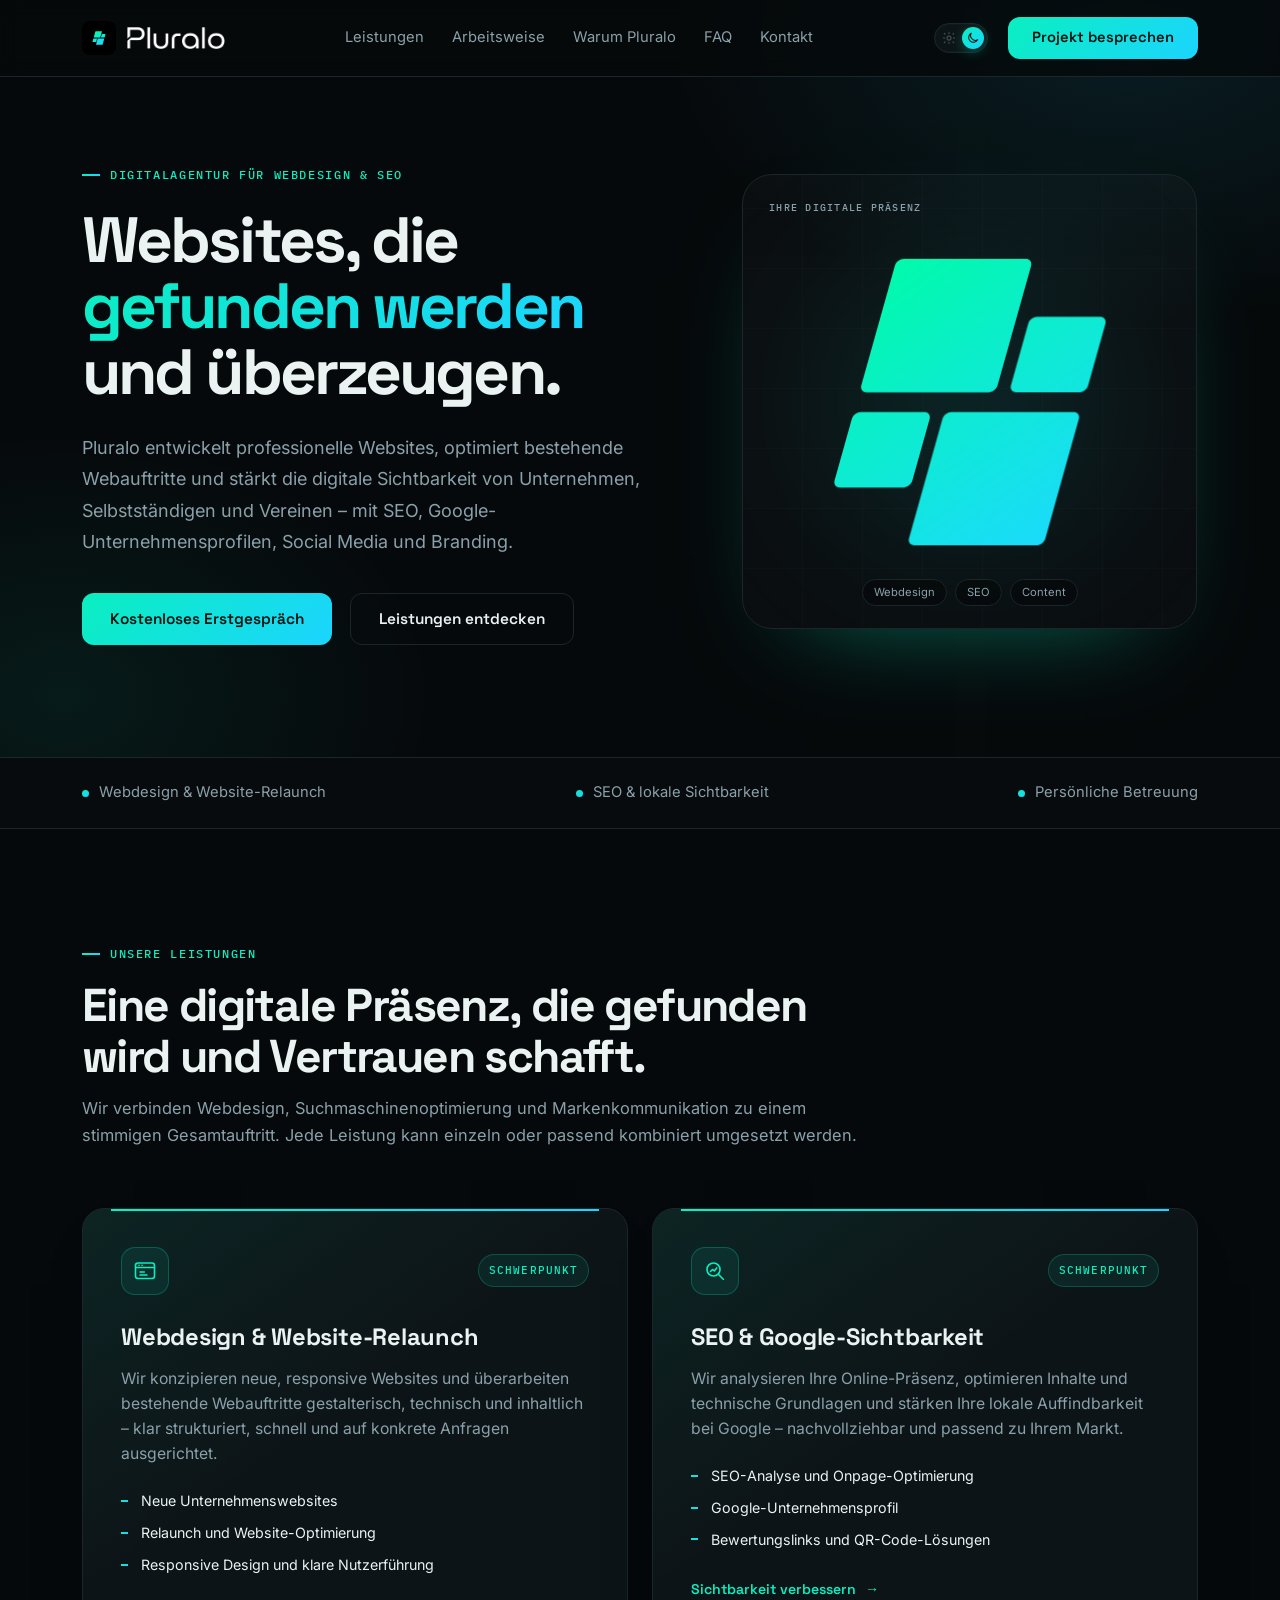
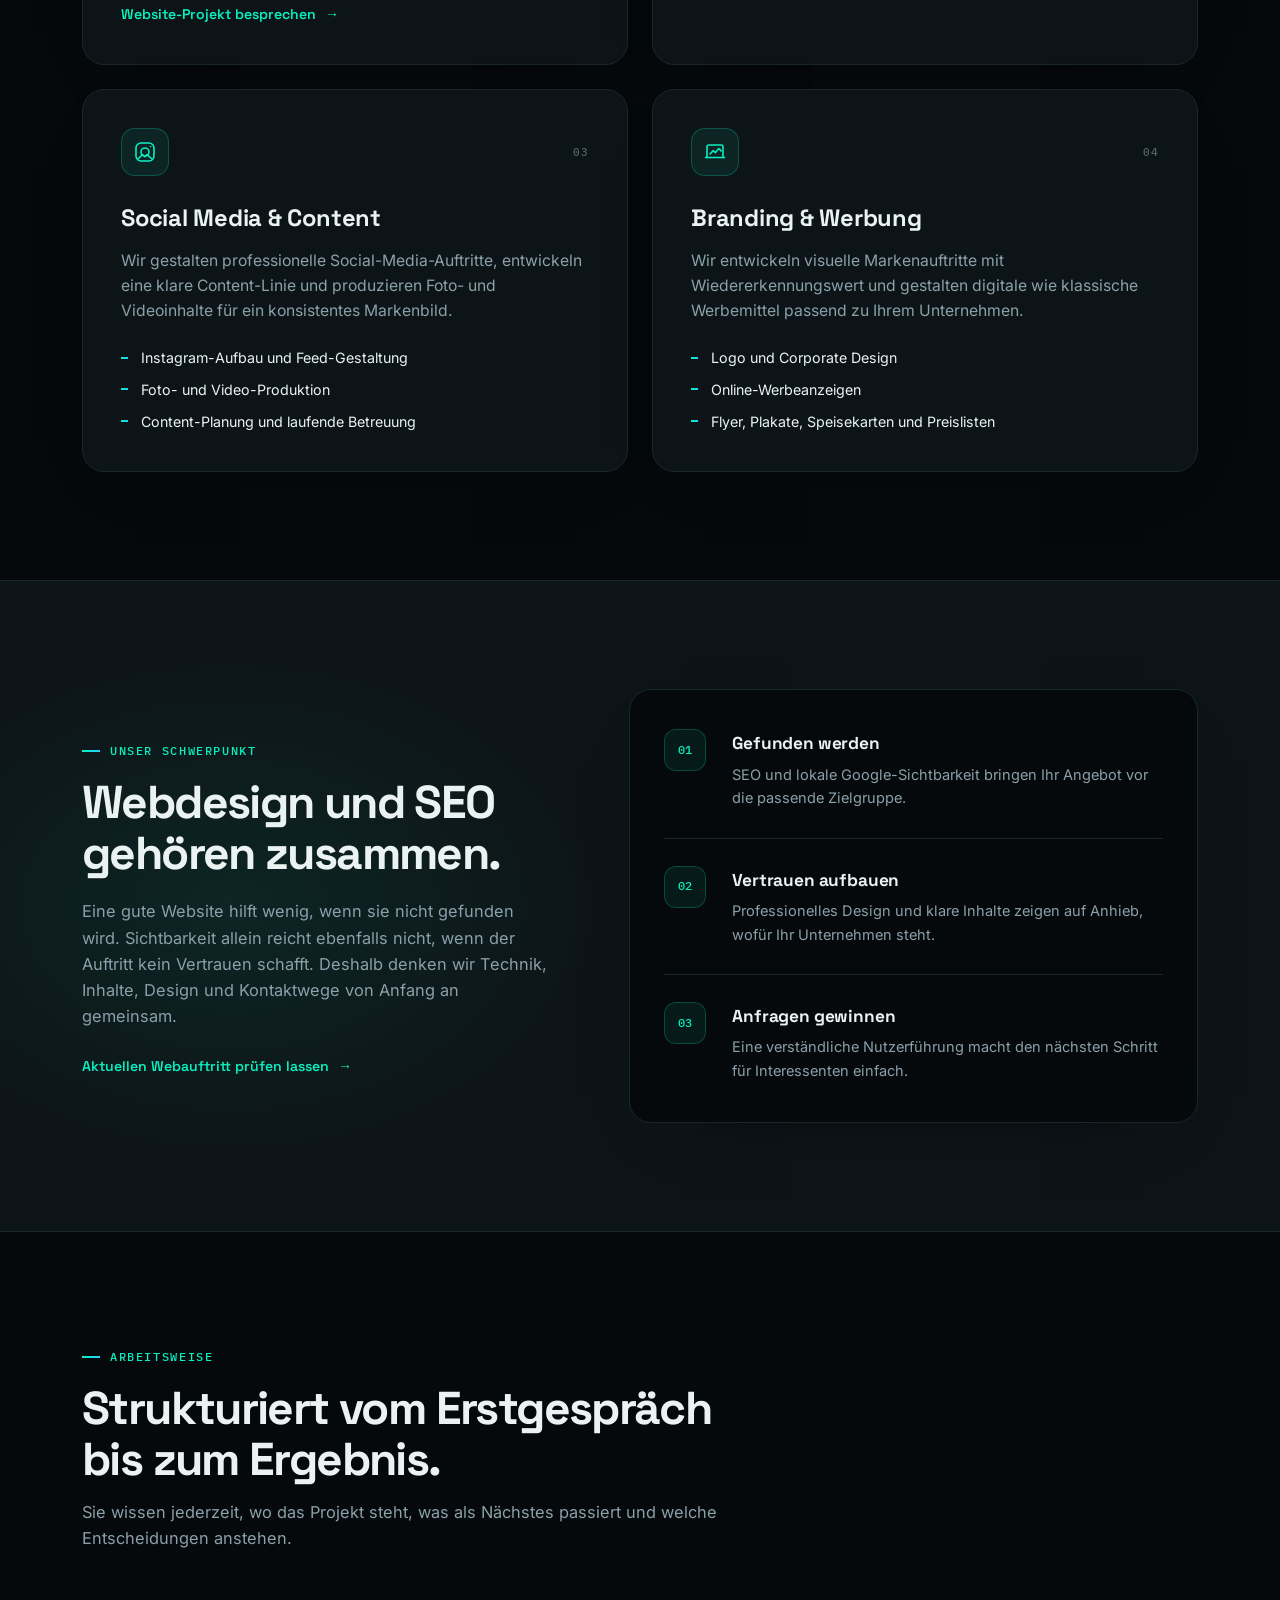
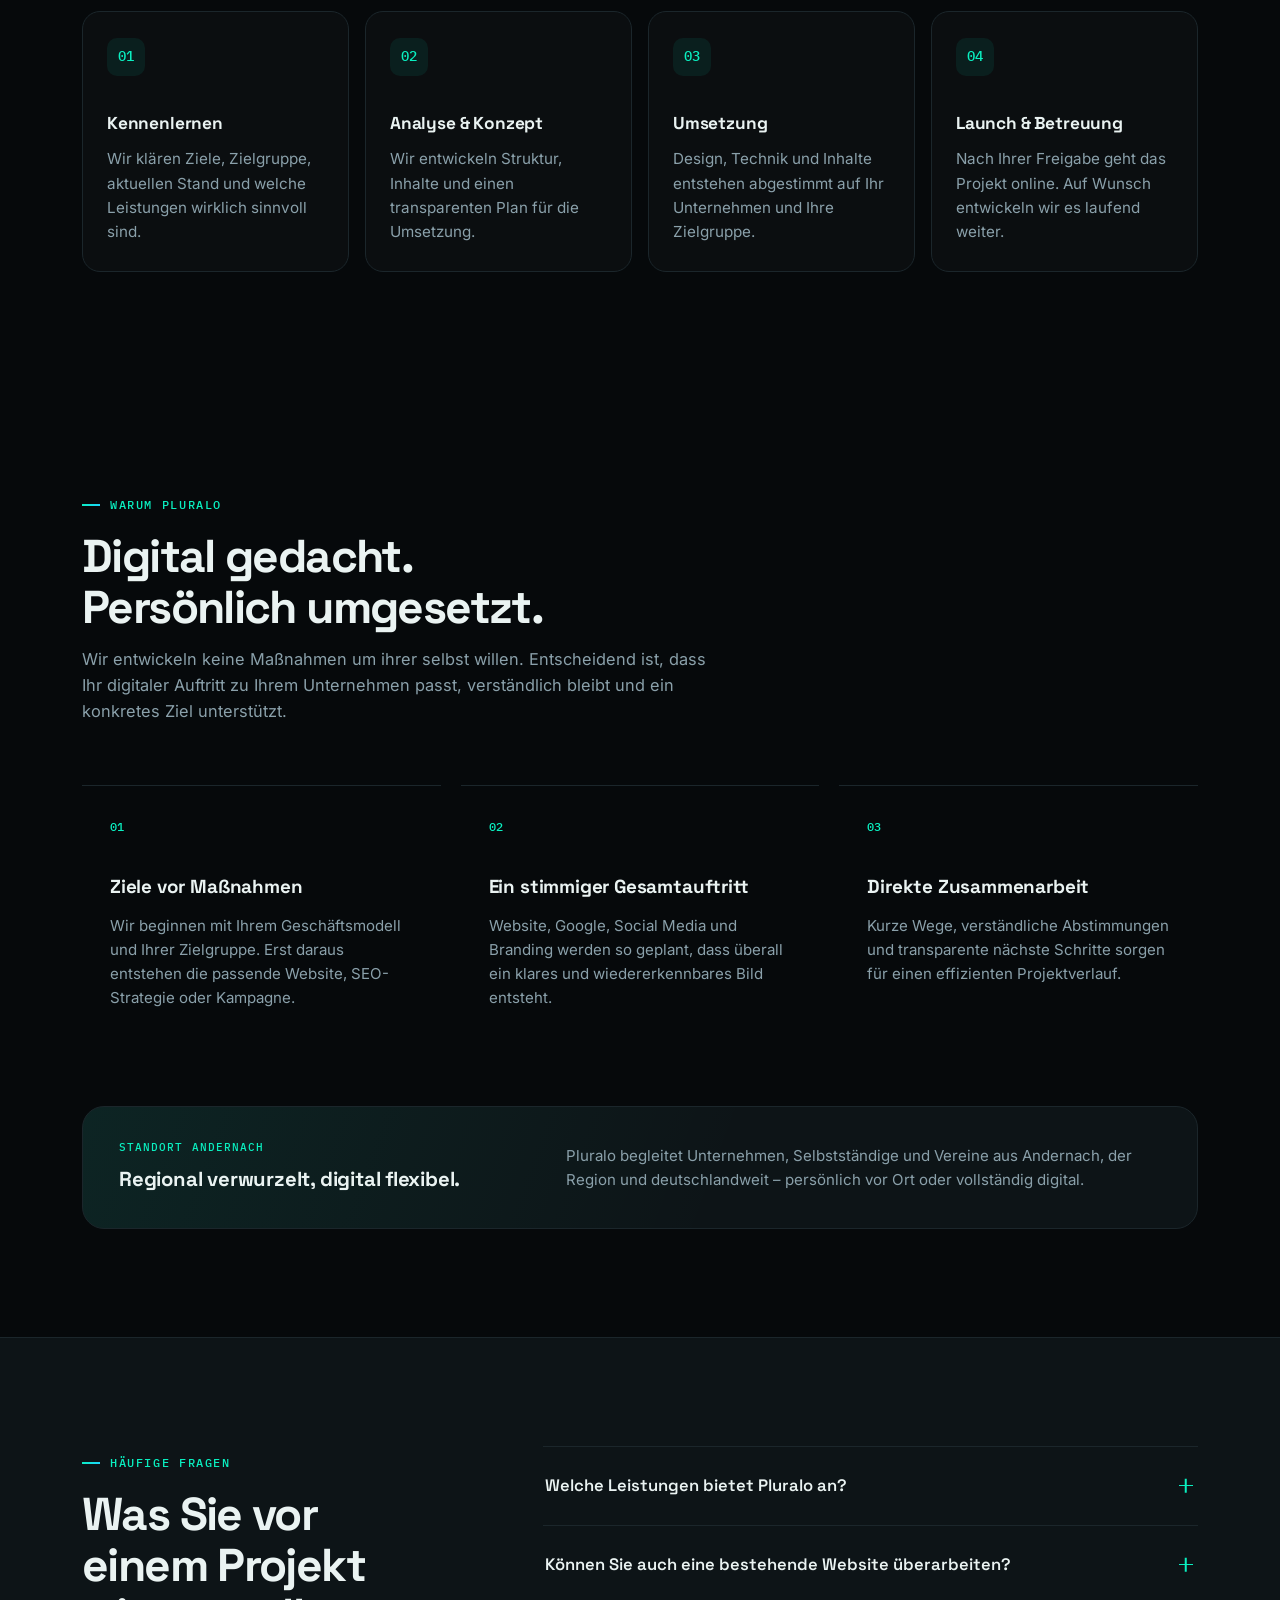
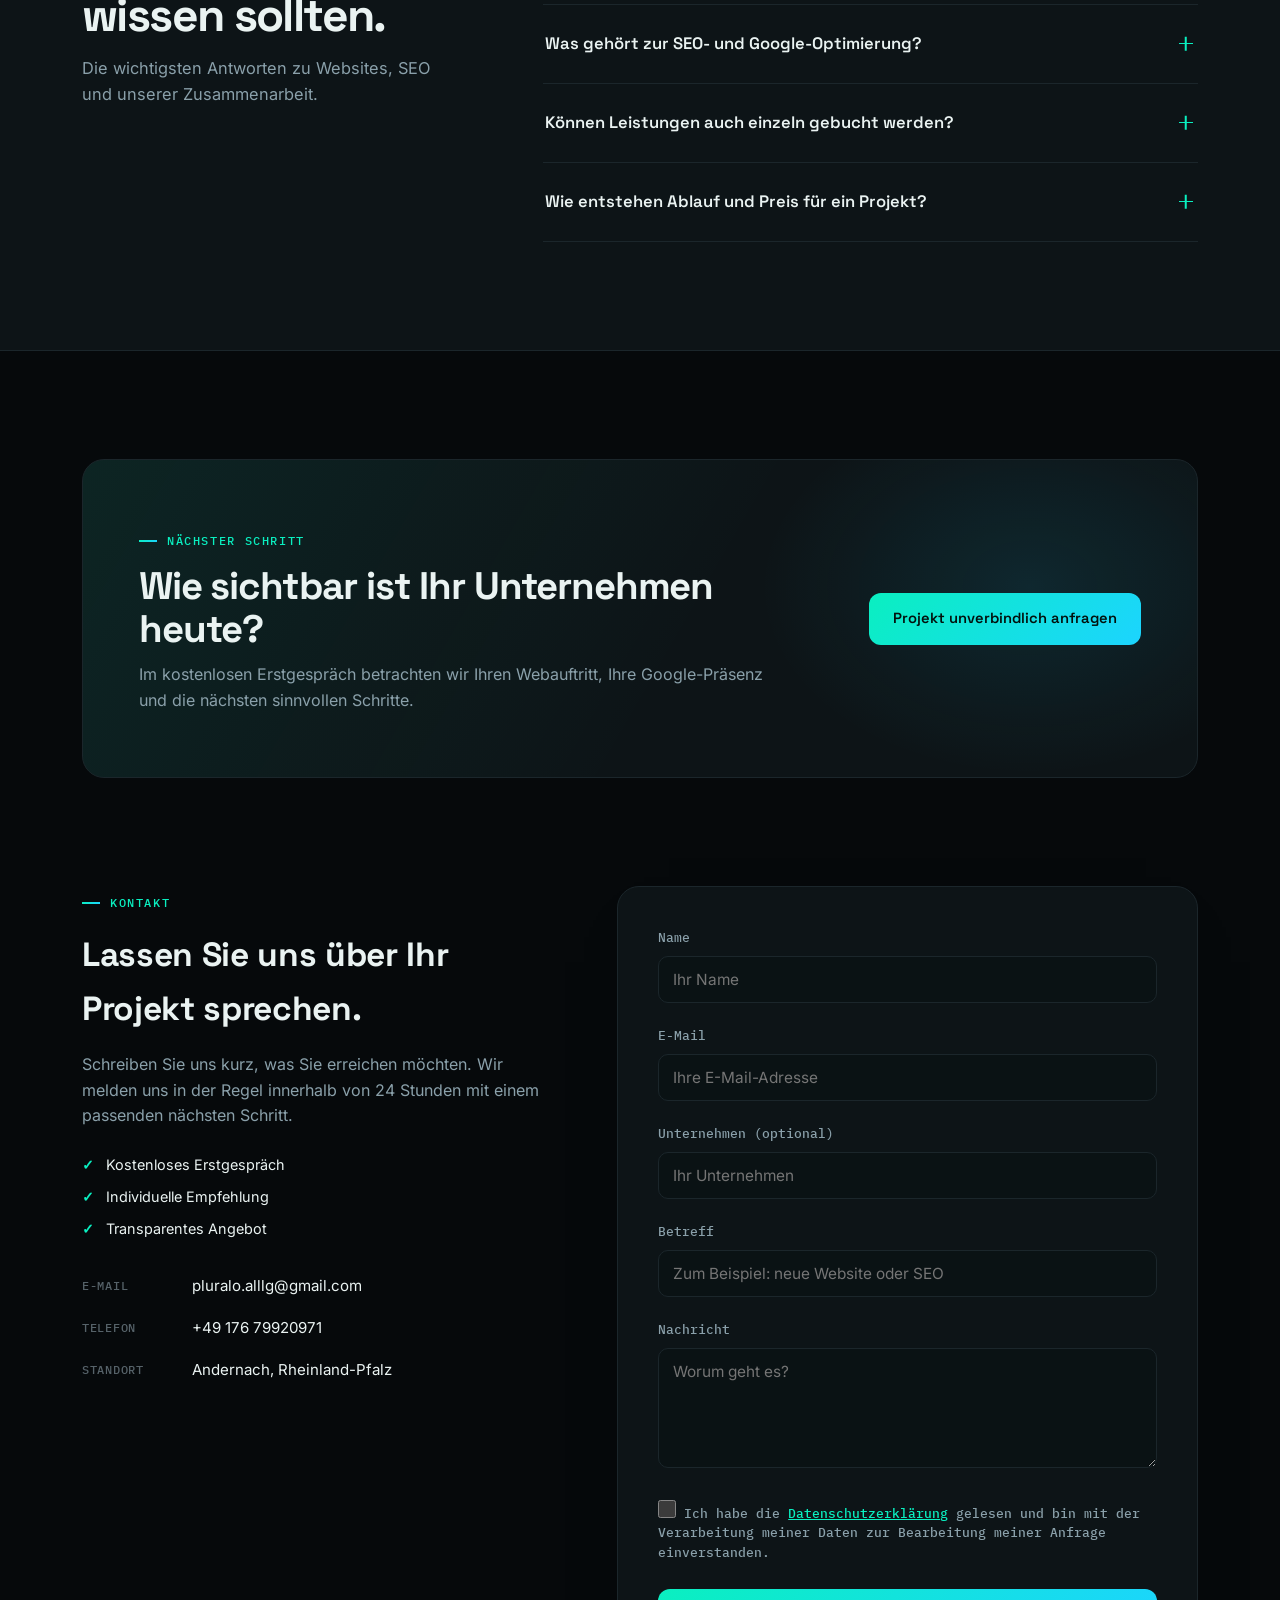
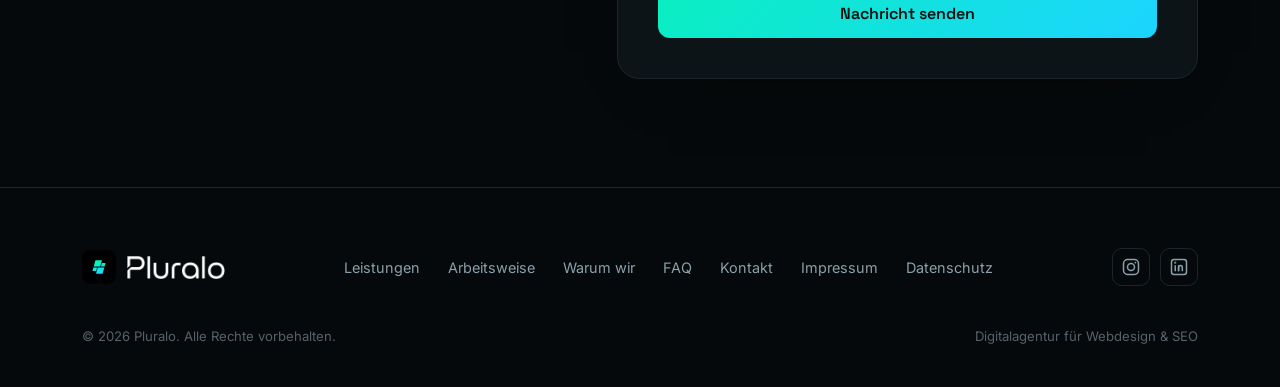
==== index.html @ b6f26ed7 "Zusätzliche Hero-Punkte entfernen" ====
<!DOCTYPE html>
<html lang="de" data-theme="dark">
<head>
  <meta charset="UTF-8">
  <meta name="viewport" content="width=device-width, initial-scale=1.0">
  <title>Pluralo</title>
  <meta name="description" content="Pluralo ist die Digitalagentur aus Andernach für professionelle Websites, Website-Relaunch, SEO, Google-Sichtbarkeit, Social Media und Branding.">
  <meta name="robots" content="index, follow">
  <meta name="theme-color" id="themeColor" content="#06090b">
  <link rel="canonical" href="https://www.pluralo.de/">

  <meta property="og:type" content="website">
  <meta property="og:locale" content="de_DE">
  <meta property="og:site_name" content="Pluralo">
  <meta property="og:title" content="Pluralo – Webdesign, SEO &amp; digitale Sichtbarkeit">
  <meta property="og:description" content="Professionelle Websites, SEO, Google-Sichtbarkeit, Social Media und Branding für Unternehmen, Selbstständige und Vereine.">
  <meta property="og:url" content="https://www.pluralo.de/">
  <meta property="og:image" content="https://www.pluralo.de/Bilder/pluralobanner.png">
  <meta property="og:image:type" content="image/png">
  <meta property="og:image:width" content="1774">
  <meta property="og:image:height" content="887">
  <meta property="og:image:alt" content="Pluralo – Digitalagentur für Webdesign und SEO">

  <meta name="twitter:card" content="summary_large_image">
  <meta name="twitter:title" content="Pluralo – Webdesign, SEO &amp; digitale Sichtbarkeit">
  <meta name="twitter:description" content="Professionelle Websites, SEO, Google-Sichtbarkeit, Social Media und Branding.">
  <meta name="twitter:image" content="https://www.pluralo.de/Bilder/pluralobanner.png">
  <meta name="twitter:image:alt" content="Pluralo – Digitalagentur für Webdesign und SEO">

  <script type="application/ld+json">
    {
      "@context": "https://schema.org",
      "@graph": [
        {
          "@type": "WebSite",
          "@id": "https://www.pluralo.de/#website",
          "url": "https://www.pluralo.de/",
          "name": "Pluralo",
          "alternateName": "Pluralo Digitalagentur",
          "inLanguage": "de-DE",
          "publisher": {
            "@id": "https://www.pluralo.de/#organization"
          }
        },
        {
          "@type": "Organization",
          "@id": "https://www.pluralo.de/#organization",
          "name": "Pluralo",
          "url": "https://www.pluralo.de/",
          "description": "Digitalagentur aus Andernach für professionelle Websites, Website-Relaunch, SEO, Google-Sichtbarkeit, Social Media, Content-Produktion und Branding.",
          "logo": {
            "@type": "ImageObject",
            "url": "https://www.pluralo.de/Bilder/logo.PNG",
            "contentUrl": "https://www.pluralo.de/Bilder/logo.PNG",
            "width": 500,
            "height": 500
          },
          "image": "https://www.pluralo.de/Bilder/pluralobanner.png",
          "email": "pluralo.alllg@gmail.com",
          "telephone": "+49 176 79920971",
          "address": {
            "@type": "PostalAddress",
            "streetAddress": "Mohrsmühlenweg 75",
            "postalCode": "56626",
            "addressLocality": "Andernach",
            "addressRegion": "Rheinland-Pfalz",
            "addressCountry": "DE"
          },
          "areaServed": {
            "@type": "Country",
            "name": "Deutschland"
          },
          "founder": {
            "@type": "Person",
            "name": "Runi Ahmad"
          },
          "hasOfferCatalog": {
            "@type": "OfferCatalog",
            "name": "Digitale Leistungen von Pluralo",
            "itemListElement": [
              {
                "@type": "Offer",
                "itemOffered": {
                  "@type": "Service",
                  "name": "Webdesign und Website-Relaunch",
                  "description": "Konzeption und Entwicklung neuer Websites sowie technische, gestalterische und inhaltliche Optimierung bestehender Websites."
                }
              },
              {
                "@type": "Offer",
                "itemOffered": {
                  "@type": "Service",
                  "name": "SEO und Google-Sichtbarkeit",
                  "description": "SEO-Analyse, Onpage-Optimierung, Google-Unternehmensprofile und Lösungen zur Gewinnung authentischer Google-Bewertungen."
                }
              },
              {
                "@type": "Offer",
                "itemOffered": {
                  "@type": "Service",
                  "name": "Social Media und Content-Produktion",
                  "description": "Professionelle Social-Media-Auftritte, Content-Planung sowie Foto- und Video-Produktion."
                }
              },
              {
                "@type": "Offer",
                "itemOffered": {
                  "@type": "Service",
                  "name": "Branding und Werbung",
                  "description": "Logo- und Corporate-Design, digitale Werbeanzeigen sowie Flyer, Plakate, Speisekarten und Preislisten."
                }
              }
            ]
          },
          "sameAs": [
            "https://www.instagram.com/pluralo.de/",
            "https://www.linkedin.com/company/pluralo-de/"
          ]
        },
        {
          "@type": "WebPage",
          "@id": "https://www.pluralo.de/#webpage",
          "url": "https://www.pluralo.de/",
          "name": "Pluralo – Digitalagentur für Webdesign und SEO",
          "description": "Pluralo entwickelt professionelle Websites, optimiert bestehende Webauftritte und stärkt die digitale Sichtbarkeit mit SEO, Google-Unternehmensprofilen, Social Media und Branding.",
          "inLanguage": "de-DE",
          "isPartOf": {
            "@id": "https://www.pluralo.de/#website"
          },
          "about": {
            "@id": "https://www.pluralo.de/#organization"
          },
          "mainEntity": {
            "@id": "https://www.pluralo.de/#organization"
          }
        },
        {
          "@type": "FAQPage",
          "@id": "https://www.pluralo.de/#faq",
          "inLanguage": "de-DE",
          "mainEntity": [
            {
              "@type": "Question",
              "name": "Welche Leistungen bietet Pluralo an?",
              "acceptedAnswer": {
                "@type": "Answer",
                "text": "Pluralo entwickelt neue Websites, optimiert bestehende Webauftritte und unterstützt bei SEO, Google-Unternehmensprofilen, Social Media, Foto- und Video-Content, Branding sowie digitalen und klassischen Werbemitteln."
              }
            },
            {
              "@type": "Question",
              "name": "Können Sie auch eine bestehende Website überarbeiten?",
              "acceptedAnswer": {
                "@type": "Answer",
                "text": "Ja. Je nach Ausgangslage verbessern wir Gestaltung, Struktur, Inhalte, mobile Darstellung, technische Qualität und Suchmaschinenoptimierung oder entwickeln einen vollständigen Website-Relaunch."
              }
            },
            {
              "@type": "Question",
              "name": "Was gehört zur SEO- und Google-Optimierung?",
              "acceptedAnswer": {
                "@type": "Answer",
                "text": "Der genaue Umfang richtet sich nach Ihrem Bedarf. Dazu können eine SEO-Analyse, technische und inhaltliche Onpage-Optimierung, lokale Suchmaschinenoptimierung, ein Google-Unternehmensprofil sowie Bewertungslinks und QR-Code-Lösungen gehören."
              }
            },
            {
              "@type": "Question",
              "name": "Können Leistungen auch einzeln gebucht werden?",
              "acceptedAnswer": {
                "@type": "Answer",
                "text": "Ja. Sie können mit einer einzelnen Leistung starten oder mehrere Bausteine sinnvoll verbinden. Im Erstgespräch klären wir, welche Lösung für Ihr aktuelles Ziel angemessen ist."
              }
            },
            {
              "@type": "Question",
              "name": "Wie entstehen Ablauf und Preis für ein Projekt?",
              "acceptedAnswer": {
                "@type": "Answer",
                "text": "Nach einem kostenlosen Erstgespräch erhalten Sie ein individuelles Angebot mit klar beschriebenem Leistungsumfang. Der Preis richtet sich nach Ausgangslage, Umfang und gewünschter Betreuung."
              }
            }
          ]
        }
      ]
    }
  </script>

  <link rel="icon" href="/favicon-96x96.png" type="image/png" sizes="96x96">
  <link rel="icon" href="/favicon.svg" type="image/svg+xml" sizes="any">
  <link rel="shortcut icon" href="/favicon.ico">
  <link rel="apple-touch-icon" href="/apple-touch-icon.png" sizes="180x180">
  <meta name="apple-mobile-web-app-title" content="Pluralo">
  <link rel="manifest" href="/site.webmanifest">
  <link rel="preload" href="webfonts/inter-latin-400-normal.woff2" as="font" type="font/woff2" crossorigin>
  <link rel="preload" href="webfonts/space-grotesk-latin-700-normal.woff2" as="font" type="font/woff2" crossorigin>
  <script>
    (() => {
      try {
        const savedTheme = localStorage.getItem('pluralo-theme');
        if (savedTheme === 'light' || savedTheme === 'dark') {
          document.documentElement.dataset.theme = savedTheme;
        }
      } catch (_) {
        // Die Seite bleibt auch ohne lokalen Speicher im Dunkelmodus nutzbar.
      }
    })();
  </script>
  <link rel="stylesheet" href="style.css?v=20260729c">
  <script src="vendor/emailjs.min.js" defer></script>
  <script src="script.js?v=20260729" defer></script>
</head>


<body>

<a class="skip-link" href="#main-content">Zum Inhalt springen</a>

<header>
  <nav aria-label="Hauptnavigation">
    <a class="brand" href="#start" aria-label="Pluralo – zur Startseite">
      <img class="brand-icon" src="assets/pluralo-icon.svg" alt="" width="34" height="34">
      <img class="brand-wordmark" src="assets/pluralo-wordmark.svg?v=20260729" alt="" width="102" height="24">
    </a>
    <div class="nav-links" id="mainNav">
      <a href="#leistungen">Leistungen</a>
      <a href="#arbeit">Arbeitsweise</a>
      <a href="#warum-pluralo">Warum Pluralo</a>
      <a href="#faq">FAQ</a>
      <a href="#kontakt">Kontakt</a>
    </div>
    <div class="nav-actions">
      <button class="theme-toggle" id="themeToggle" type="button" role="switch" aria-checked="false" aria-label="Hellmodus aktivieren">
        <span class="theme-toggle-track" aria-hidden="true">
          <svg class="theme-icon theme-icon-sun" viewBox="0 0 24 24">
            <circle cx="12" cy="12" r="3.5"></circle>
            <path d="M12 2.5v2M12 19.5v2M4.5 12h-2M21.5 12h-2M5.3 5.3 3.9 3.9M20.1 20.1l-1.4-1.4M18.7 5.3l1.4-1.4M3.9 20.1l1.4-1.4"></path>
          </svg>
          <svg class="theme-icon theme-icon-moon" viewBox="0 0 24 24">
            <path d="M20 15.1A8.2 8.2 0 0 1 8.9 4a8.2 8.2 0 1 0 11.1 11.1Z"></path>
          </svg>
          <span class="theme-toggle-thumb"></span>
        </span>
      </button>
      <a class="btn btn-primary" href="#kontakt">Projekt besprechen</a>
      <button class="burger" id="burgerBtn" type="button" aria-label="Menü öffnen" aria-controls="mainNav" aria-expanded="false">☰</button>
    </div>
  </nav>
</header>

<main id="main-content">

<section class="hero" id="start">
  <div class="wrap hero-grid">
    <div class="hero-copy">
      <span class="eyebrow">Digitalagentur für Webdesign &amp; SEO</span>
      <h1>Websites, die <em>gefunden werden</em> und überzeugen.</h1>
      <p class="lead">Pluralo entwickelt professionelle Websites, optimiert bestehende Webauftritte und stärkt die digitale Sichtbarkeit von Unternehmen, Selbstständigen und Vereinen – mit SEO, Google-Unternehmensprofilen, Social Media und Branding.</p>
      <div class="hero-ctas">
        <a class="btn btn-primary" href="#kontakt">Kostenloses Erstgespräch</a>
        <a class="btn btn-ghost" href="#leistungen">Leistungen entdecken</a>
      </div>
    </div>
    <div class="hero-visual" aria-hidden="true">
      <div class="hero-logo-frame">
        <span class="visual-kicker">Ihre digitale Präsenz</span>
        <svg class="hero-logo" viewBox="275 270 450 460" focusable="false">
          <defs>
            <linearGradient id="heroPluraloGradient" x1="360" y1="300" x2="640" y2="700" gradientUnits="userSpaceOnUse">
              <stop offset="0" stop-color="#00FCA8"></stop>
              <stop offset="1" stop-color="#1CDAFF"></stop>
            </linearGradient>
          </defs>
          <g fill="url(#heroPluraloGradient)">
            <path class="hero-logo-piece piece-a" d="M406.5 298.05H578.66c5.523 0 8.746 4.477 7.2 10l-47.078 168.14c-1.547 5.523-7.277 10-12.8 10h-172.16c-5.523 0-8.747-4.477-7.2-10L393.7 308.05c1.546-5.523 7.277-10 12.8-10Z"></path>
            <path class="hero-logo-piece piece-b" d="M594.68 379.784h88.88c5.523 0 8.746 4.477 7.2 10l-24.192 86.4c-1.546 5.523-7.277 10-12.8 10h-88.88c-5.522 0-8.746-4.477-7.2-10l24.192-86.4c1.546-5.523 7.277-10 12.8-10Z"></path>
            <path class="hero-logo-piece piece-c" d="M345.9 513.932h89.7c5.523 0 8.746 4.477 7.2 10l-24.203 86.44c-1.546 5.523-7.277 10-12.8 10h-89.7c-5.523 0-8.746-4.477-7.2-10l24.203-86.44c1.546-5.523 7.277-10 12.8-10Z"></path>
            <path class="hero-logo-piece piece-d" d="M473.74 513.932H646.1c5.523 0 8.746 4.477 7.2 10l-47.056 168.06c-1.546 5.523-7.277 10-12.8 10h-172.36c-5.523 0-8.746-4.477-7.2-10l47.056-168.06c1.546-5.523 7.277-10 12.8-10Z"></path>
          </g>
        </svg>
        <div class="visual-tags">
          <span>Webdesign</span>
          <span>SEO</span>
          <span>Content</span>
        </div>
      </div>
    </div>
  </div>
</section>

<div class="chipbar">
  <div class="wrap">
    <div class="chip"><span class="dot"></span>Webdesign &amp; Website-Relaunch</div>
    <div class="chip"><span class="dot"></span>SEO &amp; lokale Sichtbarkeit</div>
    <div class="chip"><span class="dot"></span>Persönliche Betreuung</div>
  </div>
</div>

<section class="sec" id="leistungen">
  <div class="wrap">
    <div class="sec-head sec-head-wide reveal">
      <span class="eyebrow">Unsere Leistungen</span>
      <h2>Eine digitale Präsenz, die gefunden wird und Vertrauen schafft.</h2>
      <p>Wir verbinden Webdesign, Suchmaschinenoptimierung und Markenkommunikation zu einem stimmigen Gesamtauftritt. Jede Leistung kann einzeln oder passend kombiniert umgesetzt werden.</p>
    </div>
    <div class="service-grid">
      <article class="service-card service-card-focus reveal">
        <div class="service-topline">
          <span class="service-icon" aria-hidden="true">
            <svg viewBox="0 0 24 24"><rect x="2.5" y="4" width="19" height="15.5" rx="2.5"></rect><path d="M2.5 8.5h19M6 6.3h.1M9 6.3h.1M7 13h4.3M7 16h7"></path></svg>
          </span>
          <span class="service-badge">Schwerpunkt</span>
        </div>
        <h3>Webdesign &amp; Website-Relaunch</h3>
        <p>Wir konzipieren neue, responsive Websites und überarbeiten bestehende Webauftritte gestalterisch, technisch und inhaltlich – klar strukturiert, schnell und auf konkrete Anfragen ausgerichtet.</p>
        <ul class="service-list">
          <li>Neue Unternehmenswebsites</li>
          <li>Relaunch und Website-Optimierung</li>
          <li>Responsive Design und klare Nutzerführung</li>
        </ul>
        <a class="text-link" href="#kontakt">Website-Projekt besprechen <span aria-hidden="true">→</span></a>
      </article>

      <article class="service-card service-card-focus reveal">
        <div class="service-topline">
          <span class="service-icon" aria-hidden="true">
            <svg viewBox="0 0 24 24"><circle cx="10.5" cy="10.5" r="6.5"></circle><path d="m15.3 15.3 5 5M7.5 12.5l2-2 1.8 1.4 2.4-3"></path></svg>
          </span>
          <span class="service-badge">Schwerpunkt</span>
        </div>
        <h3>SEO &amp; Google-Sichtbarkeit</h3>
        <p>Wir analysieren Ihre Online-Präsenz, optimieren Inhalte und technische Grundlagen und stärken Ihre lokale Auffindbarkeit bei Google – nachvollziehbar und passend zu Ihrem Markt.</p>
        <ul class="service-list">
          <li>SEO-Analyse und Onpage-Optimierung</li>
          <li>Google-Unternehmensprofil</li>
          <li>Bewertungslinks und QR-Code-Lösungen</li>
        </ul>
        <a class="text-link" href="#kontakt">Sichtbarkeit verbessern <span aria-hidden="true">→</span></a>
      </article>

      <article class="service-card reveal">
        <div class="service-topline">
          <span class="service-icon" aria-hidden="true">
            <svg viewBox="0 0 24 24"><rect x="3" y="3" width="18" height="18" rx="5"></rect><circle cx="12" cy="12" r="4"></circle><path d="M17.5 6.5h.1M5.5 18.5l4-4 2.3 2.3 2.2-2.2 4.5 3.9"></path></svg>
          </span>
          <span class="service-number">03</span>
        </div>
        <h3>Social Media &amp; Content</h3>
        <p>Wir gestalten professionelle Social-Media-Auftritte, entwickeln eine klare Content-Linie und produzieren Foto- und Videoinhalte für ein konsistentes Markenbild.</p>
        <ul class="service-list">
          <li>Instagram-Aufbau und Feed-Gestaltung</li>
          <li>Foto- und Video-Produktion</li>
          <li>Content-Planung und laufende Betreuung</li>
        </ul>
      </article>

      <article class="service-card reveal">
        <div class="service-topline">
          <span class="service-icon" aria-hidden="true">
            <svg viewBox="0 0 24 24"><path d="M4 17.5V6.8c0-1 .8-1.8 1.8-1.8h12.4c1 0 1.8.8 1.8 1.8v10.7"></path><path d="M2.5 17.5h19M7 14l3.2-3.4 2.2 2 3.5-4.1 2.1 2.4"></path></svg>
          </span>
          <span class="service-number">04</span>
        </div>
        <h3>Branding &amp; Werbung</h3>
        <p>Wir entwickeln visuelle Markenauftritte mit Wiedererkennungswert und gestalten digitale wie klassische Werbemittel passend zu Ihrem Unternehmen.</p>
        <ul class="service-list">
          <li>Logo und Corporate Design</li>
          <li>Online-Werbeanzeigen</li>
          <li>Flyer, Plakate, Speisekarten und Preislisten</li>
        </ul>
      </article>
    </div>
  </div>
</section>

<section class="sec sec-raised focus-section">
  <div class="wrap focus-grid">
    <div class="focus-copy reveal">
      <span class="eyebrow">Unser Schwerpunkt</span>
      <h2>Webdesign und SEO gehören zusammen.</h2>
      <p>Eine gute Website hilft wenig, wenn sie nicht gefunden wird. Sichtbarkeit allein reicht ebenfalls nicht, wenn der Auftritt kein Vertrauen schafft. Deshalb denken wir Technik, Inhalte, Design und Kontaktwege von Anfang an gemeinsam.</p>
      <a class="text-link" href="#kontakt">Aktuellen Webauftritt prüfen lassen <span aria-hidden="true">→</span></a>
    </div>
    <div class="focus-flow reveal">
      <div class="flow-item">
        <span class="flow-num">01</span>
        <div>
          <h3>Gefunden werden</h3>
          <p>SEO und lokale Google-Sichtbarkeit bringen Ihr Angebot vor die passende Zielgruppe.</p>
        </div>
      </div>
      <div class="flow-item">
        <span class="flow-num">02</span>
        <div>
          <h3>Vertrauen aufbauen</h3>
          <p>Professionelles Design und klare Inhalte zeigen auf Anhieb, wofür Ihr Unternehmen steht.</p>
        </div>
      </div>
      <div class="flow-item">
        <span class="flow-num">03</span>
        <div>
          <h3>Anfragen gewinnen</h3>
          <p>Eine verständliche Nutzerführung macht den nächsten Schritt für Interessenten einfach.</p>
        </div>
      </div>
    </div>
  </div>
</section>

<section class="sec" id="arbeit">
  <div class="wrap">
    <div class="sec-head reveal">
      <span class="eyebrow">Arbeitsweise</span>
      <h2>Strukturiert vom Erstgespräch bis zum Ergebnis.</h2>
      <p>Sie wissen jederzeit, wo das Projekt steht, was als Nächstes passiert und welche Entscheidungen anstehen.</p>
    </div>
    <div class="process process-four">
      <div class="step reveal">
        <span class="num">01</span>
        <h3>Kennenlernen</h3>
        <p>Wir klären Ziele, Zielgruppe, aktuellen Stand und welche Leistungen wirklich sinnvoll sind.</p>
      </div>
      <div class="step reveal">
        <span class="num">02</span>
        <h3>Analyse &amp; Konzept</h3>
        <p>Wir entwickeln Struktur, Inhalte und einen transparenten Plan für die Umsetzung.</p>
      </div>
      <div class="step reveal">
        <span class="num">03</span>
        <h3>Umsetzung</h3>
        <p>Design, Technik und Inhalte entstehen abgestimmt auf Ihr Unternehmen und Ihre Zielgruppe.</p>
      </div>
      <div class="step reveal">
        <span class="num">04</span>
        <h3>Launch &amp; Betreuung</h3>
        <p>Nach Ihrer Freigabe geht das Projekt online. Auf Wunsch entwickeln wir es laufend weiter.</p>
      </div>
    </div>
  </div>
</section>

<section class="sec" id="warum-pluralo">
  <div class="wrap">
    <div class="sec-head reveal">
      <span class="eyebrow">Warum Pluralo</span>
      <h2>Digital gedacht. Persönlich umgesetzt.</h2>
      <p>Wir entwickeln keine Maßnahmen um ihrer selbst willen. Entscheidend ist, dass Ihr digitaler Auftritt zu Ihrem Unternehmen passt, verständlich bleibt und ein konkretes Ziel unterstützt.</p>
    </div>
    <div class="value-grid">
      <article class="value-card reveal">
        <span class="value-index">01</span>
        <h3>Ziele vor Maßnahmen</h3>
        <p>Wir beginnen mit Ihrem Geschäftsmodell und Ihrer Zielgruppe. Erst daraus entstehen die passende Website, SEO-Strategie oder Kampagne.</p>
      </article>
      <article class="value-card reveal">
        <span class="value-index">02</span>
        <h3>Ein stimmiger Gesamtauftritt</h3>
        <p>Website, Google, Social Media und Branding werden so geplant, dass überall ein klares und wiedererkennbares Bild entsteht.</p>
      </article>
      <article class="value-card reveal">
        <span class="value-index">03</span>
        <h3>Direkte Zusammenarbeit</h3>
        <p>Kurze Wege, verständliche Abstimmungen und transparente nächste Schritte sorgen für einen effizienten Projektverlauf.</p>
      </article>
    </div>
    <div class="location-panel reveal">
      <div>
        <span class="location-label">Standort Andernach</span>
        <h3>Regional verwurzelt, digital flexibel.</h3>
      </div>
      <p>Pluralo begleitet Unternehmen, Selbstständige und Vereine aus Andernach, der Region und deutschlandweit – persönlich vor Ort oder vollständig digital.</p>
    </div>
  </div>
</section>

<section class="sec sec-raised" id="faq">
  <div class="wrap faq-grid">
    <div class="sec-head reveal">
      <span class="eyebrow">Häufige Fragen</span>
      <h2>Was Sie vor einem Projekt wissen sollten.</h2>
      <p>Die wichtigsten Antworten zu Websites, SEO und unserer Zusammenarbeit.</p>
    </div>
    <div class="faq-list reveal">
      <details>
        <summary>Welche Leistungen bietet Pluralo an?<span aria-hidden="true"></span></summary>
        <p>Pluralo entwickelt neue Websites, optimiert bestehende Webauftritte und unterstützt bei SEO, Google-Unternehmensprofilen, Social Media, Foto- und Video-Content, Branding sowie digitalen und klassischen Werbemitteln.</p>
      </details>
      <details>
        <summary>Können Sie auch eine bestehende Website überarbeiten?<span aria-hidden="true"></span></summary>
        <p>Ja. Je nach Ausgangslage verbessern wir Gestaltung, Struktur, Inhalte, mobile Darstellung, technische Qualität und Suchmaschinenoptimierung oder entwickeln einen vollständigen Website-Relaunch.</p>
      </details>
      <details>
        <summary>Was gehört zur SEO- und Google-Optimierung?<span aria-hidden="true"></span></summary>
        <p>Der genaue Umfang richtet sich nach Ihrem Bedarf. Dazu können eine SEO-Analyse, technische und inhaltliche Onpage-Optimierung, lokale Suchmaschinenoptimierung, ein Google-Unternehmensprofil sowie Bewertungslinks und QR-Code-Lösungen gehören.</p>
      </details>
      <details>
        <summary>Können Leistungen auch einzeln gebucht werden?<span aria-hidden="true"></span></summary>
        <p>Ja. Sie können mit einer einzelnen Leistung starten oder mehrere Bausteine sinnvoll verbinden. Im Erstgespräch klären wir, welche Lösung für Ihr aktuelles Ziel angemessen ist.</p>
      </details>
      <details>
        <summary>Wie entstehen Ablauf und Preis für ein Projekt?<span aria-hidden="true"></span></summary>
        <p>Nach einem kostenlosen Erstgespräch erhalten Sie ein individuelles Angebot mit klar beschriebenem Leistungsumfang. Der Preis richtet sich nach Ausgangslage, Umfang und gewünschter Betreuung.</p>
      </details>
    </div>
  </div>
</section>

<section class="sec sec-compact-bottom">
  <div class="wrap">
    <div class="cta-banner reveal">
      <div>
        <span class="eyebrow">Nächster Schritt</span>
        <h2>Wie sichtbar ist Ihr Unternehmen heute?</h2>
        <p>Im kostenlosen Erstgespräch betrachten wir Ihren Webauftritt, Ihre Google-Präsenz und die nächsten sinnvollen Schritte.</p>
      </div>
      <a class="btn btn-primary" href="#kontakt">Projekt unverbindlich anfragen</a>
    </div>
  </div>
</section>

<section class="sec" id="kontakt">
  <div class="wrap contact-grid">
    <div class="contact-info reveal">
      <span class="eyebrow">Kontakt</span>
      <h2>Lassen Sie uns über Ihr Projekt sprechen.</h2>
      <p>Schreiben Sie uns kurz, was Sie erreichen möchten. Wir melden uns in der Regel innerhalb von 24 Stunden mit einem passenden nächsten Schritt.</p>
      <ul class="contact-benefits">
        <li>Kostenloses Erstgespräch</li>
        <li>Individuelle Empfehlung</li>
        <li>Transparentes Angebot</li>
      </ul>
      <div class="info-row"><span class="lbl">E-Mail</span><a href="mailto:pluralo.alllg@gmail.com">pluralo.alllg@gmail.com</a></div>
      <div class="info-row"><span class="lbl">Telefon</span><a href="tel:+4917679920971">+49&nbsp;176&nbsp;79920971</a></div>
      <div class="info-row"><span class="lbl">Standort</span><span>Andernach, Rheinland-Pfalz</span></div>
    </div>

    <form id="contactForm" novalidate aria-label="Kontaktformular">
      <div class="field" data-field="name">
        <label for="name">Name</label>
        <input type="text" id="name" name="name" placeholder="Ihr Name" autocomplete="name" maxlength="100" required aria-describedby="nameError">
        <span class="err" id="nameError">Bitte geben Sie Ihren Namen ein.</span>
      </div>
      <div class="field" data-field="email">
        <label for="email">E-Mail</label>
        <input type="email" id="email" name="email" placeholder="Ihre E-Mail-Adresse" autocomplete="email" inputmode="email" maxlength="254" required aria-describedby="emailError">
        <span class="err" id="emailError">Bitte geben Sie eine gültige E-Mail-Adresse ein.</span>
      </div>
      <div class="field" data-field="company">
        <label for="company">Unternehmen (optional)</label>
        <input type="text" id="company" name="company" placeholder="Ihr Unternehmen" autocomplete="organization" maxlength="120">
      </div>
      <div class="field" data-field="subject">
        <label for="subject">Betreff</label>
        <input type="text" id="subject" name="subject" placeholder="Zum Beispiel: neue Website oder SEO" maxlength="150" required aria-describedby="subjectError">
        <span class="err" id="subjectError">Bitte geben Sie einen Betreff ein.</span>
      </div>
      <div class="field" data-field="message">
        <label for="message">Nachricht</label>
        <textarea id="message" name="message" placeholder="Worum geht es?" maxlength="2000" required aria-describedby="messageError"></textarea>
        <span class="err" id="messageError">Bitte schreiben Sie uns eine kurze Nachricht.</span>
      </div>
      <div class="field field-consent" data-field="consent">
        <label class="consent-label">
          <input type="checkbox" id="consent" name="consent" required aria-describedby="consentError">
          <span>Ich habe die <a href="#datenschutzBox" id="datenschutzLinkInline">Datenschutzerklärung</a> gelesen und bin mit der Verarbeitung meiner Daten zur Bearbeitung meiner Anfrage einverstanden.</span>
        </label>
        <span class="err" id="consentError">Bitte stimmen Sie der Datenschutzerklärung zu.</span>
      </div>
      <div class="hp-field" aria-hidden="true">
        <label for="website">Website</label>
        <input type="text" id="website" name="website" tabindex="-1" autocomplete="off">
      </div>
      <button type="submit" class="btn btn-primary form-submit">Nachricht senden</button>
      <p class="form-error" id="formError" role="alert" aria-live="assertive" hidden></p>
      <p class="form-success" id="formSuccess" role="status" aria-live="polite">Danke! Ihre Nachricht ist angekommen, wir melden uns in Kürze.</p>
    </form>
  </div>
</section>

</main>

<footer>
  <div class="wrap">
    <div class="foot-top">
      <a class="brand" href="#start" aria-label="Pluralo – zur Startseite"><img class="brand-icon" src="assets/pluralo-icon.svg" alt="" width="34" height="34"><img class="brand-wordmark" src="assets/pluralo-wordmark.svg?v=20260729" alt="" width="102" height="24"></a>
      <div class="foot-links">
        <a href="#leistungen">Leistungen</a>
        <a href="#arbeit">Arbeitsweise</a>
        <a href="#warum-pluralo">Warum wir</a>
        <a href="#faq">FAQ</a>
        <a href="#kontakt">Kontakt</a>
        <a href="#impressumBox" id="impressumLink">Impressum</a>
        <a href="#datenschutzBox" id="datenschutzLink">Datenschutz</a>
      </div>
      <div class="foot-social">
        <a href="https://www.instagram.com/pluralo.de/" target="_blank" rel="noopener noreferrer" aria-label="Pluralo auf Instagram">
          <svg viewBox="0 0 24 24" width="20" height="20" fill="none" stroke="currentColor" stroke-width="1.8">
            <rect x="3" y="3" width="18" height="18" rx="5"/>
            <circle cx="12" cy="12" r="4.2"/>
            <circle cx="17.3" cy="6.7" r="1.1" fill="currentColor" stroke="none"/>
          </svg>
        </a>
        <a href="https://www.linkedin.com/company/pluralo-de/" target="_blank" rel="noopener noreferrer" aria-label="Pluralo auf LinkedIn">
          <svg viewBox="0 0 24 24" width="20" height="20" fill="none" stroke="currentColor" stroke-width="1.8">
            <rect x="3" y="3" width="18" height="18" rx="3"/>
            <line x1="7.5" y1="10" x2="7.5" y2="17"/>
            <circle cx="7.5" cy="6.8" r="0.4" fill="currentColor"/>
            <path d="M11.5 17v-4.2c0-1.7 1-2.6 2.3-2.6 1.3 0 2.2 0.9 2.2 2.6V17"/>
            <line x1="11.5" y1="10" x2="11.5" y2="17"/>
          </svg>
        </a>
      </div>
    </div>
    <div class="foot-bottom">
      <span>© 2026 Pluralo. Alle Rechte vorbehalten.</span>
      <span>Digitalagentur für Webdesign &amp; SEO</span>
    </div>

    <div class="impressum-box" id="impressumBox">
      <h2>Impressum</h2>
      <h3>Angaben gemäß § 5 DDG</h3>
      <p>Pluralo<br>Mohrsmühlenweg 75<br>56626 Andernach</p>
      <h3>Vertreten durch</h3>
      <p>Runi Ahmad</p>
      <h3>Kontakt</h3>
      <p><a class="legal-link" href="mailto:pluralo.alllg@gmail.com">pluralo.alllg@gmail.com</a><br>+49 176 79920971</p>
      <h3>Verantwortlich für den Inhalt nach § 18 Abs. 2 MStV</h3>
      <p>Runi Ahmad<br>Mohrsmühlenweg 75<br>56626 Andernach</p>
    </div>

    <div class="impressum-box" id="datenschutzBox">
      <h2>Datenschutzerklärung</h2>

      <h3>1. Verantwortlicher</h3>
      <p>Runi Ahmad (Pluralo)<br>Mohrsmühlenweg 75<br>56626 Andernach<br>E-Mail: <a class="legal-link" href="mailto:pluralo.alllg@gmail.com">pluralo.alllg@gmail.com</a></p>

      <h3>2. Server-Log-Files</h3>
      <p>Diese Website wird über GitHub Pages bereitgestellt. Kontaktadressen des Anbieters sind GitHub B.V., Prins Bernhardplein 200, 1097 JB Amsterdam, Niederlande, und GitHub, Inc., 88 Colin P. Kelly Jr. Street, San Francisco, CA 94107, USA.</p>
      <p>Beim Aufruf der Website werden insbesondere die IP-Adresse sowie weitere technische Verbindungsdaten verarbeitet. GitHub gibt an, die IP-Adresse von Besuchern einer GitHub-Pages-Website zu Sicherheitszwecken zu protokollieren und zu speichern. Die Verarbeitung erfolgt auf Grundlage von Art. 6 Abs. 1 lit. f DSGVO in unserem berechtigten Interesse an einer sicheren und zuverlässigen Bereitstellung der Website. Eine Verarbeitung in den USA und anderen Drittländern kann nicht ausgeschlossen werden. GitHub stützt solche Übermittlungen nach eigenen Angaben unter anderem auf das EU-US Data Privacy Framework und die Standardvertragsklauseln der Europäischen Kommission. Weitere Informationen finden Sie in der <a class="legal-link" href="https://docs.github.com/de/site-policy/privacy-policies/github-general-privacy-statement" target="_blank" rel="noopener noreferrer">Datenschutzerklärung von GitHub</a>.</p>

      <h3>3. Kontaktformular</h3>
      <p>Wenn Sie uns über das Kontaktformular schreiben, verarbeiten wir die von Ihnen angegebenen Daten (Name, E-Mail-Adresse, optional Unternehmen, Betreff, Nachricht) ausschließlich zur Bearbeitung Ihrer Anfrage und für den Fall von Anschlussfragen. Rechtsgrundlage ist Art. 6 Abs. 1 lit. b DSGVO (vorvertragliche Anfrage) bzw. Art. 6 Abs. 1 lit. a DSGVO (Ihre Einwilligung).</p>
      <p>Zur technischen Zustellung der Formularinhalte per E-Mail nutzen wir den Dienst EmailJS der EmailJS Pte. Ltd. Dabei werden die eingegebenen Formulardaten und technische Metadaten an EmailJS übermittelt. EmailJS gibt an, die hierfür genutzten Server in den USA zu betreiben und Übermittlungen personenbezogener Daten aus der EU auf Standardvertragsklauseln der Europäischen Kommission zu stützen. Weitere Informationen finden Sie in der <a class="legal-link" href="https://www.emailjs.com/legal/privacy-policy/" target="_blank" rel="noopener noreferrer">Datenschutzerklärung</a> und der <a class="legal-link" href="https://www.emailjs.com/legal/data-protection-agreement/" target="_blank" rel="noopener noreferrer">Datenverarbeitungsvereinbarung von EmailJS</a>.</p>

      <h3>4. Cookies &amp; Schriftarten</h3>
      <p>Diese Website setzt aktuell keine Cookies zu Analyse- oder Marketingzwecken ein. Die gewählte Hell- oder Dunkelansicht wird ausschließlich lokal in Ihrem Browser gespeichert. Alle verwendeten Schriftarten werden direkt von dieser Website geladen; es findet keine Verbindung zu externen Font-Anbietern statt.</p>

      <h3>5. Ihre Rechte</h3>
      <p>Sie haben jederzeit das Recht auf Auskunft, Berichtigung, Löschung oder Einschränkung der Verarbeitung Ihrer personenbezogenen Daten sowie ein Recht auf Datenübertragbarkeit und Widerspruch. Zudem steht Ihnen ein Beschwerderecht bei der zuständigen Datenschutzaufsichtsbehörde zu. Wenden Sie sich hierzu gerne an die oben genannte Kontaktadresse.</p>

      <h3>6. Speicherdauer</h3>
      <p>Ihre über das Kontaktformular übermittelten Daten werden gelöscht, sobald sie für die Bearbeitung Ihrer Anfrage nicht mehr erforderlich sind, sofern keine gesetzlichen Aufbewahrungspflichten entgegenstehen.</p>

      <h3>7. Änderung dieser Datenschutzerklärung</h3>
      <p>Wir passen diese Datenschutzerklärung an, sobald sich die zugrunde liegende Datenverarbeitung ändert. Es gilt jeweils die aktuelle, auf dieser Seite veröffentlichte Fassung.</p>
    </div>
  </div>
</footer>

</body>
</html>
---- style.css ----
/* space-grotesk-latin-500-normal */
@font-face {
  font-family: 'Space Grotesk';
  font-style: normal;
  font-display: swap;
  font-weight: 500;
  src: url(webfonts/space-grotesk-latin-500-normal.woff2) format('woff2');
  unicode-range: U+0000-00FF,U+0131,U+0152-0153,U+02BB-02BC,U+02C6,U+02DA,U+02DC,U+0304,U+0308,U+0329,U+2000-206F,U+20AC,U+2122,U+2191,U+2193,U+2212,U+2215,U+FEFF,U+FFFD;
}

/* space-grotesk-latin-600-normal */
@font-face {
  font-family: 'Space Grotesk';
  font-style: normal;
  font-display: swap;
  font-weight: 600;
  src: url(webfonts/space-grotesk-latin-600-normal.woff2) format('woff2');
  unicode-range: U+0000-00FF,U+0131,U+0152-0153,U+02BB-02BC,U+02C6,U+02DA,U+02DC,U+0304,U+0308,U+0329,U+2000-206F,U+20AC,U+2122,U+2191,U+2193,U+2212,U+2215,U+FEFF,U+FFFD;
}

/* space-grotesk-latin-700-normal */
@font-face {
  font-family: 'Space Grotesk';
  font-style: normal;
  font-display: swap;
  font-weight: 700;
  src: url(webfonts/space-grotesk-latin-700-normal.woff2) format('woff2');
  unicode-range: U+0000-00FF,U+0131,U+0152-0153,U+02BB-02BC,U+02C6,U+02DA,U+02DC,U+0304,U+0308,U+0329,U+2000-206F,U+20AC,U+2122,U+2191,U+2193,U+2212,U+2215,U+FEFF,U+FFFD;
}

/* inter-latin-400-normal */
@font-face {
  font-family: 'Inter';
  font-style: normal;
  font-display: swap;
  font-weight: 400;
  src: url(webfonts/inter-latin-400-normal.woff2) format('woff2');
  unicode-range: U+0000-00FF,U+0131,U+0152-0153,U+02BB-02BC,U+02C6,U+02DA,U+02DC,U+0304,U+0308,U+0329,U+2000-206F,U+20AC,U+2122,U+2191,U+2193,U+2212,U+2215,U+FEFF,U+FFFD;
}

/* inter-latin-500-normal */
@font-face {
  font-family: 'Inter';
  font-style: normal;
  font-display: swap;
  font-weight: 500;
  src: url(webfonts/inter-latin-500-normal.woff2) format('woff2');
  unicode-range: U+0000-00FF,U+0131,U+0152-0153,U+02BB-02BC,U+02C6,U+02DA,U+02DC,U+0304,U+0308,U+0329,U+2000-206F,U+20AC,U+2122,U+2191,U+2193,U+2212,U+2215,U+FEFF,U+FFFD;
}

/* inter-latin-600-normal */
@font-face {
  font-family: 'Inter';
  font-style: normal;
  font-display: swap;
  font-weight: 600;
  src: url(webfonts/inter-latin-600-normal.woff2) format('woff2');
  unicode-range: U+0000-00FF,U+0131,U+0152-0153,U+02BB-02BC,U+02C6,U+02DA,U+02DC,U+0304,U+0308,U+0329,U+2000-206F,U+20AC,U+2122,U+2191,U+2193,U+2212,U+2215,U+FEFF,U+FFFD;
}

/* ibm-plex-mono-latin-500-normal */
@font-face {
  font-family: 'IBM Plex Mono';
  font-style: normal;
  font-display: swap;
  font-weight: 500;
  src: url(webfonts/ibm-plex-mono-latin-500-normal.woff2) format('woff2');
  unicode-range: U+0000-00FF,U+0131,U+0152-0153,U+02BB-02BC,U+02C6,U+02DA,U+02DC,U+0304,U+0308,U+0329,U+2000-206F,U+20AC,U+2122,U+2191,U+2193,U+2212,U+2215,U+FEFF,U+FFFD;
}

  :root{
    color-scheme:dark;
    --ink: #06090b;
    --ink-raised: #0d1417;
    --ink-line: #1b262b;
    --teal: #0aefc0;
    --azure: #1cd4ff;
    --grad: linear-gradient(135deg, var(--teal), var(--azure));
    --foam: #eaf3f2;
    --slate: #8aa0aa;
    --slate-dim: #566269;
    --skew: polygon(14px 0, 100% 0, 100% calc(100% - 14px), calc(100% - 14px) 100%, 0 100%, 0 14px);
    --skew-sm: polygon(8px 0, 100% 0, 100% calc(100% - 8px), calc(100% - 8px) 100%, 0 100%, 0 8px);
    --maxw: 1180px;
    --header-bg: rgba(6,9,11,0.78);
    --menu-bg: #06090b;
    --field-bg: #0a1214;
    --hero-azure: rgba(28,212,255,0.10);
    --hero-teal: rgba(10,239,192,0.08);
    --brand-wordmark-filter: none;
    --surface-shadow: 0 24px 70px -52px rgba(0,0,0,0.85);
    --panel-soft: rgba(255,255,255,0.018);
    --accent-soft: rgba(10,239,192,0.075);
    --radius: 22px;
    --radius-sm: 12px;
  }

  html[data-theme="light"]{
    color-scheme:light;
    --ink: #f4f8f7;
    --ink-raised: #ffffff;
    --ink-line: #d7e2df;
    --foam: #0b1916;
    --slate: #50635e;
    --slate-dim: #71817d;
    --header-bg: rgba(244,248,247,0.86);
    --menu-bg: #f4f8f7;
    --field-bg: #f7faf9;
    --hero-azure: rgba(28,212,255,0.17);
    --hero-teal: rgba(10,239,192,0.14);
    --brand-wordmark-filter: invert(1);
    --surface-shadow: 0 18px 48px -38px rgba(11,25,22,0.45);
    --panel-soft: rgba(255,255,255,0.72);
    --accent-soft: rgba(10,200,160,0.10);
  }

  *{ box-sizing:border-box; margin:0; padding:0; }
  html{
    width:100%;
    scroll-behavior:smooth;
    scroll-padding-top:90px;
    -webkit-text-size-adjust:100%;
    text-size-adjust:100%;
    overflow-x:hidden;
    overflow-x:clip;
  }
  body{
    width:100%;
    min-width:0;
    background:var(--ink);
    color:var(--foam);
    font-family:'Inter', sans-serif;
    line-height:1.6;
    -webkit-font-smoothing:antialiased;
    overflow-x:hidden;
    overflow-x:clip;
    transition:background-color .25s ease, color .25s ease;
  }
  h1,h2,h3,.display{ font-family:'Space Grotesk', sans-serif; letter-spacing:-0.01em; }
  .eyebrow{
    font-family:'IBM Plex Mono', monospace;
    font-size:0.72rem;
    letter-spacing:0.14em;
    text-transform:uppercase;
    color:var(--teal);
    display:inline-flex;
    align-items:center;
    gap:10px;
  }
  .eyebrow::before{
    content:"";
    width:18px; height:2px;
    background:var(--grad);
    display:inline-block;
    flex:none;
  }
  a{ color:inherit; text-decoration:none; }
  img{ display:block; max-width:100%; height:auto; }
  section{ position:relative; }
  .wrap{ width:100%; max-width:var(--maxw); margin:0 auto; padding:0 32px; }
  ::selection{ background:var(--teal); color:#03110d; }
  :focus-visible{ outline:2px solid var(--azure); outline-offset:3px; }
  .skip-link{
    position:fixed; top:12px; left:12px; z-index:1000;
    background:var(--foam); color:var(--ink); padding:10px 16px;
    transform:translateY(-160%); transition:transform .2s ease;
  }
  .skip-link:focus{ transform:translateY(0); }

  /* ---------- NAV ---------- */
  header{
    position:fixed; top:0; left:0; right:0; z-index:100;
    background:var(--header-bg);
    backdrop-filter:blur(10px);
    -webkit-backdrop-filter:blur(10px);
    border-bottom:1px solid var(--ink-line);
    transition:background-color .25s ease, border-color .25s ease;
  }
  nav{
    max-width:var(--maxw); margin:0 auto; padding:16px 32px;
    display:flex; align-items:center; justify-content:space-between;
    gap:20px;
  }
  .brand{ display:flex; align-items:center; gap:11px; flex:none; }
  .brand-icon{ width:34px; height:34px; border-radius:8px; flex:none; }
  .brand-wordmark{
    width:98px;
    height:auto;
    filter:var(--brand-wordmark-filter);
    flex:none;
    transition:filter .25s ease;
  }
  .nav-links{ display:flex; gap:28px; font-size:0.92rem; color:var(--slate); }
  .nav-links a{ transition:color .2s; }
  .nav-links a:hover{ color:var(--foam); }
  .nav-actions{ display:flex; align-items:center; gap:18px; flex:none; }
  .theme-toggle{
    width:58px;
    height:44px;
    padding:0;
    border:0;
    background:transparent;
    display:inline-flex;
    align-items:center;
    justify-content:center;
    cursor:pointer;
    flex:none;
    touch-action:manipulation;
  }
  .theme-toggle-track{
    width:54px;
    height:30px;
    position:relative;
    display:block;
    border:1px solid var(--ink-line);
    border-radius:999px;
    background:var(--ink-raised);
    box-shadow:inset 0 0 0 1px rgba(10,239,192,0.03);
    transition:background-color .25s ease, border-color .25s ease;
  }
  .theme-toggle-thumb{
    position:absolute;
    z-index:1;
    top:3px;
    left:3px;
    width:22px;
    height:22px;
    border-radius:50%;
    background:var(--grad);
    box-shadow:0 3px 12px rgba(10,239,192,0.28);
    transform:translateX(24px);
    transition:transform .25s cubic-bezier(.2,.8,.2,1);
  }
  html[data-theme="light"] .theme-toggle-thumb{ transform:translateX(0); }
  .theme-icon{
    position:absolute;
    z-index:2;
    top:7px;
    width:14px;
    height:14px;
    fill:none;
    stroke:var(--slate);
    stroke-width:1.8;
    stroke-linecap:round;
    stroke-linejoin:round;
    transition:stroke .25s ease, opacity .25s ease;
  }
  .theme-icon-sun{ left:7px; opacity:.45; }
  .theme-icon-moon{ right:7px; opacity:1; stroke:#03110d; }
  html[data-theme="light"] .theme-icon-sun{ opacity:1; stroke:#03110d; }
  html[data-theme="light"] .theme-icon-moon{ opacity:.45; stroke:var(--slate); }
  .theme-toggle:hover .theme-toggle-track{ border-color:var(--teal); }
  .btn{
    font-family:'Space Grotesk',sans-serif;
    font-weight:600;
    font-size:0.92rem;
    padding:12px 24px;
    border:none;
    cursor:pointer;
    border-radius:var(--radius-sm);
    transition:transform .18s ease, box-shadow .18s ease;
    display:inline-flex; align-items:center; justify-content:center; gap:8px;
    line-height:1.2;
  }
  .btn-primary{ background:var(--grad); color:#03110d; }
  .btn-primary:hover{ transform:translateY(-2px); box-shadow:0 10px 30px -8px rgba(10,239,192,0.45); }
  .btn-ghost{ background:transparent; color:var(--foam); border:1px solid var(--ink-line); }
  .btn-ghost:hover{ border-color:var(--teal); color:var(--teal); }
  .burger{
    display:none;
    width:44px;
    height:44px;
    align-items:center;
    justify-content:center;
    background:transparent;
    border:1px solid var(--ink-line);
    border-radius:8px;
    color:var(--foam);
    font-size:1.55rem;
    line-height:1;
    cursor:pointer;
    touch-action:manipulation;
  }
  body.menu-open{ overflow:hidden; }

  /* ---------- HERO ---------- */
  .hero{
    padding:158px 0 112px;
    background:
      radial-gradient(720px 460px at 88% 4%, var(--hero-azure), transparent 64%),
      radial-gradient(560px 400px at 5% 92%, var(--hero-teal), transparent 66%);
  }
  .hero-grid{
    display:grid;
    grid-template-columns:minmax(0,1.12fr) minmax(360px,.88fr);
    gap:78px;
    align-items:center;
  }
  .hero-grid > *{ min-width:0; }
  .hero h1{
    max-width:720px;
    font-size:clamp(3.25rem,5vw,4.35rem);
    font-weight:700;
    line-height:1.03;
    letter-spacing:-.045em;
    margin:24px 0 26px;
    text-wrap:balance;
  }
  .hero h1 em{ font-style:normal; background:var(--grad); -webkit-background-clip:text; background-clip:text; color:transparent; }
  .hero p.lead{
    font-size:1.12rem;
    color:var(--slate);
    max-width:660px;
    margin-bottom:36px;
    line-height:1.75;
  }
  .hero-ctas{ display:flex; gap:18px; flex-wrap:wrap; }
  .hero-ctas .btn{ min-height:52px; padding:15px 28px; font-size:0.96rem; }
  .hero-assurances{
    list-style:none;
    display:flex;
    align-items:center;
    flex-wrap:wrap;
    gap:10px 22px;
    margin-top:28px;
    color:var(--slate);
    font-size:.82rem;
  }
  .hero-assurances li{ display:flex; align-items:center; gap:8px; }
  .hero-assurances li::before{
    content:"";
    width:6px;
    height:6px;
    flex:none;
    border-radius:50%;
    background:var(--grad);
  }

  .hero-visual{
    position:relative;
    width:min(100%, 455px);
    aspect-ratio:1;
    justify-self:center;
  }
  .hero-logo-frame{
    position:relative;
    width:100%;
    height:100%;
    display:flex;
    align-items:center;
    justify-content:center;
    overflow:hidden;
    border:1px solid var(--ink-line);
    border-radius:30px;
    background:
      linear-gradient(var(--panel-soft),var(--panel-soft)),
      repeating-linear-gradient(90deg,transparent 0,transparent 59px,rgba(138,160,170,.055) 60px),
      repeating-linear-gradient(0deg,transparent 0,transparent 59px,rgba(138,160,170,.055) 60px);
    box-shadow:0 40px 100px -62px rgba(10,239,192,.55);
  }
  .hero-logo-frame::before{
    content:"";
    position:absolute;
    width:58%;
    aspect-ratio:1;
    border-radius:50%;
    background:var(--grad);
    filter:blur(92px);
    opacity:.14;
  }
  .visual-kicker{
    position:absolute;
    top:24px;
    left:26px;
    font-family:'IBM Plex Mono',monospace;
    font-size:.65rem;
    letter-spacing:.12em;
    text-transform:uppercase;
    color:var(--slate);
  }
  .hero-logo{
    position:relative;
    z-index:1;
    width:72%;
    height:72%;
    overflow:visible;
  }
  .visual-tags{
    position:absolute;
    left:24px;
    right:24px;
    bottom:22px;
    z-index:2;
    display:flex;
    justify-content:center;
    gap:8px;
  }
  .visual-tags span{
    padding:7px 11px;
    border:1px solid var(--ink-line);
    border-radius:999px;
    background:var(--header-bg);
    color:var(--slate);
    font-size:.7rem;
    line-height:1;
  }
  .hero-logo-piece{
    opacity:0;
    transform-box:fill-box;
    transform-origin:center;
    transform:translate(var(--tx),var(--ty)) rotate(var(--tr)) scale(0.7);
    animation:assemble 1.1s cubic-bezier(.2,.8,.2,1) forwards;
  }
  .piece-a{ --tx:-65%; --ty:-53%; --tr:-40deg; animation-delay:.15s; }
  .piece-b{ --tx:134%; --ty:-72%; --tr:55deg; animation-delay:.35s; }
  .piece-c{ --tx:-151%; --ty:105%; --tr:70deg; animation-delay:.5s; }
  .piece-d{ --tx:56%; --ty:84%; --tr:-30deg; animation-delay:.25s; }
  @keyframes assemble{ to{ opacity:1; transform:translate(0,0) rotate(0) scale(1); } }
  @media (prefers-reduced-motion: reduce){ .hero-logo-piece{ animation:none; opacity:1; transform:none; } }

  /* ---------- VALUE CHIPS ---------- */
  .chipbar{
    border-top:1px solid var(--ink-line);
    border-bottom:1px solid var(--ink-line);
    padding:23px 0;
    background:rgba(255,255,255,.008);
  }
  .chipbar .wrap{ display:flex; gap:44px; flex-wrap:wrap; justify-content:space-between; }
  .chip{ display:flex; align-items:center; gap:10px; color:var(--slate); font-size:0.92rem; }
  .chip .dot{ width:7px; height:7px; background:var(--grad); border-radius:50%; flex:none; }

  /* ---------- SECTION HEADS ---------- */
  .sec{ padding:108px 0; }
  .sec-raised{ background:var(--ink-raised); border-top:1px solid var(--ink-line); border-bottom:1px solid var(--ink-line); }
  .sec-compact-top{ padding-top:0; }
  .sec-compact-bottom{ padding-bottom:0; }
  .sec-head{ max-width:640px; margin-bottom:60px; }
  .sec-head-wide{ max-width:790px; }
  .sec-head h2{
    font-size:clamp(2.15rem,3.6vw,3rem);
    line-height:1.1;
    letter-spacing:-.035em;
    font-weight:700;
    margin-top:17px;
    text-wrap:balance;
  }
  .sec-head p{ color:var(--slate); margin-top:14px; font-size:1.02rem; }

  /* ---------- SERVICES ---------- */
  .service-grid{
    display:grid;
    grid-template-columns:repeat(2,minmax(0,1fr));
    gap:24px;
  }
  .service-card{
    position:relative;
    min-width:0;
    padding:38px;
    overflow:hidden;
    border:1px solid var(--ink-line);
    border-radius:var(--radius);
    background:var(--ink-raised);
    box-shadow:var(--surface-shadow);
    transition:border-color .2s ease,transform .2s ease,box-shadow .2s ease;
  }
  .service-card::after{
    content:"";
    position:absolute;
    inset:auto -70px -100px auto;
    width:210px;
    height:210px;
    border-radius:50%;
    background:var(--grad);
    filter:blur(65px);
    opacity:0;
    pointer-events:none;
    transition:opacity .25s ease;
  }
  .service-card:hover{
    border-color:rgba(10,239,192,.34);
    transform:translateY(-4px);
    box-shadow:0 30px 80px -58px rgba(10,239,192,.5);
  }
  .service-card:hover::after{ opacity:.08; }
  .service-card-focus{
    background:
      linear-gradient(145deg,var(--accent-soft),transparent 46%),
      var(--ink-raised);
  }
  .service-card-focus::before{
    content:"";
    position:absolute;
    top:0;
    left:28px;
    right:28px;
    height:2px;
    background:var(--grad);
  }
  .service-topline{
    display:flex;
    align-items:center;
    justify-content:space-between;
    gap:18px;
    margin-bottom:28px;
  }
  .service-icon{
    width:48px;
    height:48px;
    flex:none;
    display:grid;
    place-items:center;
    border:1px solid rgba(10,239,192,.24);
    border-radius:14px;
    background:var(--accent-soft);
    color:var(--teal);
  }
  .service-icon svg{
    width:24px;
    height:24px;
    fill:none;
    stroke:currentColor;
    stroke-width:1.6;
    stroke-linecap:round;
    stroke-linejoin:round;
  }
  .service-badge,.service-number{
    font-family:'IBM Plex Mono',monospace;
    font-size:.67rem;
    letter-spacing:.1em;
    text-transform:uppercase;
  }
  .service-badge{
    padding:7px 10px;
    border:1px solid rgba(10,239,192,.22);
    border-radius:999px;
    color:var(--teal);
    background:var(--accent-soft);
  }
  .service-number{ color:var(--slate-dim); }
  .service-card h3{
    max-width:520px;
    margin-bottom:15px;
    font-size:1.48rem;
    line-height:1.2;
  }
  .service-card > p{
    max-width:590px;
    color:var(--slate);
    font-size:.98rem;
  }
  .service-list{
    list-style:none;
    display:grid;
    gap:9px;
    margin-top:24px;
    color:var(--foam);
    font-size:.89rem;
  }
  .service-list li{
    position:relative;
    padding-left:20px;
  }
  .service-list li::before{
    content:"";
    position:absolute;
    top:.67em;
    left:0;
    width:7px;
    height:2px;
    background:var(--grad);
  }
  .text-link{
    display:inline-flex;
    align-items:center;
    gap:9px;
    margin-top:26px;
    color:var(--teal);
    font-family:'Space Grotesk',sans-serif;
    font-size:.88rem;
    font-weight:600;
  }
  .text-link span{ transition:transform .2s ease; }
  .text-link:hover span{ transform:translateX(4px); }

  /* ---------- FOCUS ---------- */
  .focus-section{
    background:
      radial-gradient(520px 360px at 18% 50%,var(--hero-teal),transparent 72%),
      var(--ink-raised);
  }
  .focus-grid{
    display:grid;
    grid-template-columns:minmax(0,.9fr) minmax(0,1.1fr);
    align-items:center;
    gap:82px;
  }
  .focus-copy h2{
    max-width:560px;
    margin:17px 0 20px;
    font-size:clamp(2.15rem,3.6vw,3rem);
    line-height:1.1;
    letter-spacing:-.035em;
  }
  .focus-copy > p{
    max-width:590px;
    color:var(--slate);
    font-size:1.02rem;
  }
  .focus-flow{
    position:relative;
    padding:12px 34px;
    border:1px solid var(--ink-line);
    border-radius:var(--radius);
    background:var(--ink);
    box-shadow:var(--surface-shadow);
  }
  .flow-item{
    position:relative;
    display:grid;
    grid-template-columns:50px 1fr;
    gap:18px;
    padding:27px 0;
  }
  .flow-item + .flow-item{ border-top:1px solid var(--ink-line); }
  .flow-num{
    width:42px;
    height:42px;
    display:grid;
    place-items:center;
    border:1px solid rgba(10,239,192,.22);
    border-radius:12px;
    background:var(--accent-soft);
    color:var(--teal);
    font-family:'IBM Plex Mono',monospace;
    font-size:.72rem;
  }
  .flow-item h3{ margin:1px 0 6px; font-size:1.08rem; }
  .flow-item p{ color:var(--slate); font-size:.91rem; }

  /* ---------- PROCESS ---------- */
  .process{ display:grid; grid-template-columns:repeat(3,1fr); gap:26px; }
  .step{ border-left:2px solid var(--ink-line); padding-left:26px; position:relative; }
  .step .num{ font-family:'IBM Plex Mono',monospace; font-size:0.85rem; color:var(--teal); display:block; margin-bottom:14px; }
  .step h3{ font-size:1.1rem; margin-bottom:10px; }
  .step p{ color:var(--slate); font-size:0.95rem; }
  .process-four{
    grid-template-columns:repeat(4,minmax(0,1fr));
    gap:16px;
  }
  .process-four .step{
    min-height:240px;
    padding:26px 24px;
    border:1px solid var(--ink-line);
    border-radius:18px;
    background:var(--panel-soft);
  }
  .process-four .step .num{
    width:38px;
    height:38px;
    display:grid;
    place-items:center;
    margin-bottom:34px;
    border-radius:10px;
    background:var(--accent-soft);
  }
  .process-four .step h3{ font-size:1.08rem; }

  /* ---------- VALUES / LOCATION ---------- */
  .value-grid{
    display:grid;
    grid-template-columns:repeat(3,minmax(0,1fr));
    gap:20px;
  }
  .value-card{
    min-width:0;
    padding:32px 28px;
    border-top:1px solid var(--ink-line);
  }
  .value-index{
    display:block;
    margin-bottom:36px;
    color:var(--teal);
    font-family:'IBM Plex Mono',monospace;
    font-size:.72rem;
  }
  .value-card h3{ margin-bottom:12px; font-size:1.18rem; }
  .value-card p{ color:var(--slate); font-size:.94rem; }
  .location-panel{
    display:grid;
    grid-template-columns:minmax(0,.8fr) minmax(0,1.2fr);
    align-items:center;
    gap:50px;
    margin-top:64px;
    padding:32px 36px;
    border:1px solid var(--ink-line);
    border-radius:var(--radius);
    background:
      linear-gradient(110deg,var(--accent-soft),transparent 58%),
      var(--ink-raised);
  }
  .location-label{
    display:block;
    margin-bottom:7px;
    color:var(--teal);
    font-family:'IBM Plex Mono',monospace;
    font-size:.66rem;
    letter-spacing:.1em;
    text-transform:uppercase;
  }
  .location-panel h3{ font-size:1.27rem; }
  .location-panel p{ color:var(--slate); font-size:.94rem; }

  /* ---------- FAQ ---------- */
  .faq-grid{
    display:grid;
    grid-template-columns:minmax(0,.72fr) minmax(0,1.28fr);
    align-items:start;
    gap:92px;
  }
  .faq-grid .sec-head{
    position:sticky;
    top:112px;
    margin-bottom:0;
  }
  .faq-list{
    border-top:1px solid var(--ink-line);
  }
  .faq-list details{
    border-bottom:1px solid var(--ink-line);
  }
  .faq-list summary{
    min-height:78px;
    display:flex;
    align-items:center;
    justify-content:space-between;
    gap:24px;
    padding:20px 2px;
    color:var(--foam);
    font-family:'Space Grotesk',sans-serif;
    font-size:1.04rem;
    font-weight:600;
    line-height:1.35;
    cursor:pointer;
    list-style:none;
  }
  .faq-list summary::-webkit-details-marker{ display:none; }
  .faq-list summary span{
    position:relative;
    width:20px;
    height:20px;
    flex:none;
  }
  .faq-list summary span::before,
  .faq-list summary span::after{
    content:"";
    position:absolute;
    top:9px;
    left:3px;
    width:14px;
    height:1.5px;
    background:var(--teal);
    transition:transform .2s ease;
  }
  .faq-list summary span::after{ transform:rotate(90deg); }
  .faq-list details[open] summary span::after{ transform:rotate(0); }
  .faq-list details[open] summary{ color:var(--teal); }
  .faq-list details p{
    max-width:680px;
    padding:0 42px 26px 2px;
    color:var(--slate);
    font-size:.94rem;
  }

  /* ---------- CTA BANNER ---------- */
  .cta-banner{
    position:relative;
    overflow:hidden;
    background:
      radial-gradient(360px 250px at 85% 40%,var(--hero-azure),transparent 75%),
      linear-gradient(120deg,var(--accent-soft),transparent 55%),
      var(--ink-raised);
    border:1px solid var(--ink-line);
    border-radius:var(--radius);
    padding:64px 56px;
    display:flex;
    align-items:center;
    justify-content:space-between;
    gap:46px;
    flex-wrap:wrap;
  }
  .cta-banner > div{ max-width:650px; }
  .cta-banner h2{
    max-width:590px;
    margin-top:14px;
    font-size:clamp(1.85rem,3vw,2.55rem);
    line-height:1.12;
    letter-spacing:-.03em;
  }
  .cta-banner p{ max-width:630px; color:var(--slate); margin-top:12px; }
  .cta-banner .btn{ min-height:52px; }

  /* ---------- CONTACT ---------- */
  .contact-grid{ display:grid; grid-template-columns:0.9fr 1.1fr; gap:60px; }
  .contact-grid > *{ min-width:0; }
  .contact-info h2{ font-size:2.1rem; margin-top:16px; }
  .contact-info p{ color:var(--slate); margin:16px 0 30px; }
  .contact-benefits{
    list-style:none;
    display:grid;
    gap:9px;
    margin:-6px 0 34px;
    color:var(--foam);
    font-size:.9rem;
  }
  .contact-benefits li{
    position:relative;
    padding-left:24px;
  }
  .contact-benefits li::before{
    content:"✓";
    position:absolute;
    left:0;
    color:var(--teal);
    font-weight:600;
  }
  .info-row{ display:flex; gap:14px; min-width:0; margin-bottom:18px; font-size:0.94rem; }
  .info-row .lbl{ font-family:'IBM Plex Mono',monospace; font-size:0.76rem; color:var(--slate-dim); width:96px; flex:none; padding-top:2px; text-transform:uppercase; letter-spacing:.06em; }
  .info-row > :last-child{ min-width:0; overflow-wrap:anywhere; }
  .info-row a{ transition:color .2s ease; }
  .info-row a:hover{ color:var(--teal); }

  form{
    background:var(--ink-raised);
    border:1px solid var(--ink-line);
    border-radius:var(--radius);
    padding:40px;
    box-shadow:var(--surface-shadow);
  }
  .field{ margin-bottom:22px; }
  .field label{ display:block; font-size:0.82rem; color:var(--slate); margin-bottom:8px; font-family:'IBM Plex Mono',monospace; }
  .field input, .field textarea{
    width:100%; background:var(--field-bg); border:1px solid var(--ink-line); color:var(--foam);
    padding:13px 14px; font-family:'Inter',sans-serif; font-size:0.96rem; border-radius:10px;
    transition:border-color .2s;
  }
  .field input:focus, .field textarea:focus{ border-color:var(--teal); outline:none; }
  .field textarea{ min-height:120px; resize:vertical; }
  .field .err{ color:#ff8a8a; font-size:0.78rem; margin-top:6px; display:none; }
  .field.invalid input, .field.invalid textarea{ border-color:#ff8a8a; }
  .field.invalid .err{ display:block; }
  .field-consent{ margin-bottom:26px; }
  .consent-label{ display:flex; align-items:flex-start; gap:12px; cursor:pointer; font-size:0.86rem; color:var(--slate); line-height:1.5; }
  .consent-label input[type="checkbox"]{ width:18px; height:18px; flex:none; margin-top:2px; accent-color:var(--teal); cursor:pointer; }
  .consent-label a{ color:var(--teal); text-decoration:underline; }
  .field-consent.invalid .consent-label{ color:#ff8a8a; }
  .form-submit{ width:100%; justify-content:center; padding:15px; font-size:1rem; }
  .form-submit:disabled{ cursor:wait; opacity:.72; transform:none; box-shadow:none; }
  .form-error{ margin-top:16px; color:#ff9c9c; font-size:0.86rem; text-align:center; }
  .form-success{ display:none; text-align:center; padding:20px 0 4px; color:var(--teal); font-family:'Space Grotesk',sans-serif; font-weight:600; }
  .form-success.show{ display:block; }
  form.sent .field, form.sent .form-submit{ display:none; }
  .hp-field{
    position:absolute !important; width:1px; height:1px; padding:0; margin:-1px;
    overflow:hidden; clip:rect(0,0,0,0); white-space:nowrap; border:0;
  }

  /* ---------- FOOTER / IMPRESSUM ---------- */
  footer{ border-top:1px solid var(--ink-line); padding:60px 0 40px; }
  .foot-top{ display:flex; justify-content:space-between; align-items:center; flex-wrap:wrap; gap:20px; margin-bottom:40px; }
  .foot-links{ display:flex; flex-wrap:wrap; gap:14px 28px; color:var(--slate); font-size:0.9rem; }
  .foot-links a:hover{ color:var(--teal); }
  .foot-social{ display:flex; align-items:center; gap:10px; }
  .foot-social a{
    width:38px;
    height:38px;
    display:grid;
    place-items:center;
    border:1px solid var(--ink-line);
    border-radius:10px;
    color:var(--slate);
    transition:color .2s ease,border-color .2s ease,transform .2s ease;
  }
  .foot-social a:hover{ color:var(--teal); border-color:rgba(10,239,192,.35); transform:translateY(-2px); }
  .foot-bottom{ color:var(--slate-dim); font-size:0.82rem; display:flex; justify-content:space-between; flex-wrap:wrap; gap:12px; }

  .impressum-box{ display:none; margin-top:50px; padding-top:50px; border-top:1px solid var(--ink-line); }
  .impressum-box.show{ display:block; }
  .impressum-box h2{ font-size:1.6rem; margin-bottom:24px; }
  .impressum-box h3{ font-size:1rem; color:var(--teal); margin:26px 0 8px; }
  .impressum-box p{ color:var(--slate); font-size:0.92rem; }
  .impressum-box .placeholder{ color:var(--foam); }
  .legal-link{ color:var(--teal); text-decoration:underline; text-underline-offset:3px; }

  .reveal{ opacity:0; transform:translateY(26px); transition:opacity .7s ease, transform .7s ease; }
  .reveal.in{ opacity:1; transform:none; }

  @media (max-width:1040px){
    .nav-links{ display:none; }
    .nav-links.is-open{
      display:flex; position:fixed; top:68px; left:0; right:0;
      background:var(--menu-bg); flex-direction:column; padding:24px 32px;
      border-bottom:1px solid var(--ink-line); gap:18px;
      max-height:calc(100vh - 68px);
      max-height:calc(100dvh - 68px);
      overflow-y:auto;
    }
    .burger{ display:flex; }
  }

  @media (max-width:920px){
    .hero-grid{ grid-template-columns:1fr; gap:52px; }
    .hero{ padding:132px 0 82px; }
    .hero-visual{
      width:min(100%, 430px);
      margin:0 auto;
    }
    .hero h1{ max-width:760px; font-size:clamp(3rem,7vw,4rem); }
    .hero p.lead{ max-width:720px; }
    .sec{ padding:82px 0; }
    .service-grid{ grid-template-columns:1fr; }
    .focus-grid{ grid-template-columns:1fr; gap:46px; }
    .focus-copy > p{ max-width:720px; }
    .process-four{ grid-template-columns:repeat(2,minmax(0,1fr)); }
    .value-grid{ gap:8px; }
    .faq-grid{ grid-template-columns:1fr; gap:44px; }
    .faq-grid .sec-head{ position:static; }
    .contact-grid{ grid-template-columns:1fr; }
    .chipbar .wrap{ gap:20px; }
    .cta-banner{ padding:48px 38px; }
  }

  @media (max-width:720px){
    .nav-actions .btn-primary{ display:none; }
    .process-four{ grid-template-columns:1fr; }
    .process-four .step{ min-height:0; }
    .value-grid{ grid-template-columns:1fr; }
    .value-card{ padding-left:0; padding-right:0; }
    .location-panel{ grid-template-columns:1fr; gap:18px; }
  }

  @media (max-width:600px){
    .wrap{ padding:0 20px; }
    nav{ padding:14px 20px; }
    .brand{ gap:10px; }
    .brand-icon{ width:36px; height:36px; }
    .brand-wordmark{ width:90px; }
    .nav-actions{ gap:12px; }
    .nav-links.is-open{
      top:65px;
      padding:22px 20px;
      max-height:calc(100vh - 65px);
      max-height:calc(100dvh - 65px);
    }

    .hero{ padding:110px 0 62px; }
    .hero-grid{ gap:42px; }
    .hero-visual{
      width:min(100%, 350px);
    }
    .hero-logo-frame{ border-radius:22px; }
    .visual-kicker{ top:18px; left:20px; font-size:.58rem; }
    .visual-tags{ left:16px; right:16px; bottom:16px; }
    .visual-tags span{ padding:6px 9px; font-size:.63rem; }
    .hero .eyebrow{
      max-width:100%;
      font-size:0.65rem;
      letter-spacing:0.1em;
      line-height:1.5;
    }
    .hero h1{
      max-width:17ch;
      margin:18px 0 20px;
      font-size:clamp(2.3rem, 11vw, 3.05rem);
      line-height:1.04;
      text-wrap:balance;
    }
    .hero p.lead{ margin-bottom:28px; font-size:1rem; line-height:1.7; }
    .hero-ctas{ flex-direction:column; align-items:stretch; }
    .hero-ctas .btn{ width:100%; min-height:50px; justify-content:center; text-align:center; }
    .hero-assurances{ align-items:flex-start; flex-direction:column; gap:8px; margin-top:24px; }

    .chipbar{ padding:18px 0; }
    .chip{ font-size:0.82rem; }
    .chipbar .wrap{
      display:grid;
      grid-template-columns:1fr;
      gap:12px;
      justify-content:stretch;
    }

    .sec{ padding:64px 0; }
    .sec-head{ margin-bottom:36px; }
    .sec-head h2{ font-size:clamp(1.85rem, 8.4vw, 2.3rem); line-height:1.12; text-wrap:balance; }
    .service-grid{ gap:16px; }
    .service-card{ padding:28px 22px; border-radius:18px; }
    .service-card-focus::before{ left:20px; right:20px; }
    .service-topline{ margin-bottom:24px; }
    .service-card h3{ font-size:1.3rem; }
    .focus-grid{ gap:36px; }
    .focus-copy h2{ font-size:clamp(1.85rem,8.4vw,2.3rem); }
    .focus-flow{ padding:4px 20px; border-radius:18px; }
    .flow-item{ grid-template-columns:42px 1fr; gap:14px; padding:23px 0; }
    .flow-num{ width:38px; height:38px; }
    .process-four{ gap:12px; }
    .process-four .step{ padding:24px 22px; }
    .process-four .step .num{ margin-bottom:24px; }
    .value-index{ margin-bottom:22px; }
    .location-panel{ margin-top:42px; padding:27px 22px; border-radius:18px; }
    .faq-grid{ gap:26px; }
    .faq-list summary{ min-height:70px; font-size:.98rem; }
    .faq-list details p{ padding-right:30px; }

    .cta-banner{ flex-direction:column; align-items:flex-start; padding:32px 24px; }
    .cta-banner h2{ font-size:1.75rem; }
    .cta-banner .btn{ width:100%; justify-content:center; }

    .contact-info h2{ font-size:1.85rem; line-height:1.15; }
    .info-row{ flex-direction:column; gap:3px; margin-bottom:20px; }
    .info-row .lbl{ width:auto; }
    form{ padding:26px 20px; }
    .field input, .field textarea{ font-size:16px; }

    .impressum-box{ margin-top:36px; padding-top:36px; }
    .foot-top{ flex-direction:column; align-items:flex-start; }
    .foot-links{ gap:12px 20px; }
    .foot-bottom{ flex-direction:column; gap:6px; }
  }

  @media (max-width:380px){
    .wrap{ padding:0 16px; }
    nav{ padding:12px 16px; }
    .nav-links.is-open{
      top:61px;
      padding-left:16px;
      padding-right:16px;
      max-height:calc(100vh - 61px);
      max-height:calc(100dvh - 61px);
    }
    .hero{ padding-top:88px; }
    .hero-visual{ width:100%; }
    .hero h1{ font-size:clamp(2.12rem, 11.2vw, 2.55rem); }
    .service-card, .cta-banner{ padding-left:20px; padding-right:20px; }
    .flow-item{ grid-template-columns:1fr; }
    .flow-num{ margin-bottom:-4px; }
    form{ padding-left:16px; padding-right:16px; }
  }

  @media (prefers-reduced-motion: reduce){
    html{ scroll-behavior:auto; }
    .reveal{ opacity:1; transform:none; transition:none; }
    .skip-link, .btn, .service-card, .foot-social a{ transition:none; }
  }
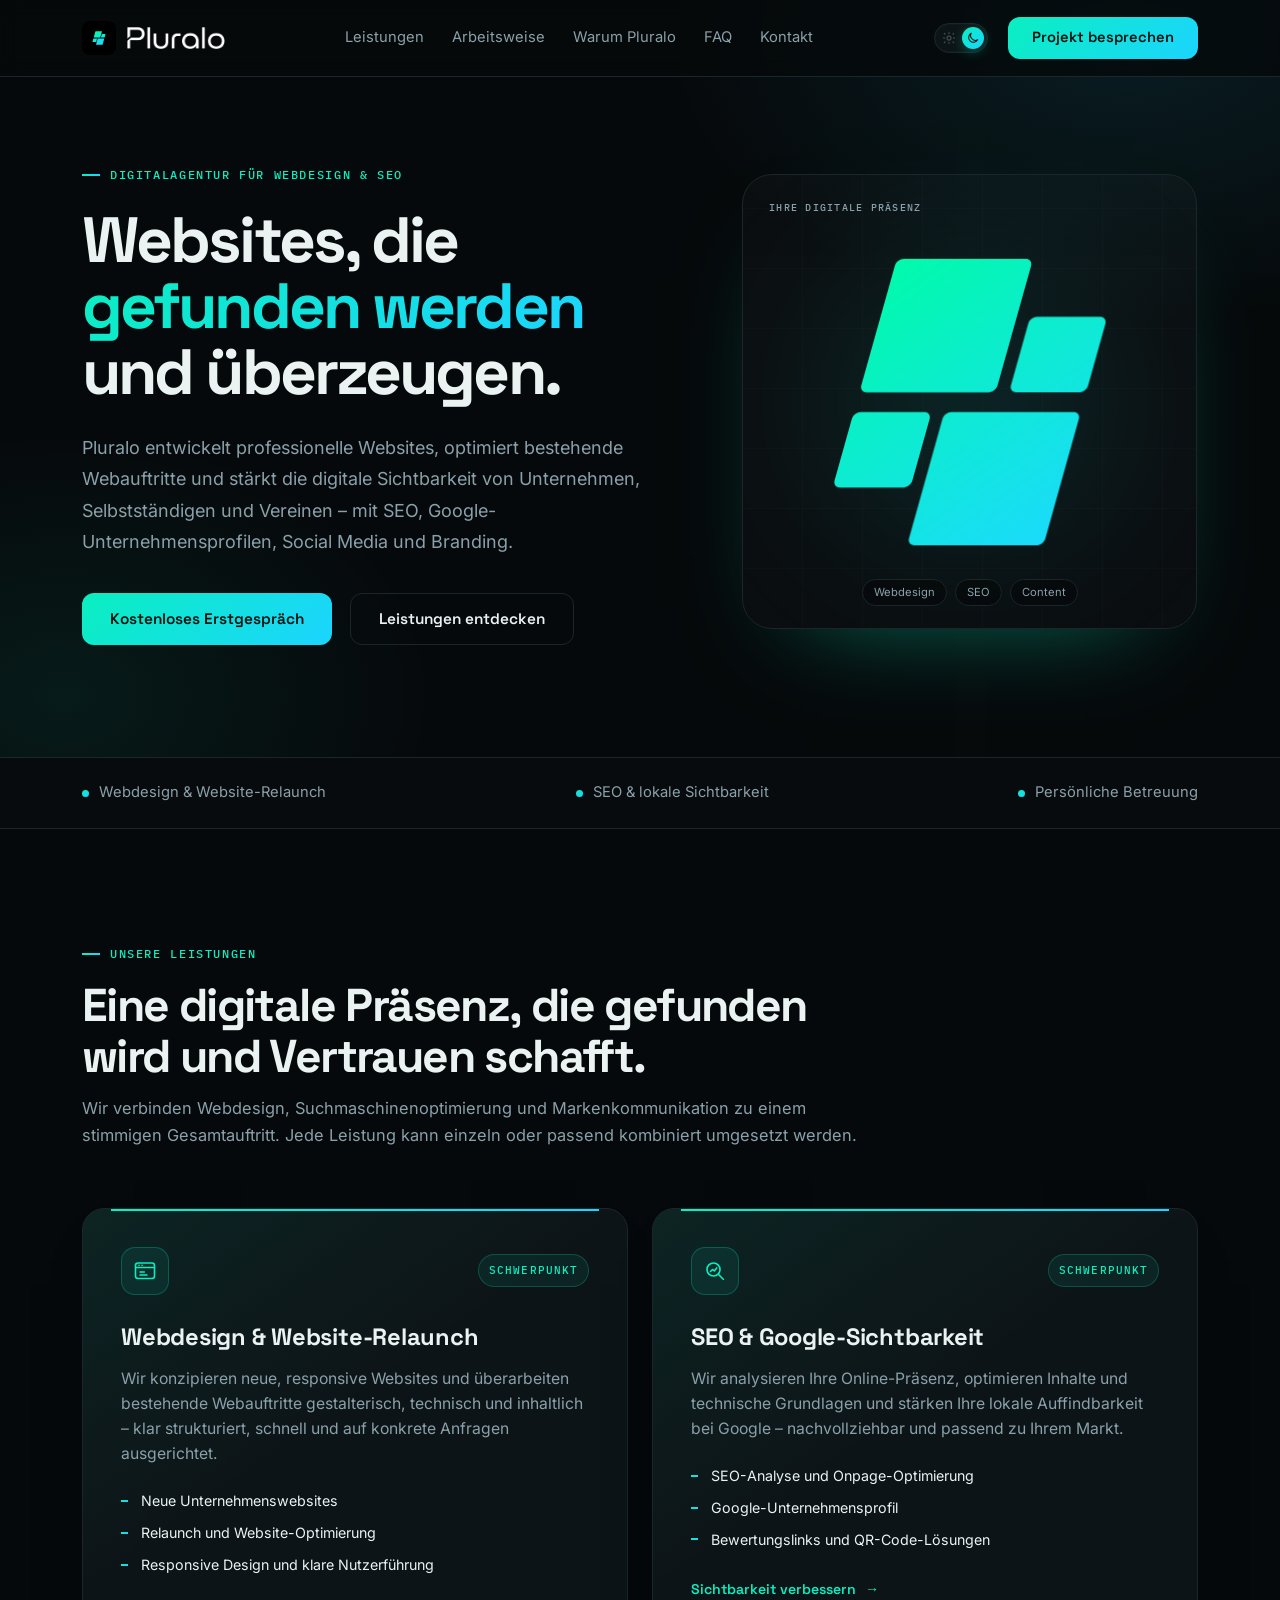
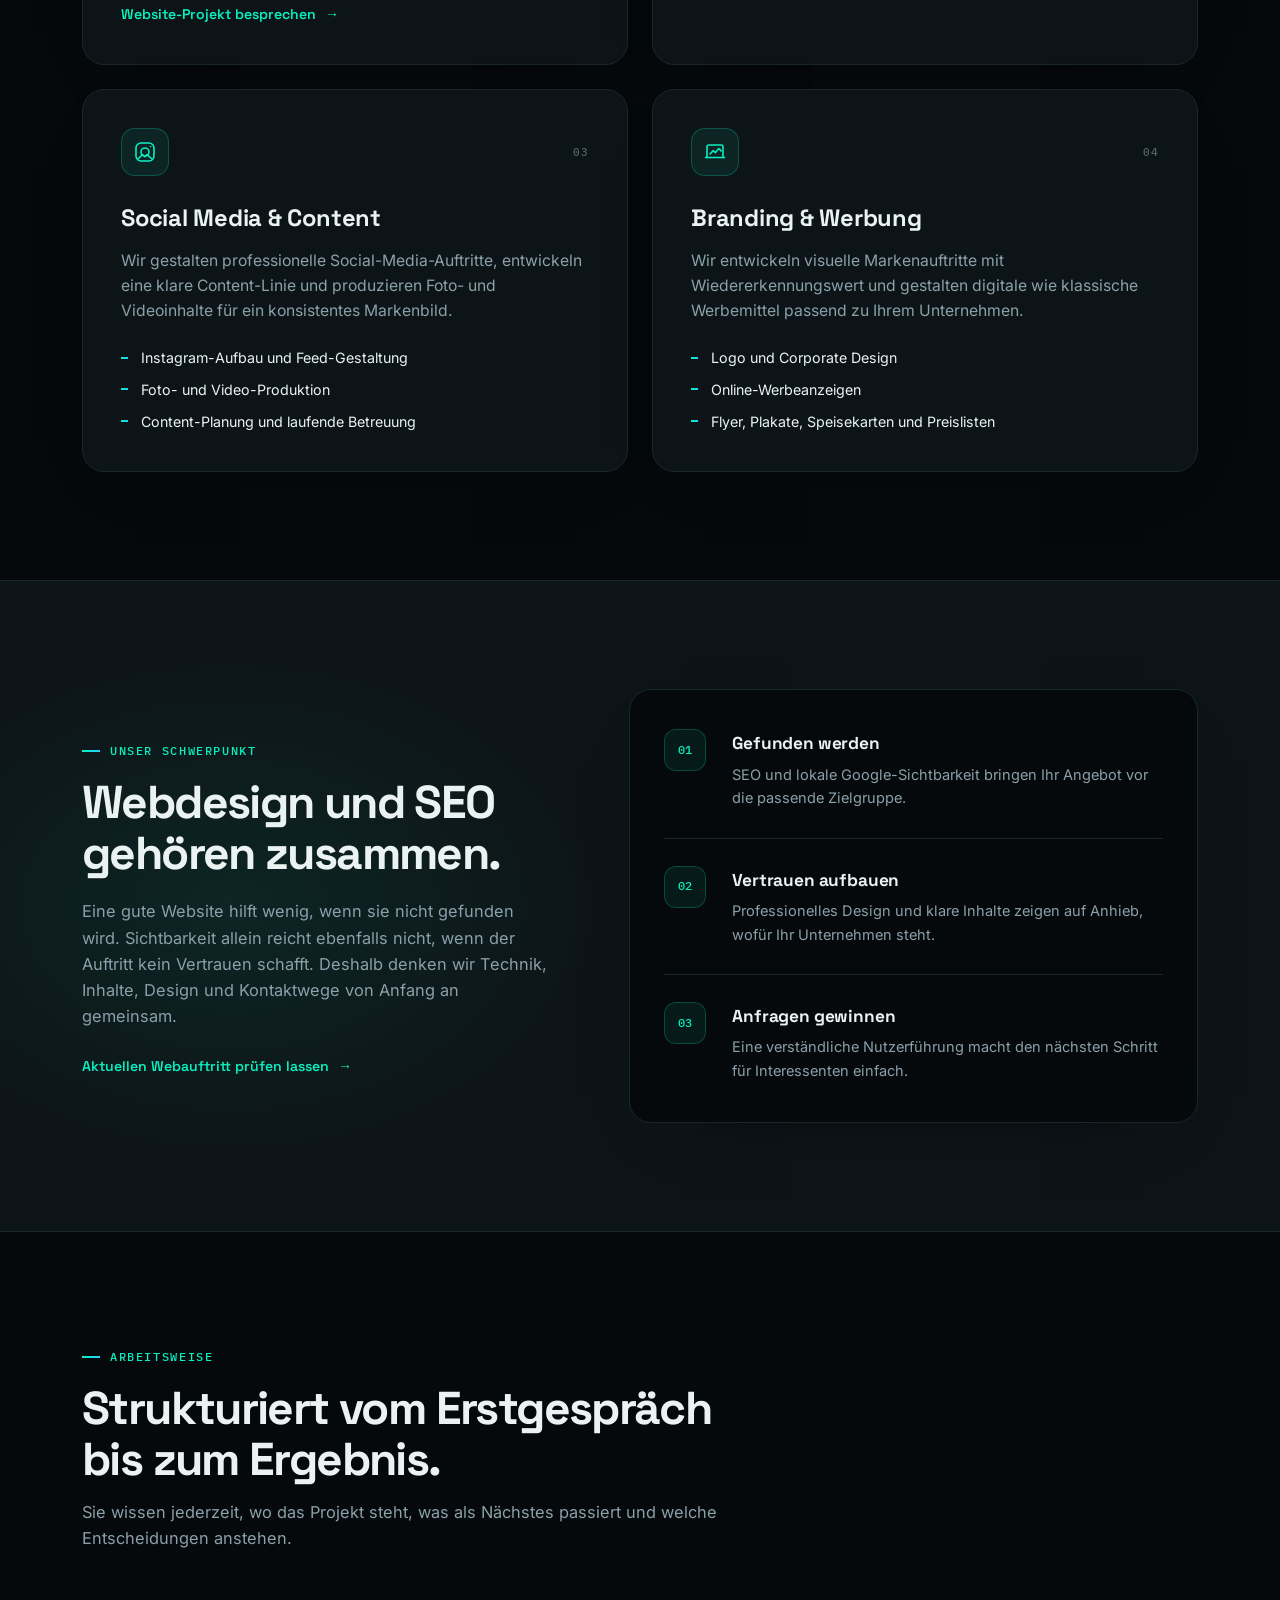
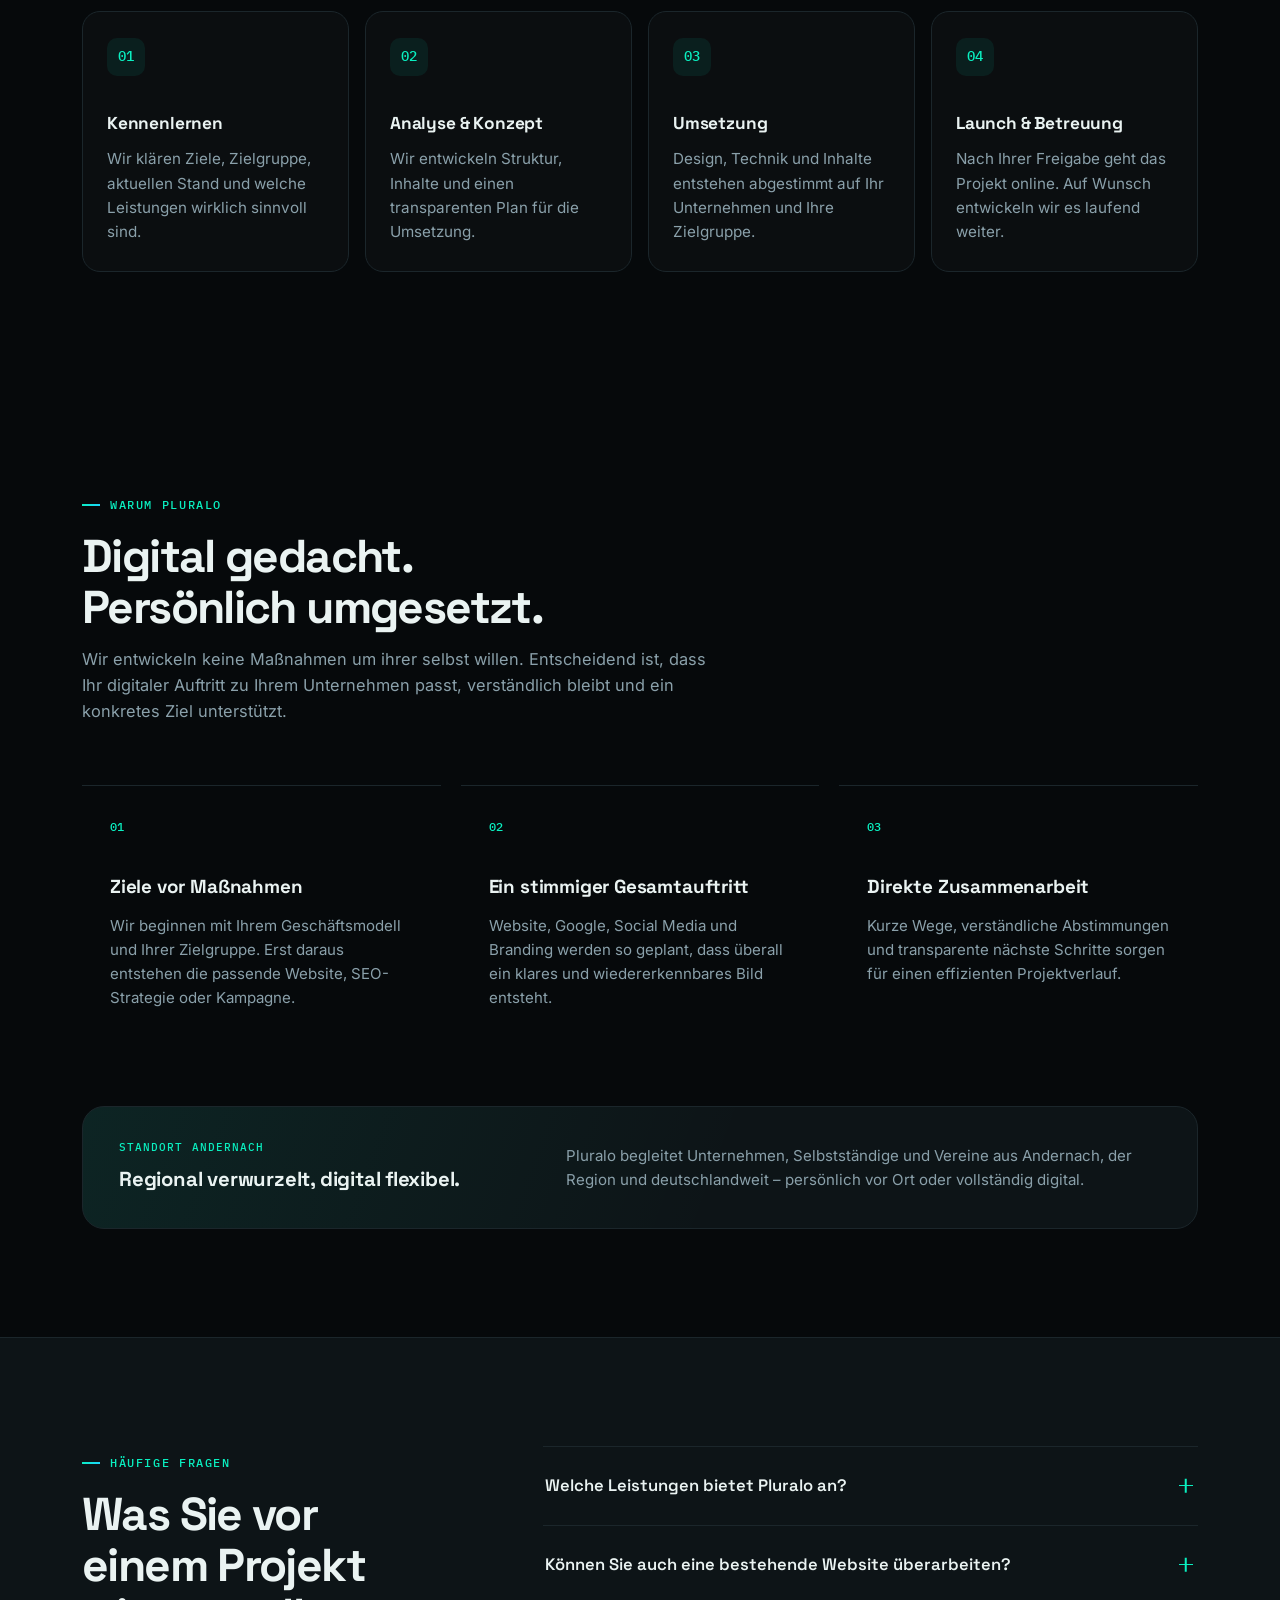
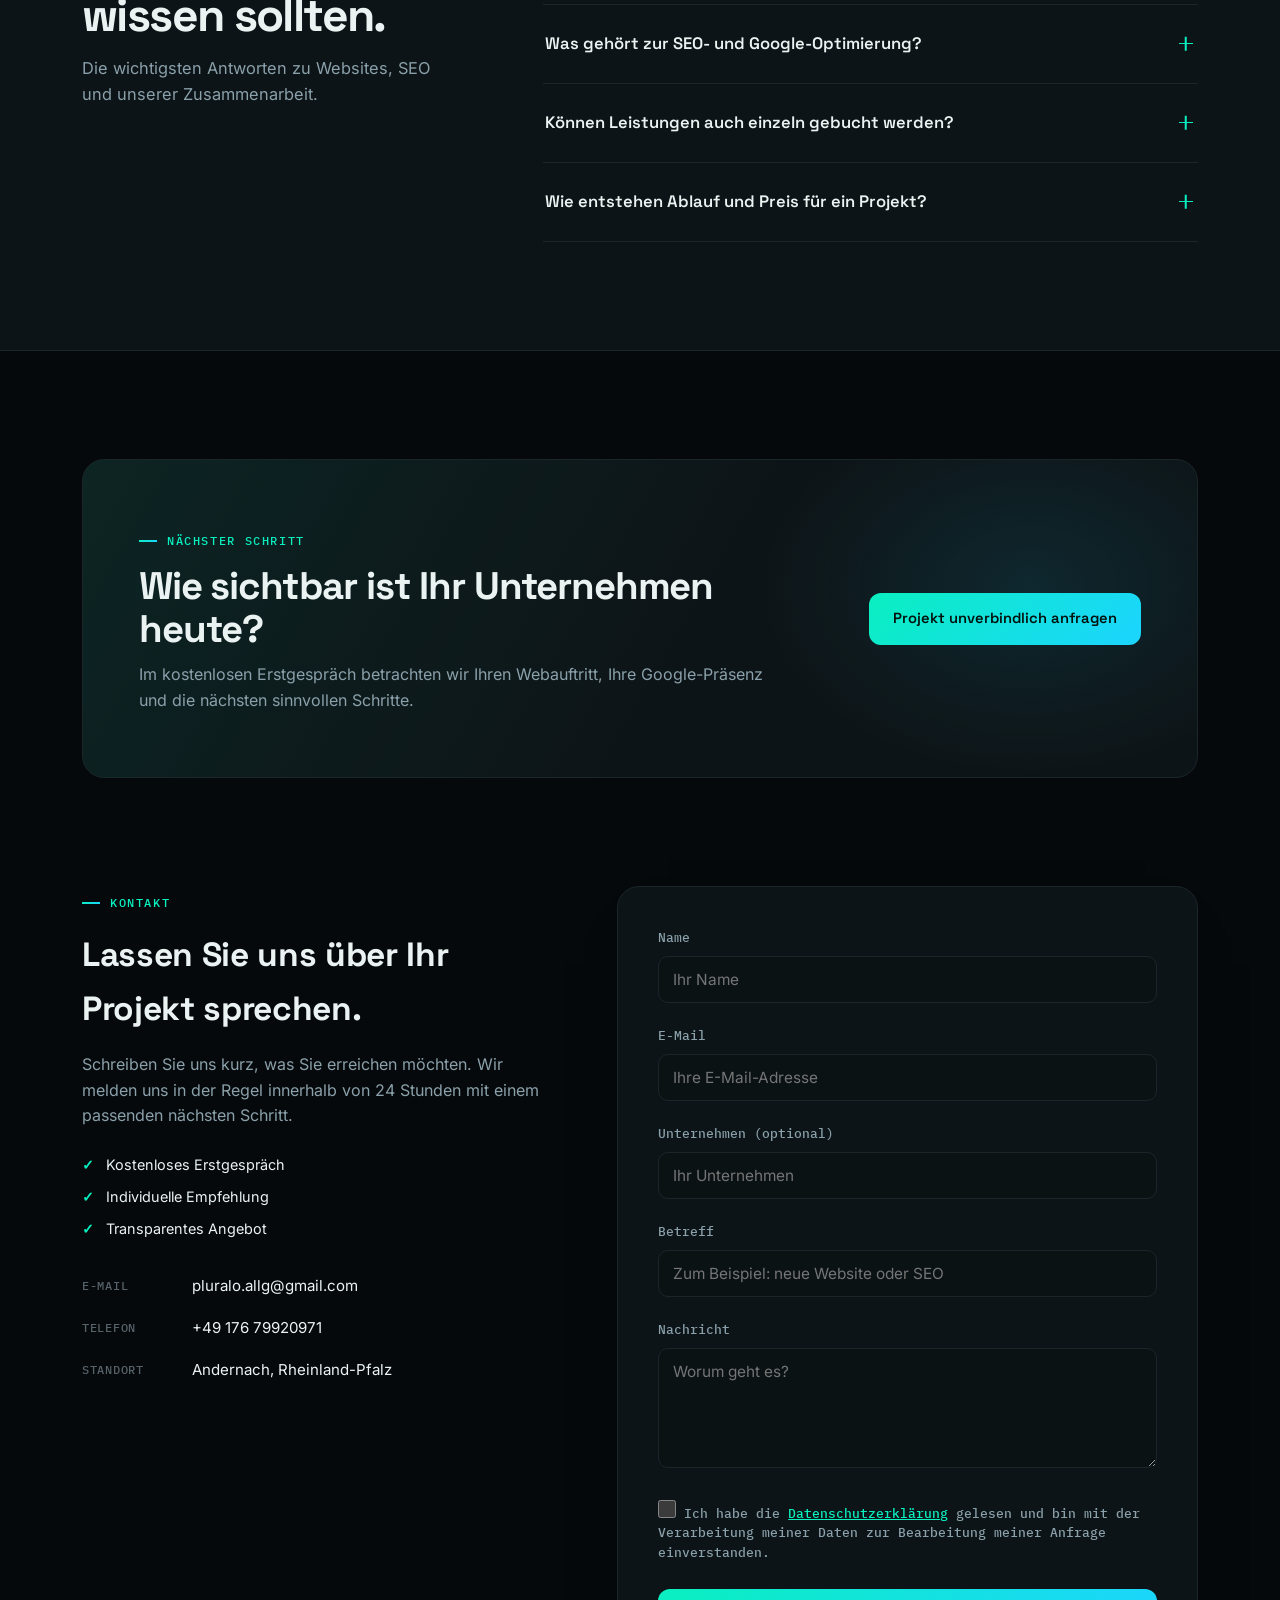
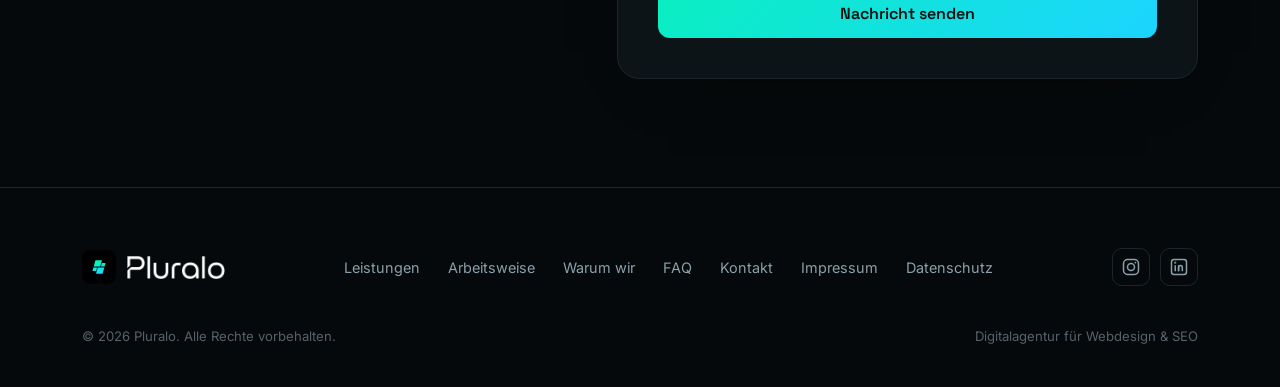
==== commit c3bb35d3: "Falsche Kontakt-E-Mail korrigieren Die Adresse war an allen Stellen mit drei "l" geschrieben (plural" ====
--- a/index.html
+++ b/index.html
@@ -3,7 +3,7 @@
 <head>
   <meta charset="UTF-8">
   <meta name="viewport" content="width=device-width, initial-scale=1.0">
-  <title>Pluralo</title>
+  <title>Pluralo | Digitalagentur für Webdesign &amp; SEO in Andernach</title>
   <meta name="description" content="Pluralo ist die Digitalagentur aus Andernach für professionelle Websites, Website-Relaunch, SEO, Google-Sichtbarkeit, Social Media und Branding.">
   <meta name="robots" content="index, follow">
   <meta name="theme-color" id="themeColor" content="#06090b">
@@ -56,7 +56,7 @@
             "height": 500
           },
           "image": "https://www.pluralo.de/Bilder/pluralobanner.png",
-          "email": "pluralo.alllg@gmail.com",
+          "email": "pluralo.allg@gmail.com",
           "telephone": "+49 176 79920971",
           "address": {
             "@type": "PostalAddress",
@@ -528,7 +528,7 @@
         <li>Individuelle Empfehlung</li>
         <li>Transparentes Angebot</li>
       </ul>
-      <div class="info-row"><span class="lbl">E-Mail</span><a href="mailto:pluralo.alllg@gmail.com">pluralo.alllg@gmail.com</a></div>
+      <div class="info-row"><span class="lbl">E-Mail</span><a href="mailto:pluralo.allg@gmail.com">pluralo.allg@gmail.com</a></div>
       <div class="info-row"><span class="lbl">Telefon</span><a href="tel:+4917679920971">+49&nbsp;176&nbsp;79920971</a></div>
       <div class="info-row"><span class="lbl">Standort</span><span>Andernach, Rheinland-Pfalz</span></div>
     </div>
@@ -622,7 +622,7 @@
       <h3>Vertreten durch</h3>
       <p>Runi Ahmad</p>
       <h3>Kontakt</h3>
-      <p><a class="legal-link" href="mailto:pluralo.alllg@gmail.com">pluralo.alllg@gmail.com</a><br>+49 176 79920971</p>
+      <p><a class="legal-link" href="mailto:pluralo.allg@gmail.com">pluralo.allg@gmail.com</a><br>+49 176 79920971</p>
       <h3>Verantwortlich für den Inhalt nach § 18 Abs. 2 MStV</h3>
       <p>Runi Ahmad<br>Mohrsmühlenweg 75<br>56626 Andernach</p>
     </div>
@@ -631,7 +631,7 @@
       <h2>Datenschutzerklärung</h2>
 
       <h3>1. Verantwortlicher</h3>
-      <p>Runi Ahmad (Pluralo)<br>Mohrsmühlenweg 75<br>56626 Andernach<br>E-Mail: <a class="legal-link" href="mailto:pluralo.alllg@gmail.com">pluralo.alllg@gmail.com</a></p>
+      <p>Runi Ahmad (Pluralo)<br>Mohrsmühlenweg 75<br>56626 Andernach<br>E-Mail: <a class="legal-link" href="mailto:pluralo.allg@gmail.com">pluralo.allg@gmail.com</a></p>
 
       <h3>2. Server-Log-Files</h3>
       <p>Diese Website wird über GitHub Pages bereitgestellt. Kontaktadressen des Anbieters sind GitHub B.V., Prins Bernhardplein 200, 1097 JB Amsterdam, Niederlande, und GitHub, Inc., 88 Colin P. Kelly Jr. Street, San Francisco, CA 94107, USA.</p>
--- a/style.css
+++ b/style.css
@@ -316,25 +316,6 @@
   }
   .hero-ctas{ display:flex; gap:18px; flex-wrap:wrap; }
   .hero-ctas .btn{ min-height:52px; padding:15px 28px; font-size:0.96rem; }
-  .hero-assurances{
-    list-style:none;
-    display:flex;
-    align-items:center;
-    flex-wrap:wrap;
-    gap:10px 22px;
-    margin-top:28px;
-    color:var(--slate);
-    font-size:.82rem;
-  }
-  .hero-assurances li{ display:flex; align-items:center; gap:8px; }
-  .hero-assurances li::before{
-    content:"";
-    width:6px;
-    height:6px;
-    flex:none;
-    border-radius:50%;
-    background:var(--grad);
-  }
 
   .hero-visual{
     position:relative;
@@ -977,7 +958,6 @@
     .hero p.lead{ margin-bottom:28px; font-size:1rem; line-height:1.7; }
     .hero-ctas{ flex-direction:column; align-items:stretch; }
     .hero-ctas .btn{ width:100%; min-height:50px; justify-content:center; text-align:center; }
-    .hero-assurances{ align-items:flex-start; flex-direction:column; gap:8px; margin-top:24px; }
 
     .chipbar{ padding:18px 0; }
     .chip{ font-size:0.82rem; }
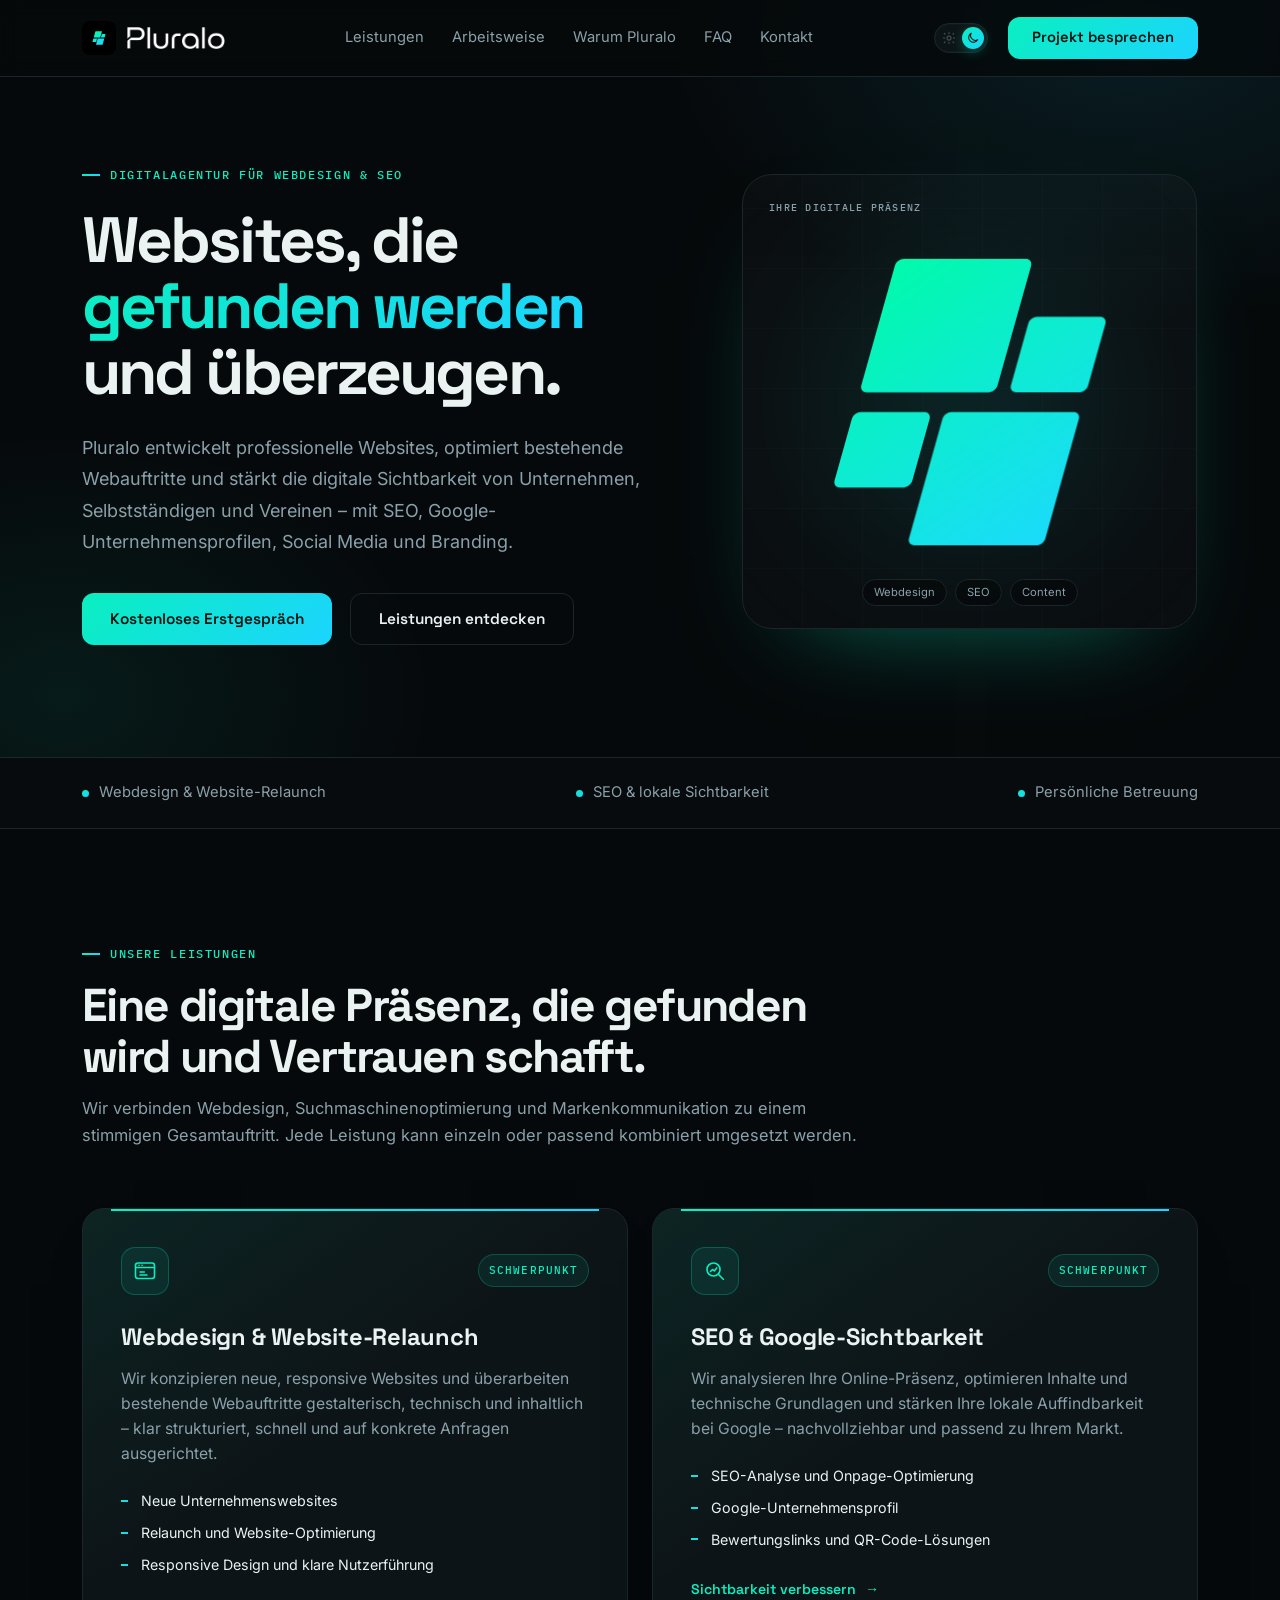
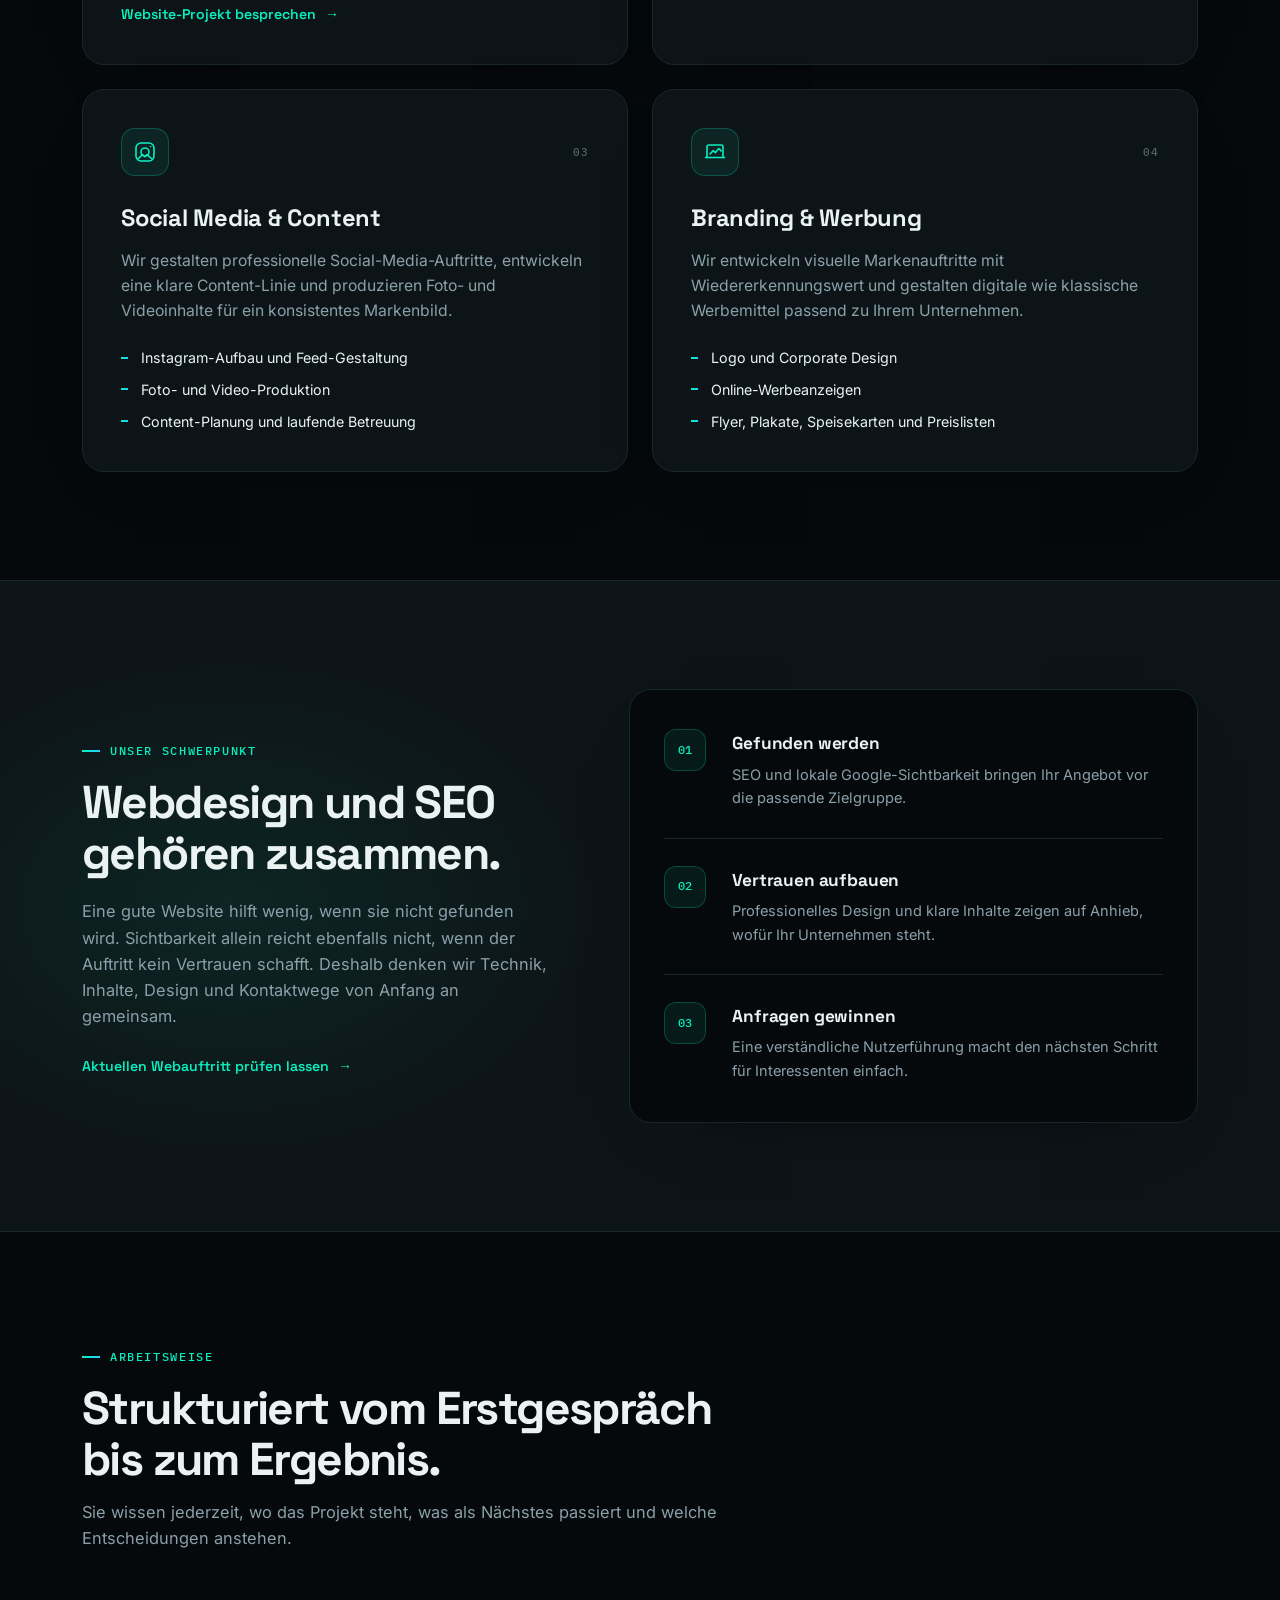
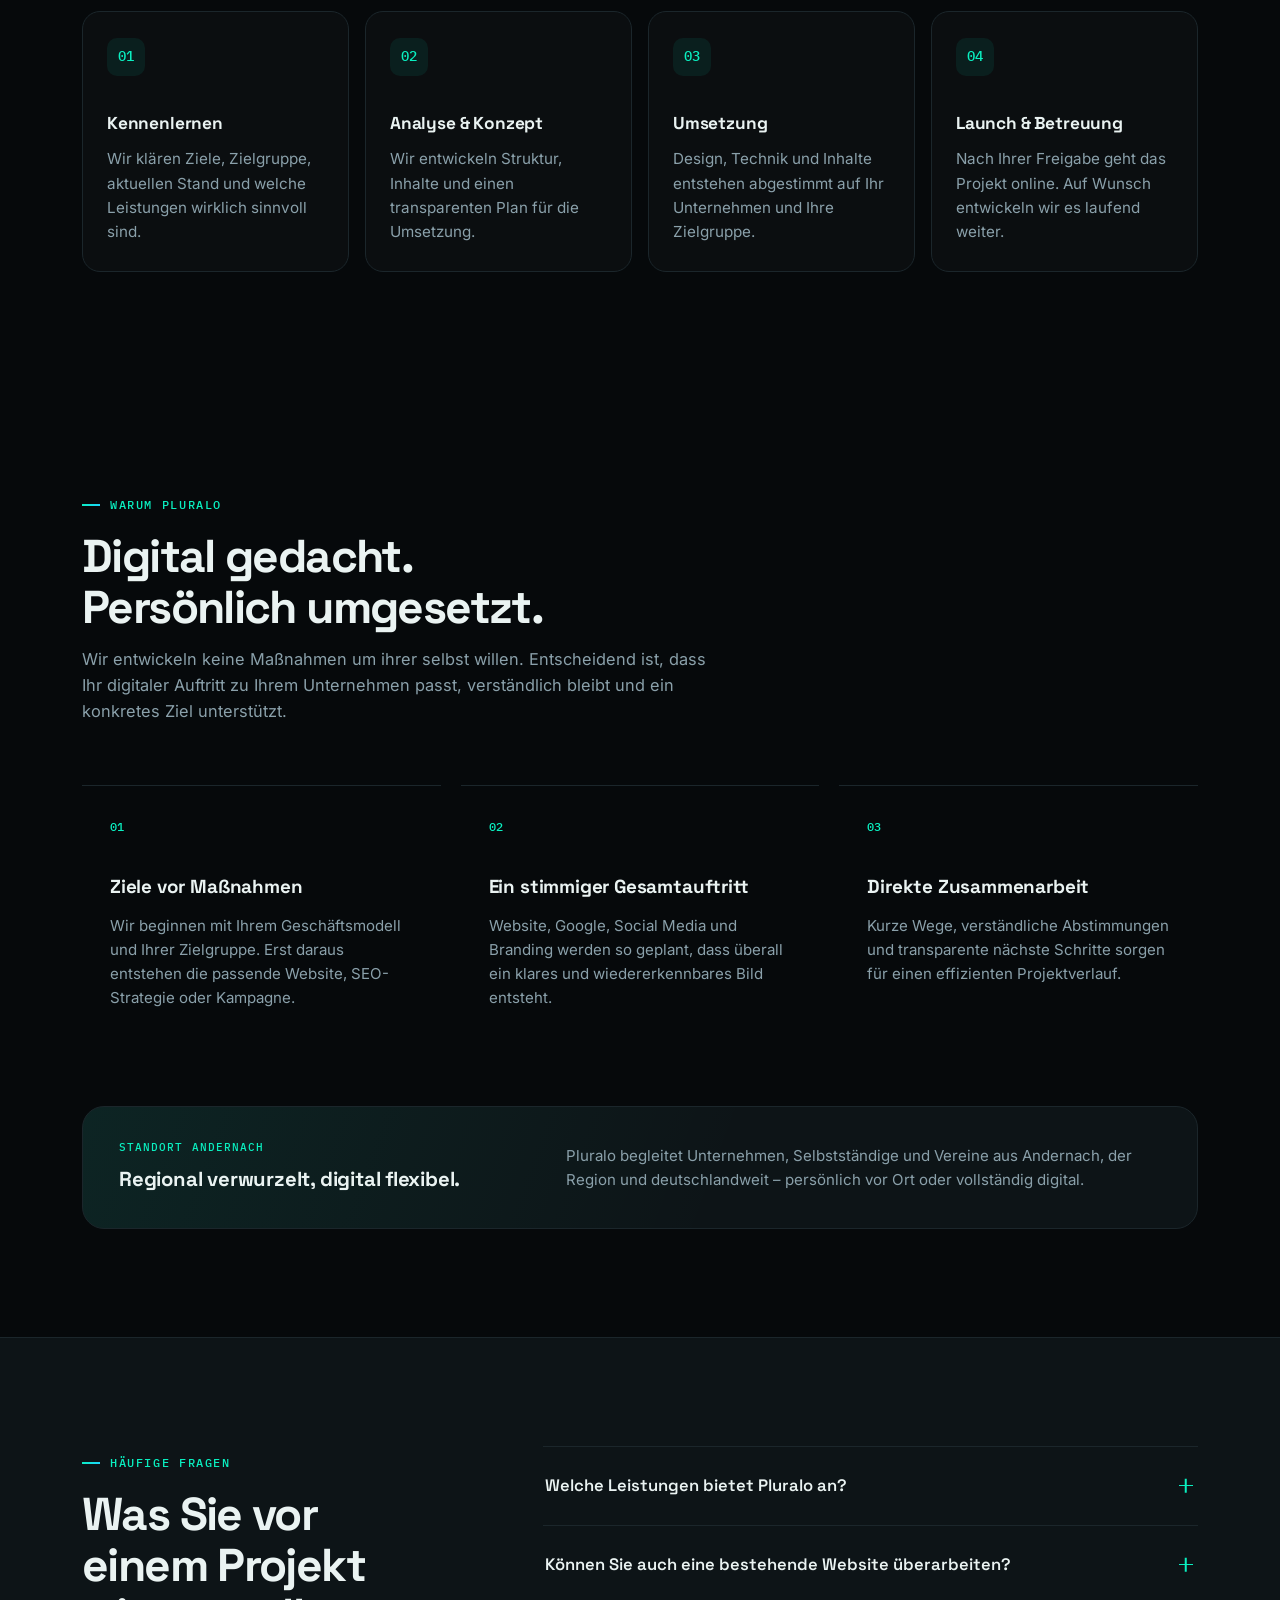
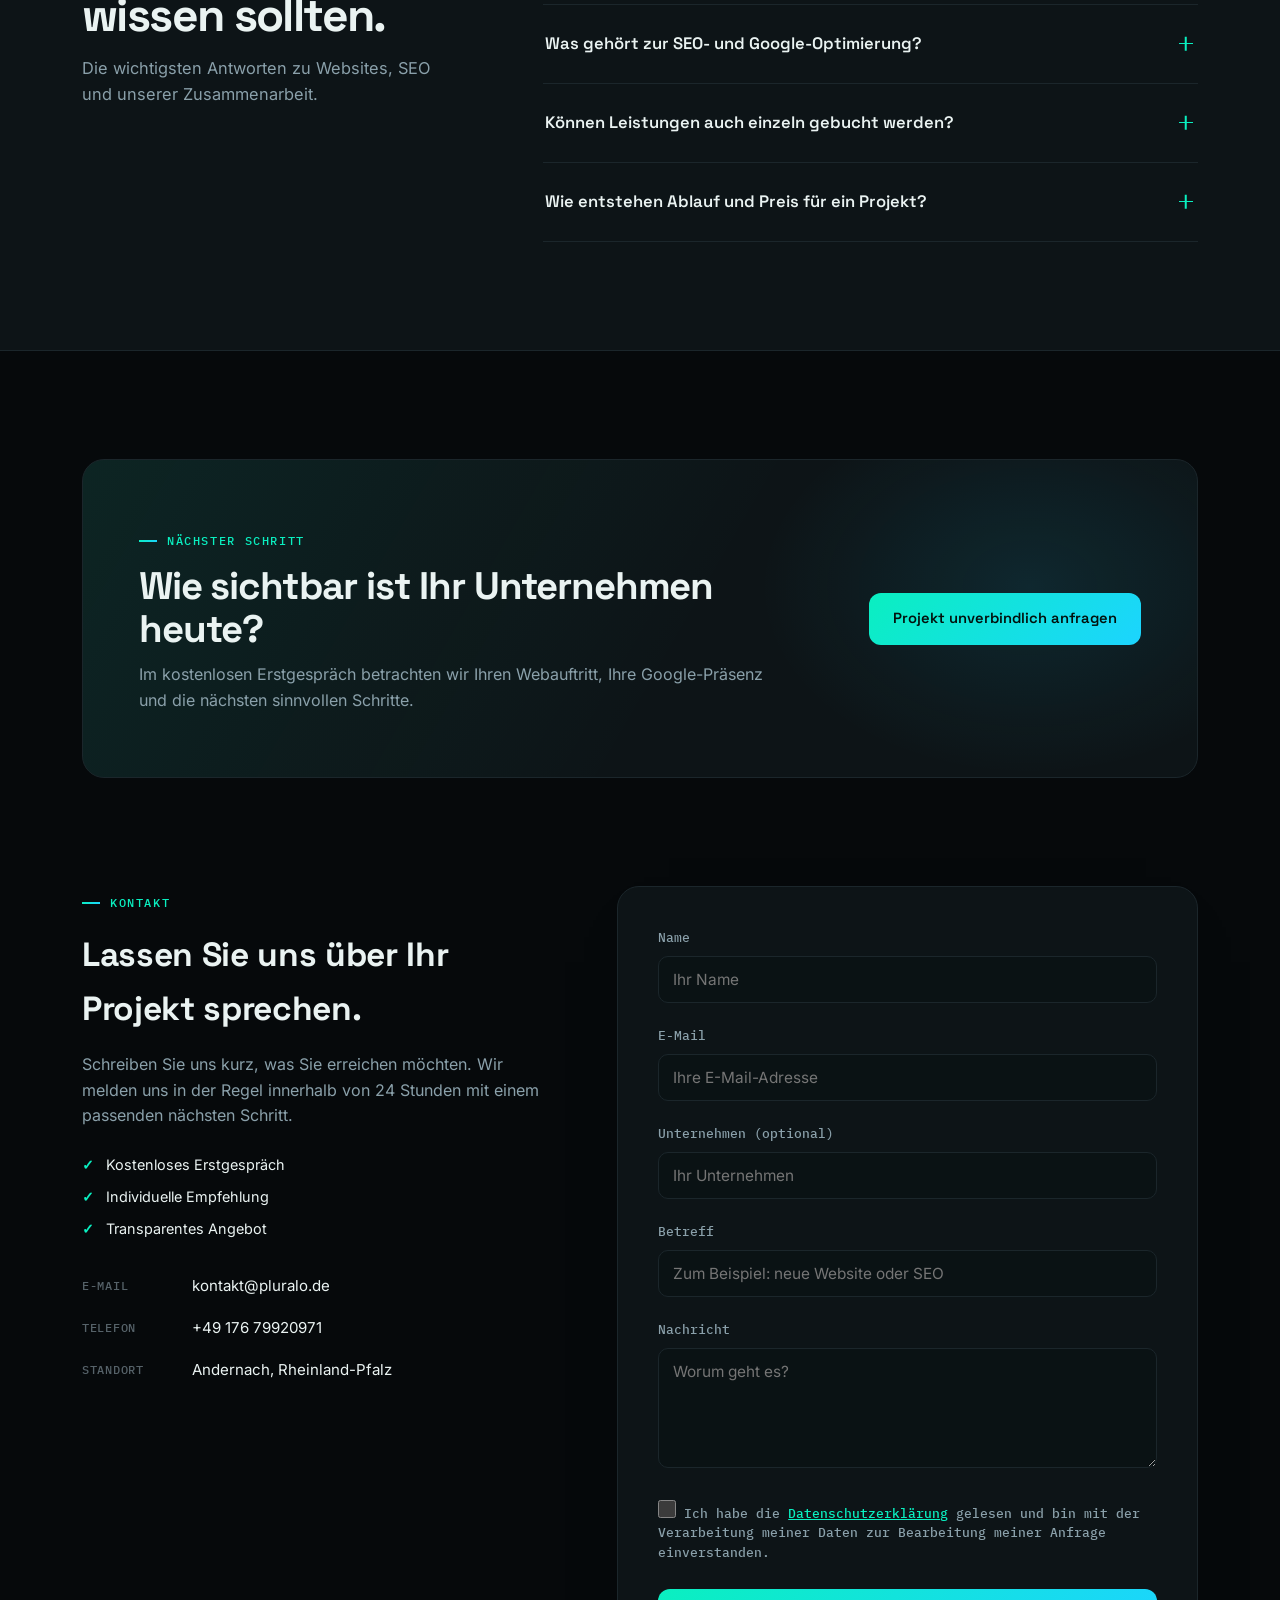
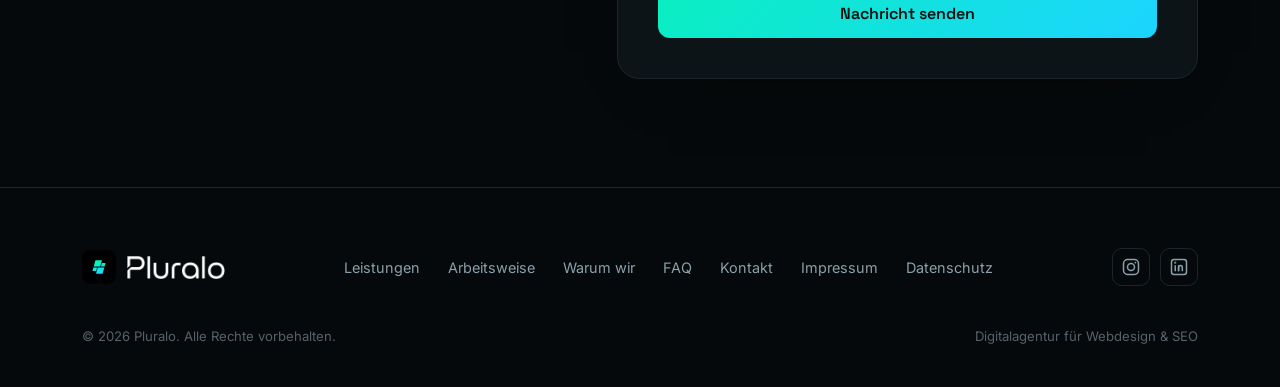
==== commit f321a908: "Kontakt-E-Mail auf kontakt@pluralo.de umstellen Ersetzt die alte Adresse pluralo.allg@gmail.com im K" ====
--- a/index.html
+++ b/index.html
@@ -56,7 +56,7 @@
             "height": 500
           },
           "image": "https://www.pluralo.de/Bilder/pluralobanner.png",
-          "email": "pluralo.allg@gmail.com",
+          "email": "kontakt@pluralo.de",
           "telephone": "+49 176 79920971",
           "address": {
             "@type": "PostalAddress",
@@ -528,7 +528,7 @@
         <li>Individuelle Empfehlung</li>
         <li>Transparentes Angebot</li>
       </ul>
-      <div class="info-row"><span class="lbl">E-Mail</span><a href="mailto:pluralo.allg@gmail.com">pluralo.allg@gmail.com</a></div>
+      <div class="info-row"><span class="lbl">E-Mail</span><a href="mailto:kontakt@pluralo.de">kontakt@pluralo.de</a></div>
       <div class="info-row"><span class="lbl">Telefon</span><a href="tel:+4917679920971">+49&nbsp;176&nbsp;79920971</a></div>
       <div class="info-row"><span class="lbl">Standort</span><span>Andernach, Rheinland-Pfalz</span></div>
     </div>
@@ -622,7 +622,7 @@
       <h3>Vertreten durch</h3>
       <p>Runi Ahmad</p>
       <h3>Kontakt</h3>
-      <p><a class="legal-link" href="mailto:pluralo.allg@gmail.com">pluralo.allg@gmail.com</a><br>+49 176 79920971</p>
+      <p><a class="legal-link" href="mailto:kontakt@pluralo.de">kontakt@pluralo.de</a><br>+49 176 79920971</p>
       <h3>Verantwortlich für den Inhalt nach § 18 Abs. 2 MStV</h3>
       <p>Runi Ahmad<br>Mohrsmühlenweg 75<br>56626 Andernach</p>
     </div>
@@ -631,7 +631,7 @@
       <h2>Datenschutzerklärung</h2>
 
       <h3>1. Verantwortlicher</h3>
-      <p>Runi Ahmad (Pluralo)<br>Mohrsmühlenweg 75<br>56626 Andernach<br>E-Mail: <a class="legal-link" href="mailto:pluralo.allg@gmail.com">pluralo.allg@gmail.com</a></p>
+      <p>Runi Ahmad (Pluralo)<br>Mohrsmühlenweg 75<br>56626 Andernach<br>E-Mail: <a class="legal-link" href="mailto:kontakt@pluralo.de">kontakt@pluralo.de</a></p>
 
       <h3>2. Server-Log-Files</h3>
       <p>Diese Website wird über GitHub Pages bereitgestellt. Kontaktadressen des Anbieters sind GitHub B.V., Prins Bernhardplein 200, 1097 JB Amsterdam, Niederlande, und GitHub, Inc., 88 Colin P. Kelly Jr. Street, San Francisco, CA 94107, USA.</p>
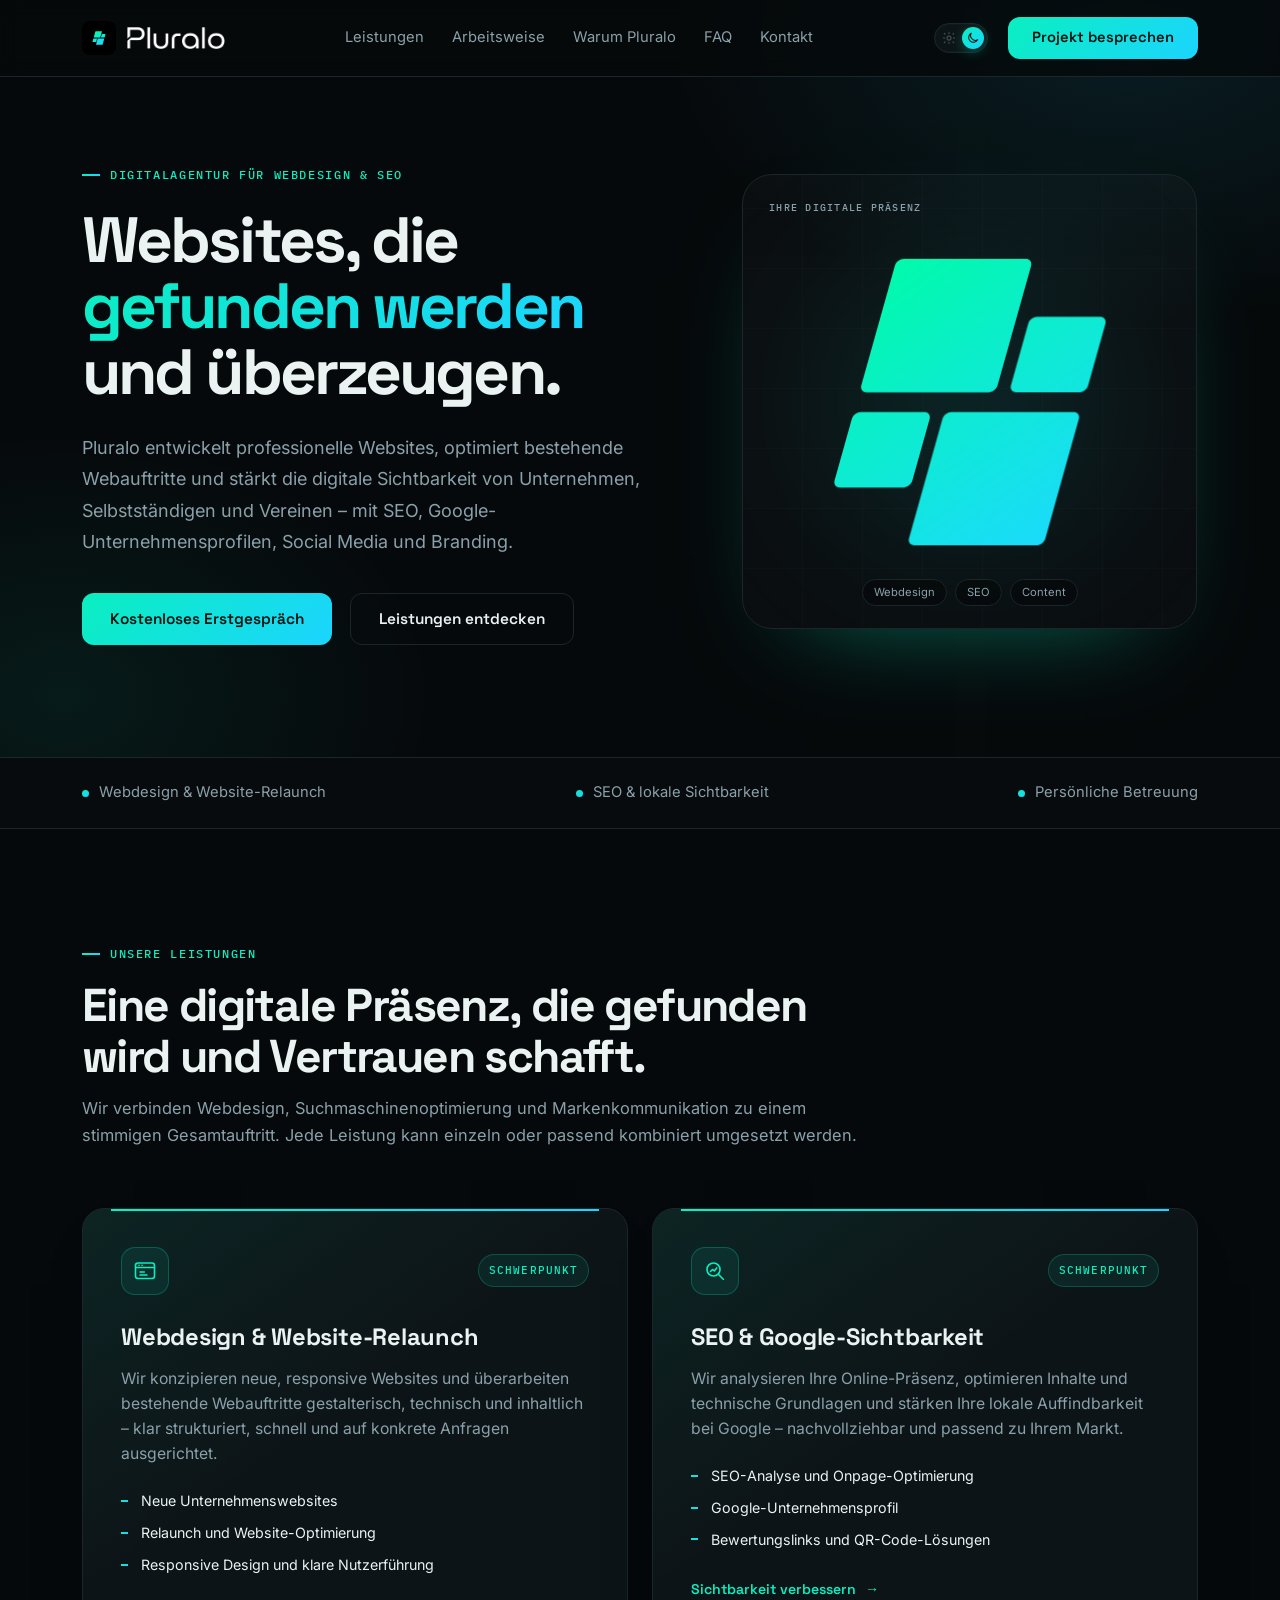
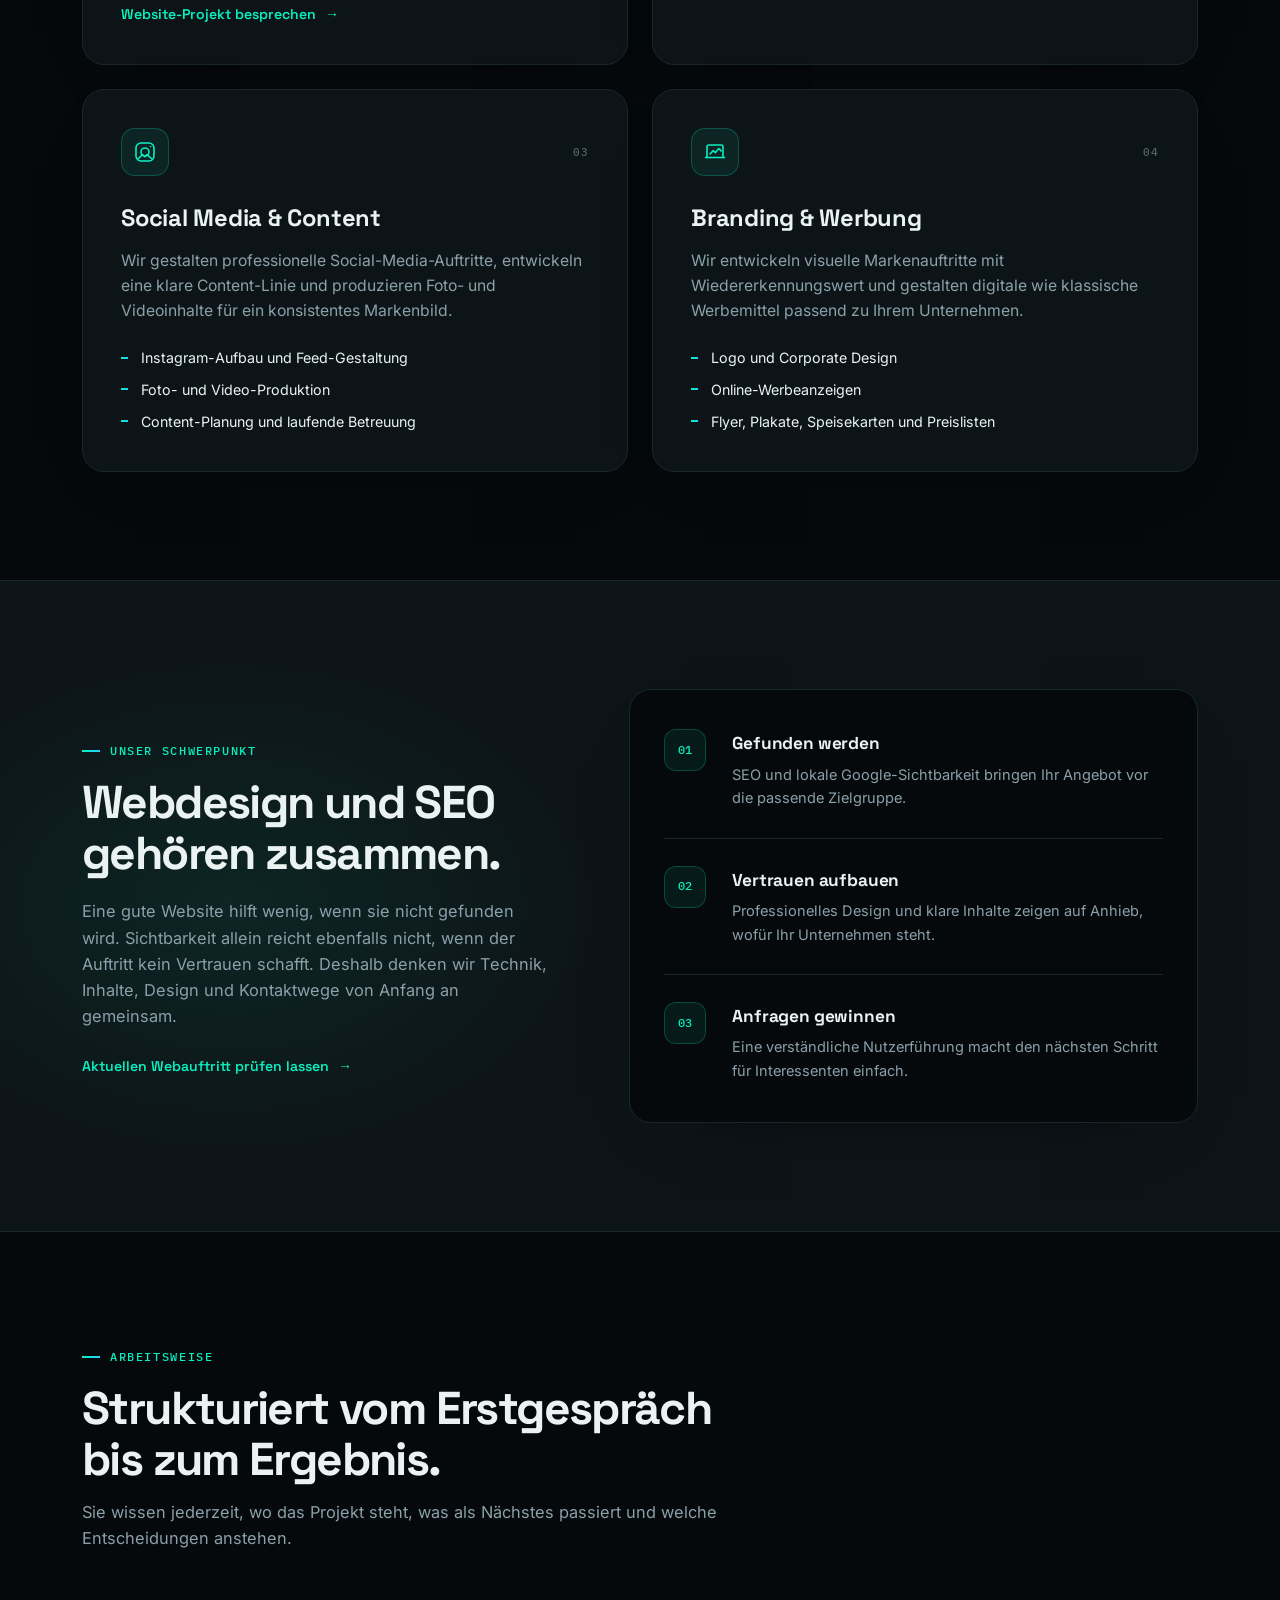
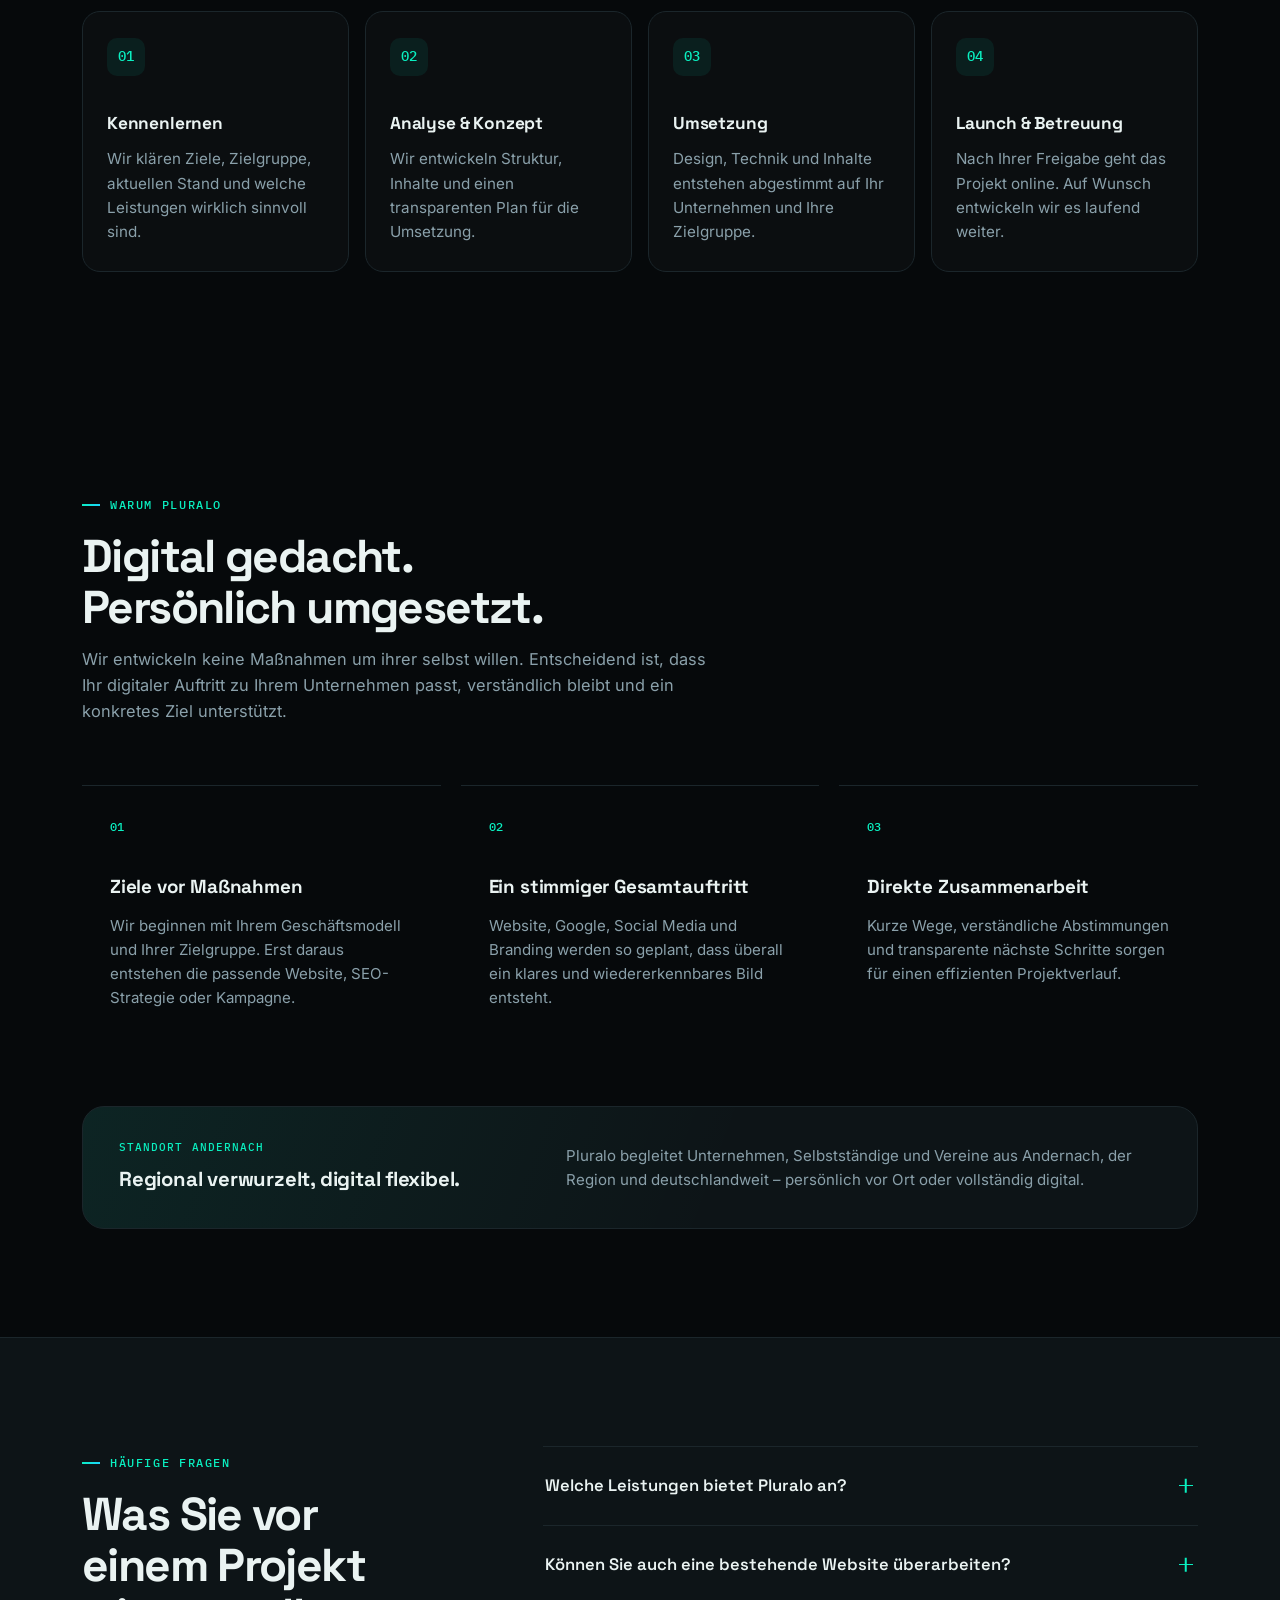
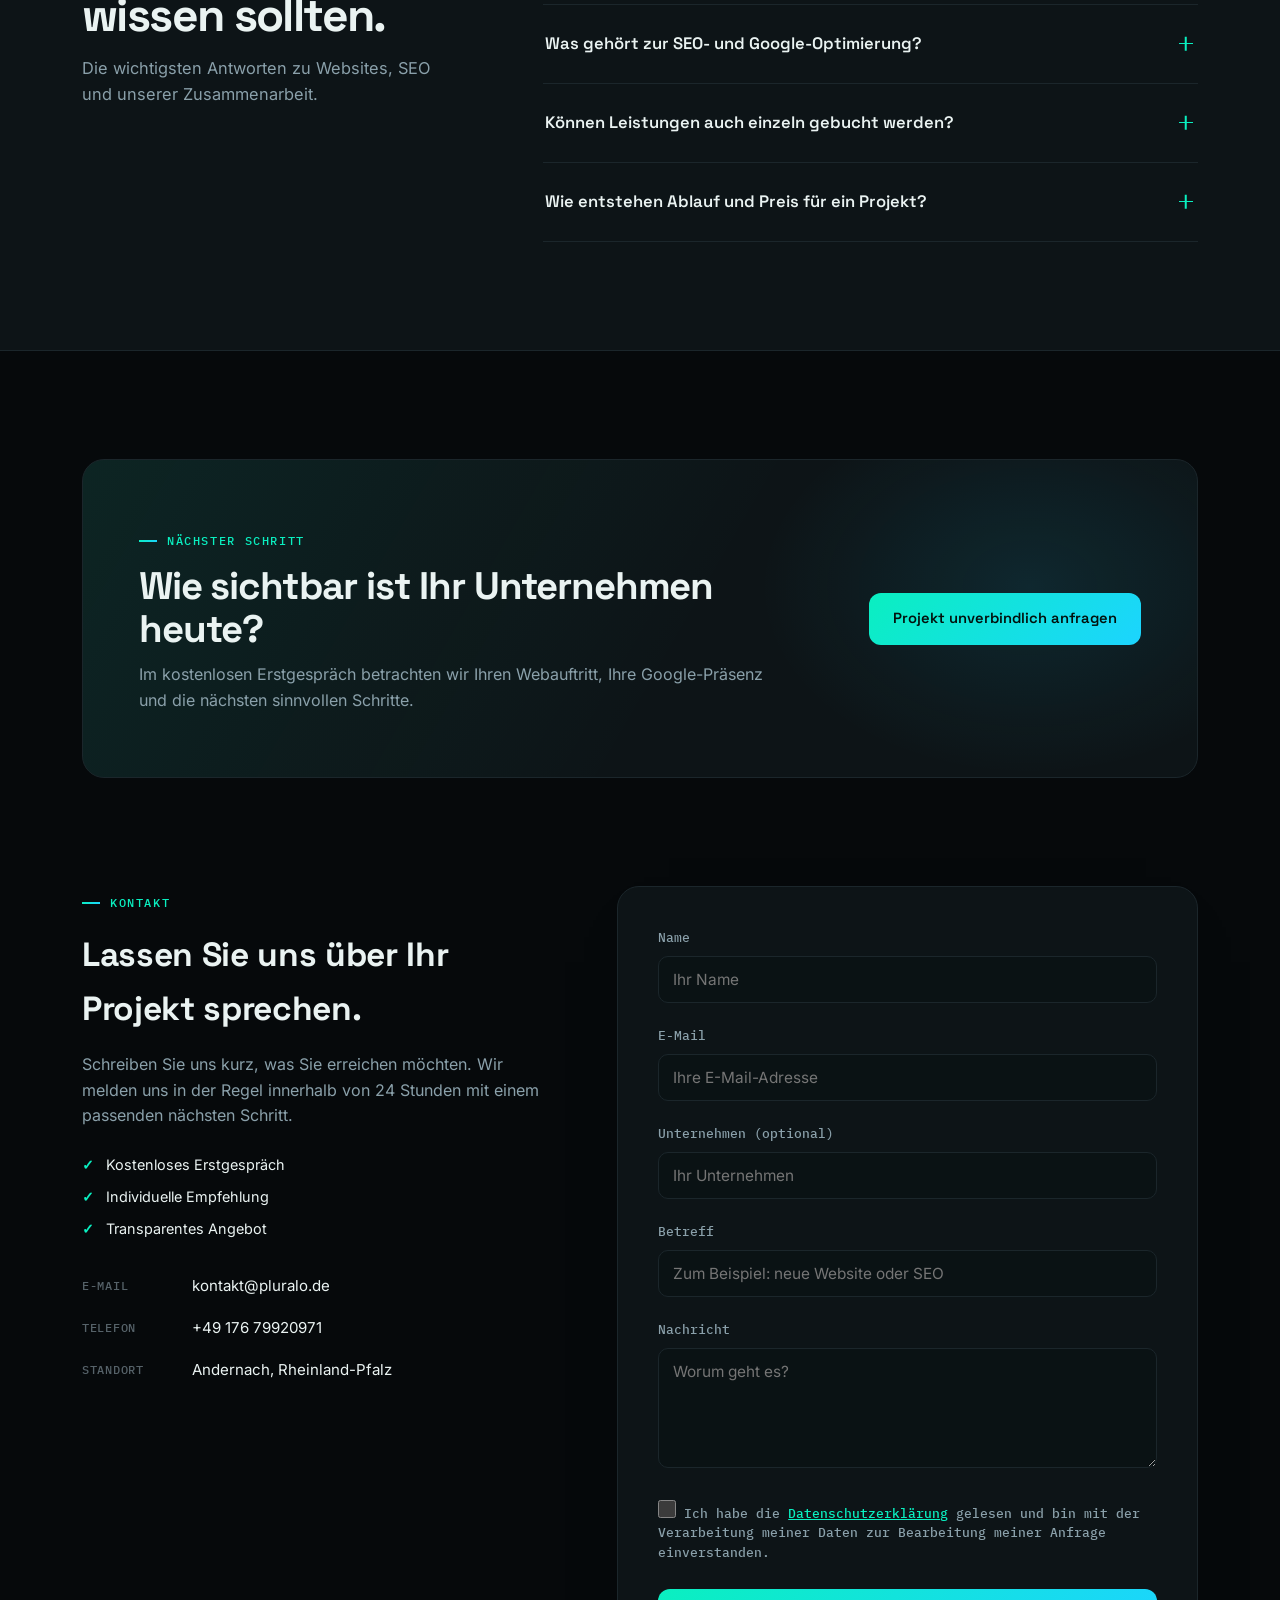
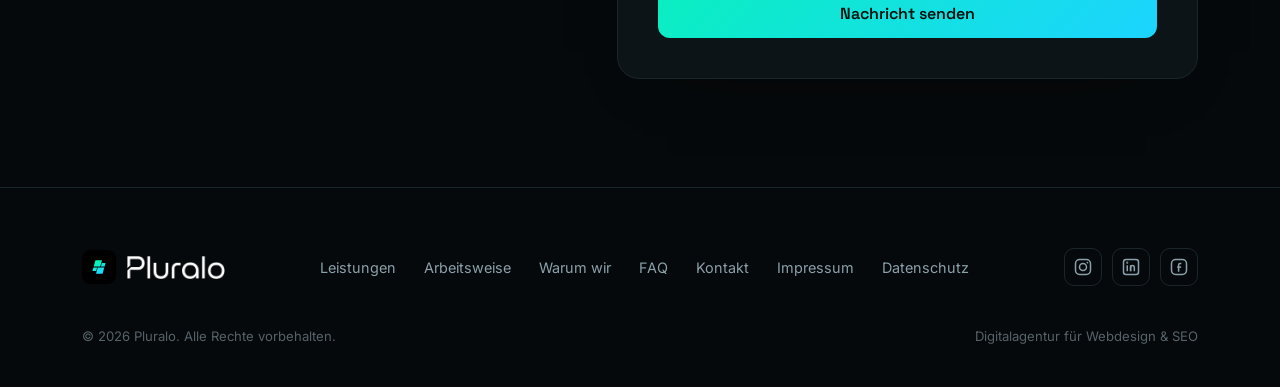
==== commit 3d9e9488: "Facebook-Seite im Footer verlinken Dritter Icon-Button neben Instagram und LinkedIn, im gleichen Str" ====
--- a/index.html
+++ b/index.html
@@ -114,7 +114,8 @@
           },
           "sameAs": [
             "https://www.instagram.com/pluralo.de/",
-            "https://www.linkedin.com/company/pluralo-de/"
+            "https://www.linkedin.com/company/pluralo-de/",
+            "https://www.facebook.com/profile.php?id=61593038693721"
           ]
         },
         {
@@ -608,6 +609,13 @@
             <line x1="11.5" y1="10" x2="11.5" y2="17"/>
           </svg>
         </a>
+        <a href="https://www.facebook.com/profile.php?id=61593038693721" target="_blank" rel="noopener noreferrer" aria-label="Pluralo auf Facebook">
+          <svg viewBox="0 0 24 24" width="20" height="20" fill="none" stroke="currentColor" stroke-width="1.8">
+            <rect x="3" y="3" width="18" height="18" rx="5"/>
+            <path d="M14.8 7.8h-1.4c-1.1 0-1.9.7-1.9 1.9v7.9"/>
+            <line x1="9.8" y1="12.1" x2="14.6" y2="12.1"/>
+          </svg>
+        </a>
       </div>
     </div>
     <div class="foot-bottom">
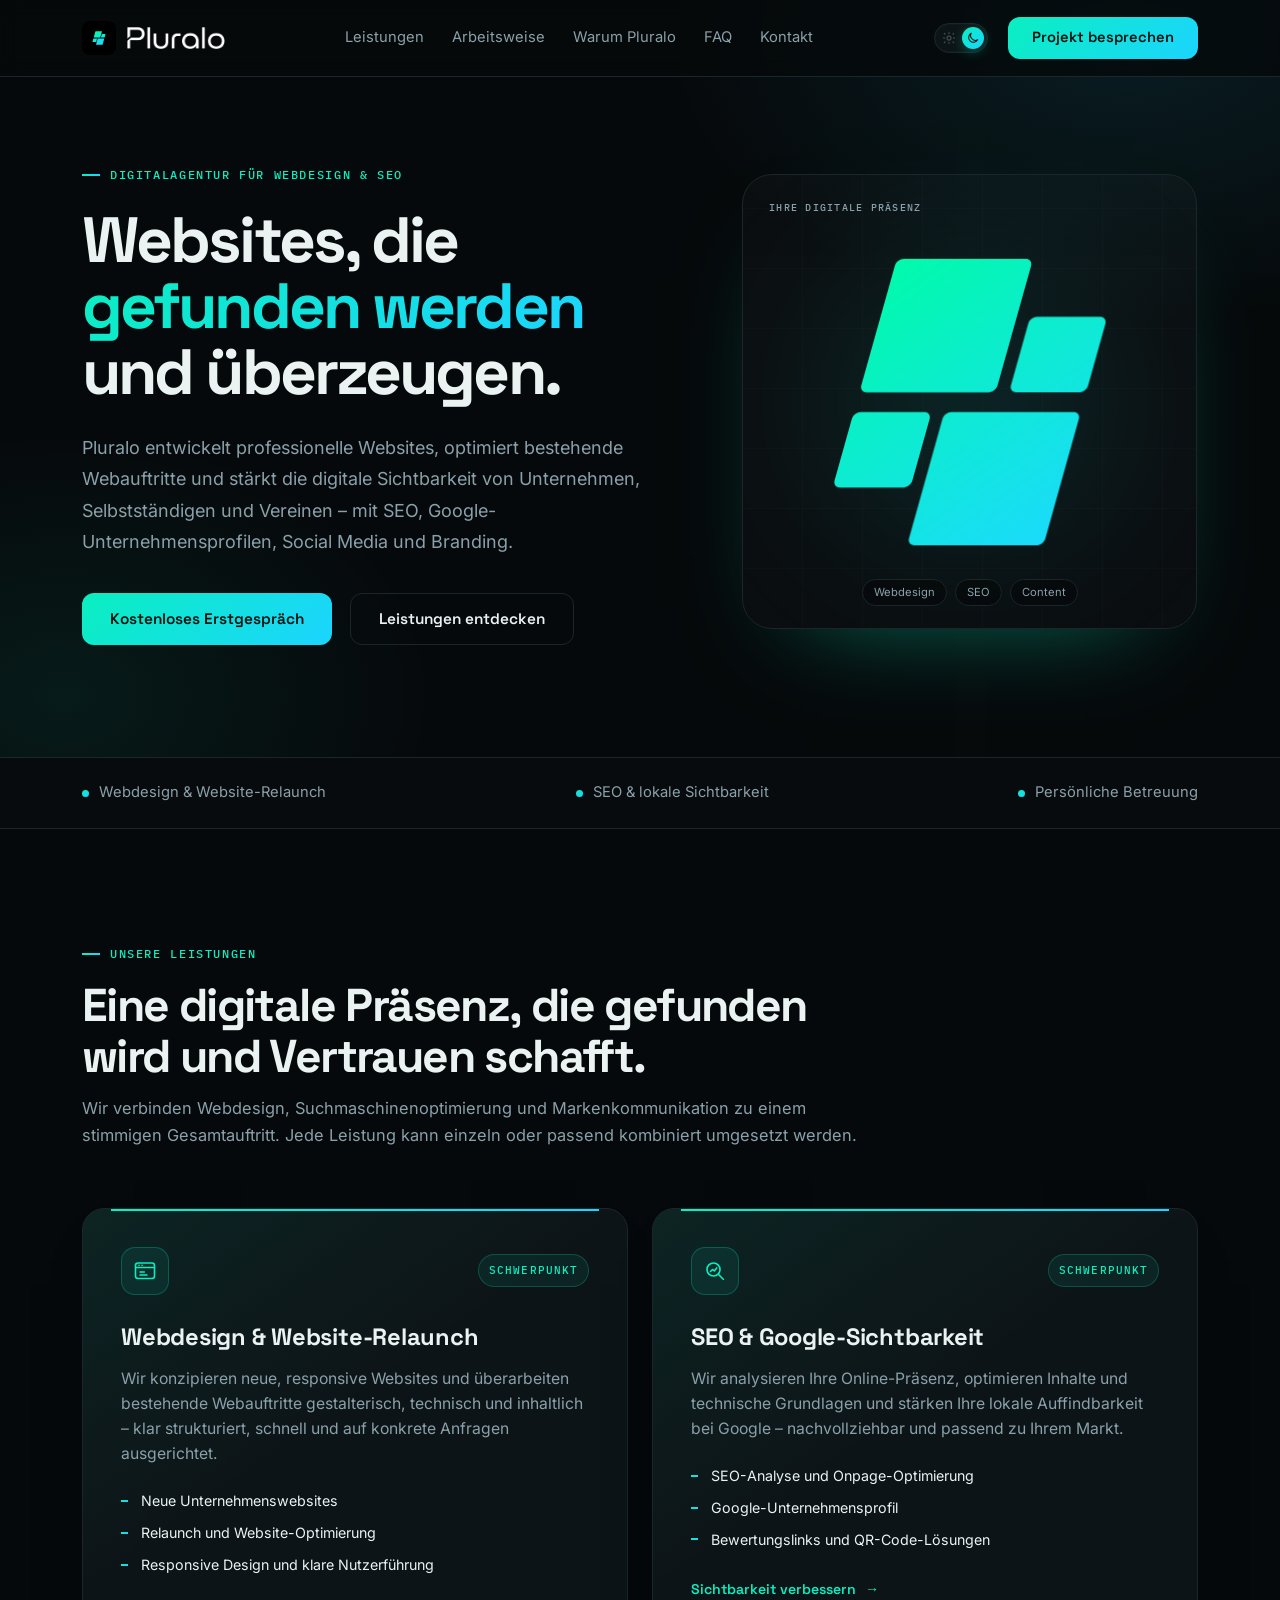
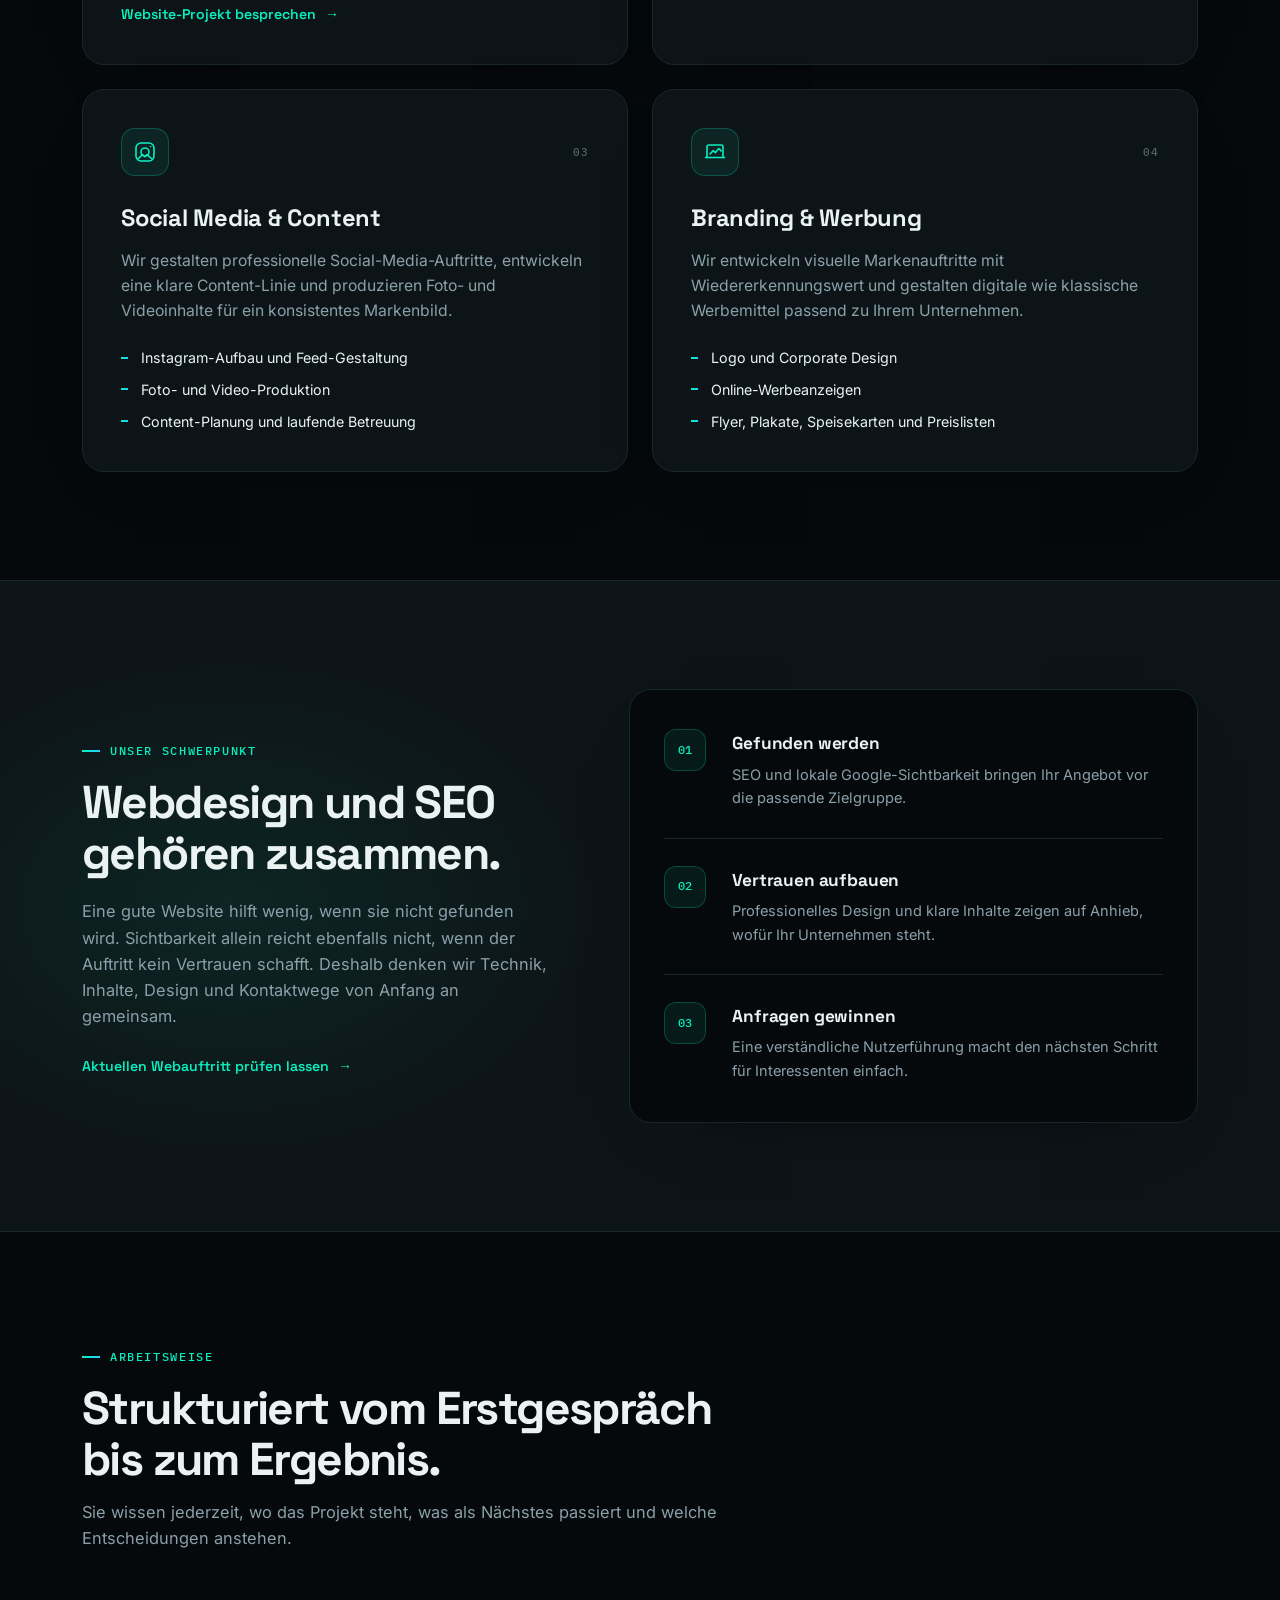
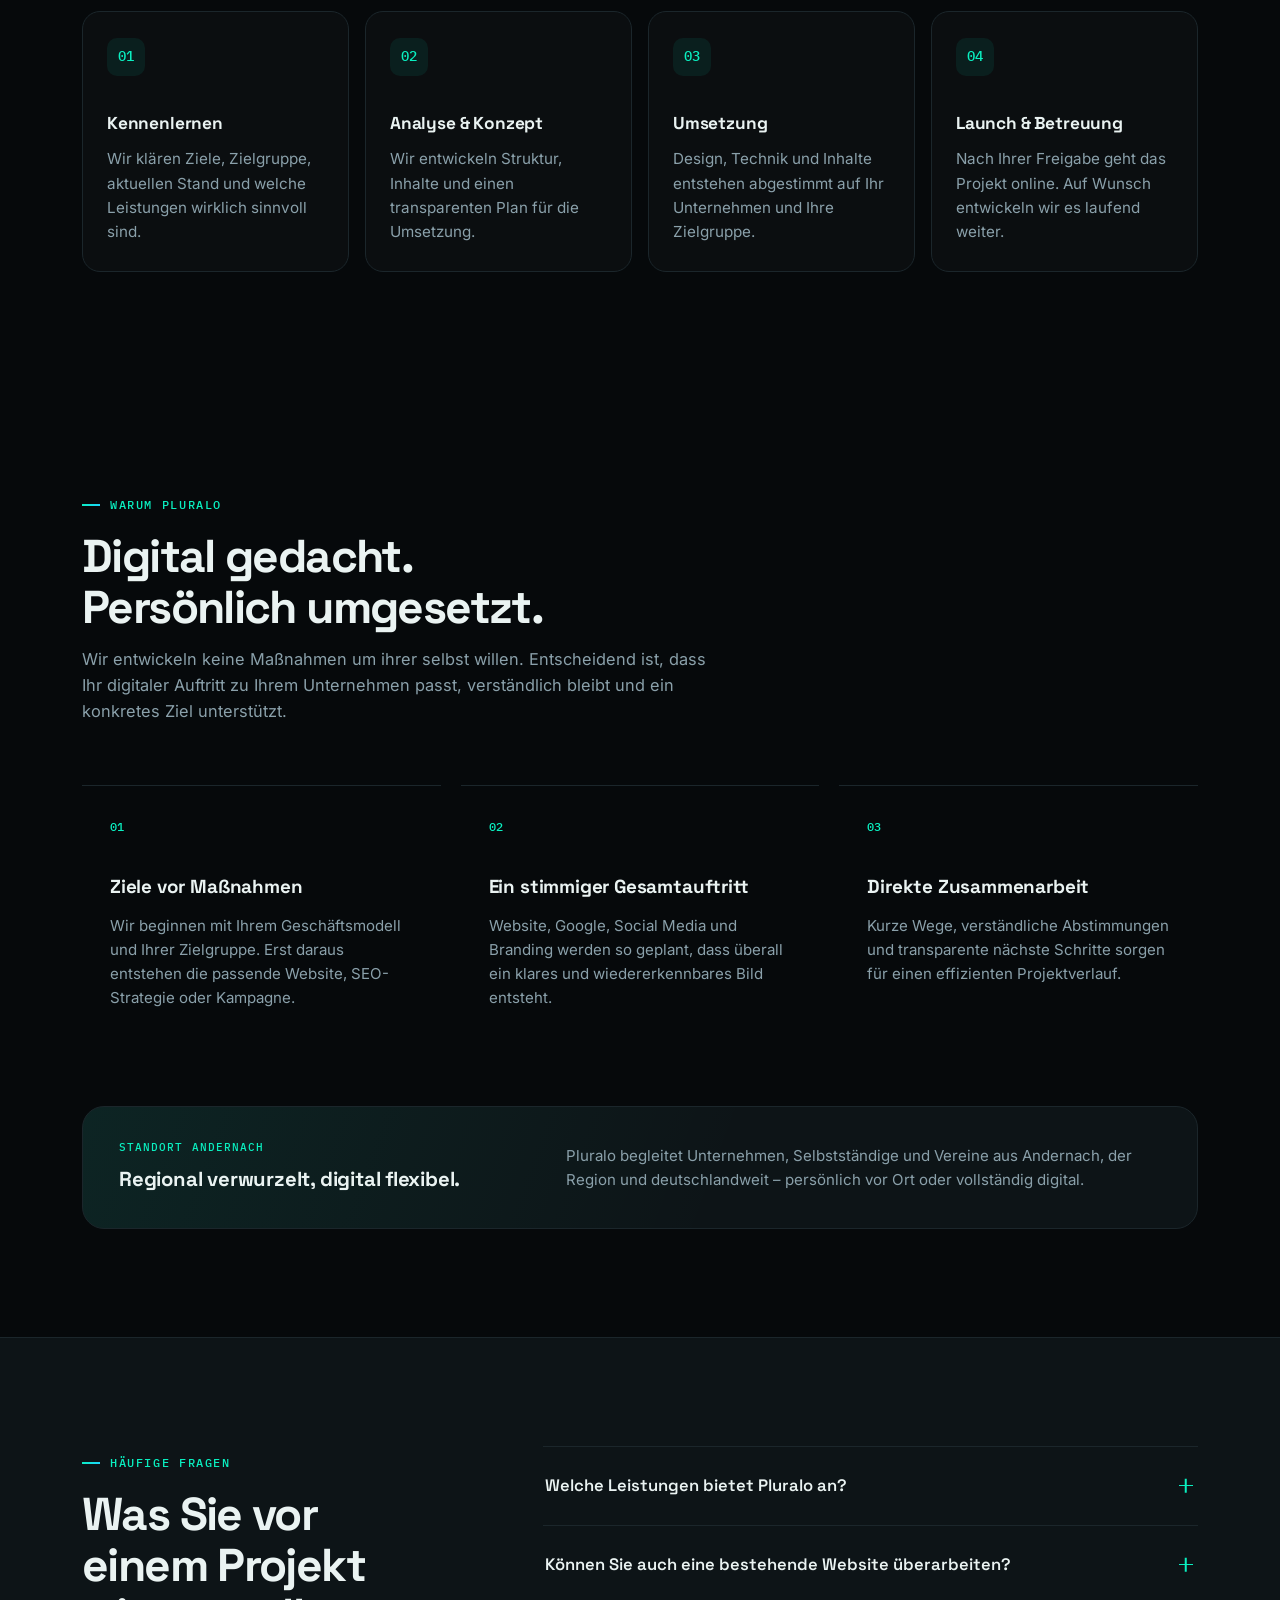
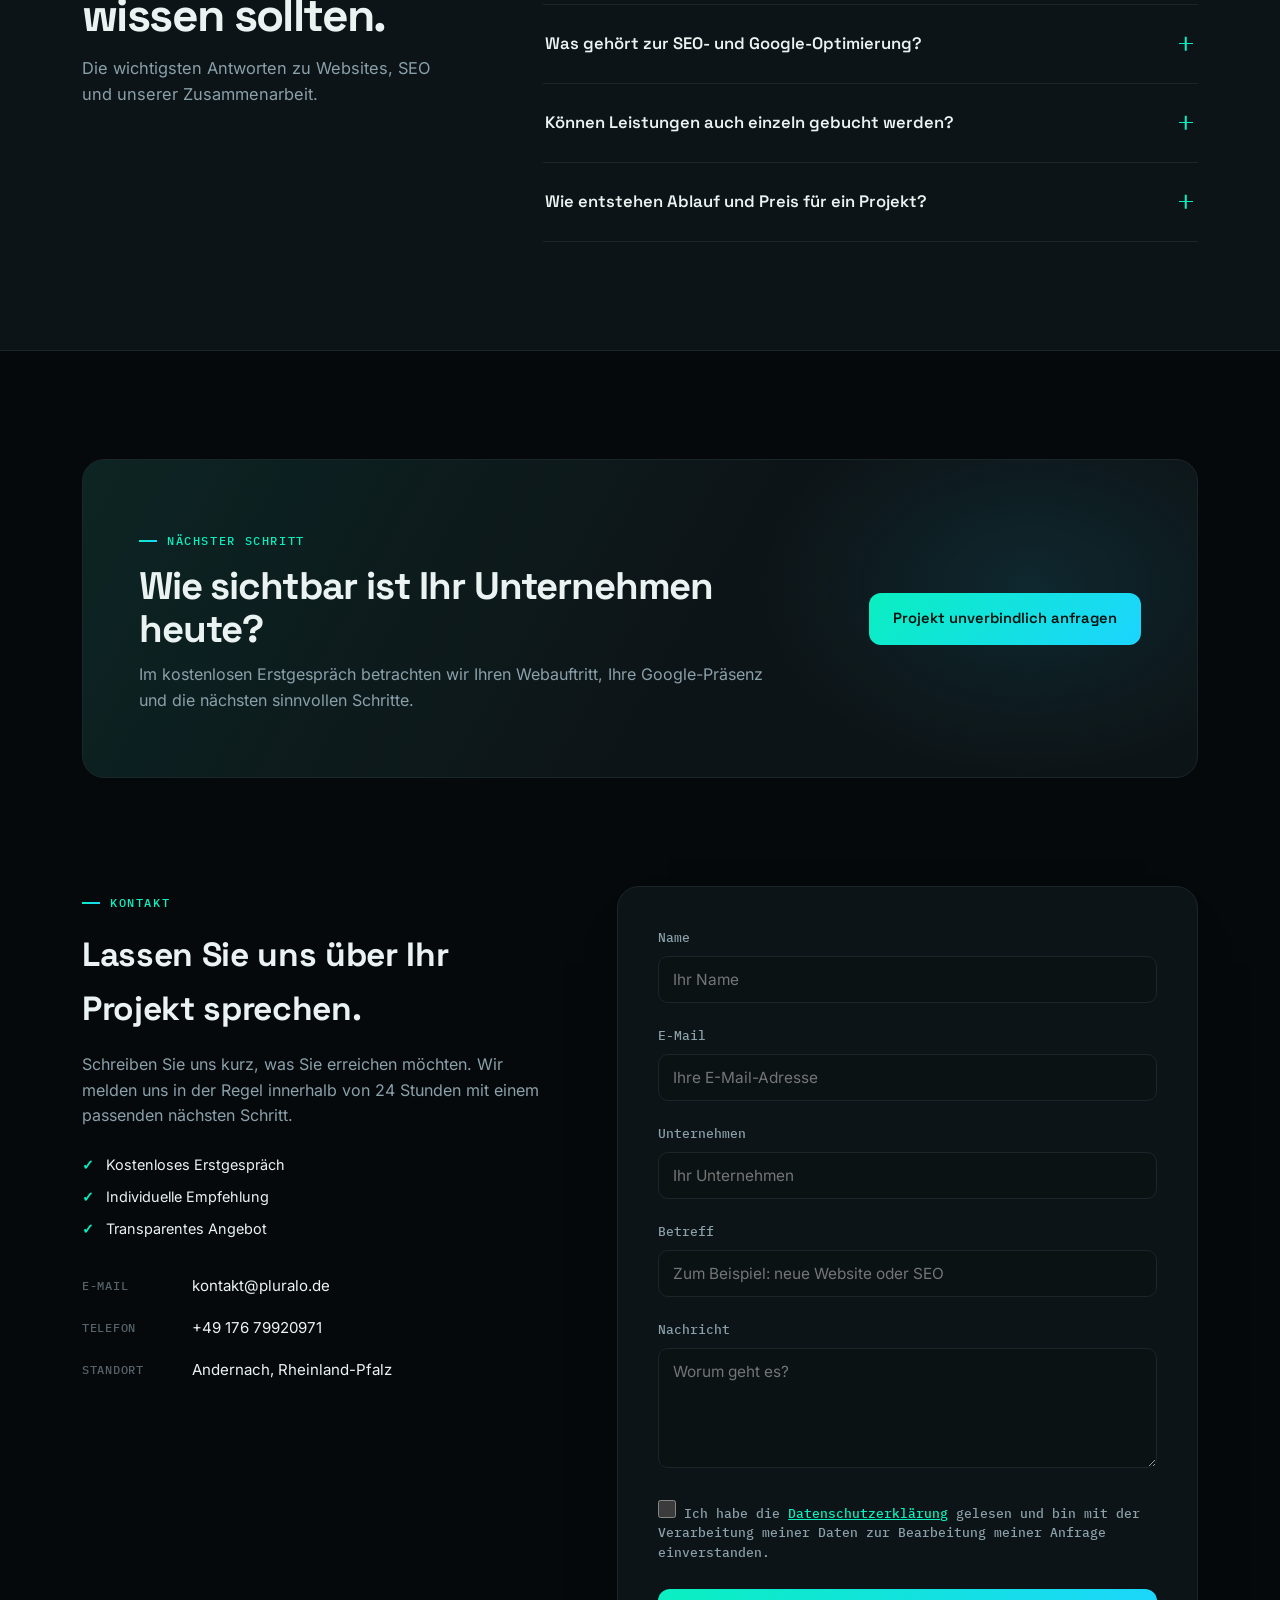
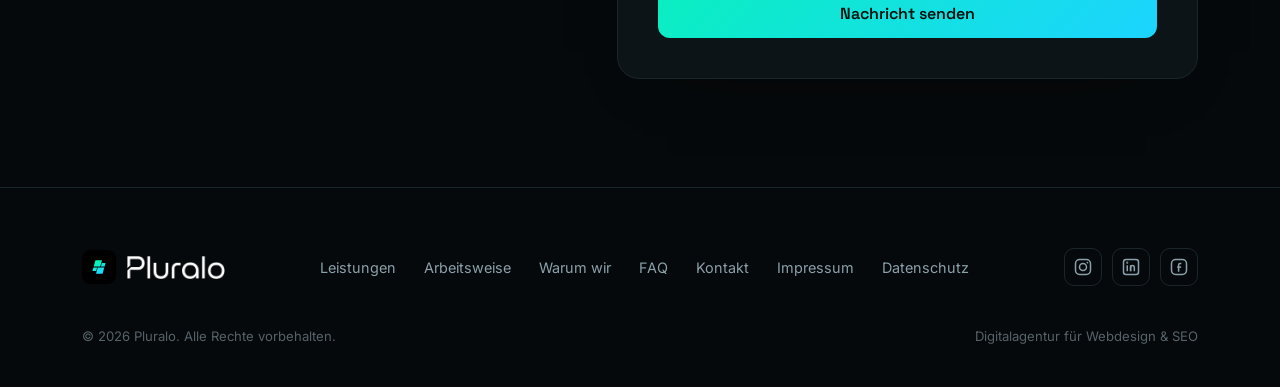
==== commit 19ef36c1: "Unternehmen im Kontaktformular zum Pflichtfeld machen Das Feld war nicht nur als optional beschrifte" ====
--- a/index.html
+++ b/index.html
@@ -208,7 +208,7 @@
   </script>
   <link rel="stylesheet" href="style.css?v=20260729c">
   <script src="vendor/emailjs.min.js" defer></script>
-  <script src="script.js?v=20260729" defer></script>
+  <script src="script.js?v=20260815" defer></script>
 </head>
 
 
@@ -546,8 +546,9 @@
         <span class="err" id="emailError">Bitte geben Sie eine gültige E-Mail-Adresse ein.</span>
       </div>
       <div class="field" data-field="company">
-        <label for="company">Unternehmen (optional)</label>
-        <input type="text" id="company" name="company" placeholder="Ihr Unternehmen" autocomplete="organization" maxlength="120">
+        <label for="company">Unternehmen</label>
+        <input type="text" id="company" name="company" placeholder="Ihr Unternehmen" autocomplete="organization" maxlength="120" required aria-describedby="companyError">
+        <span class="err" id="companyError">Bitte geben Sie Ihr Unternehmen ein.</span>
       </div>
       <div class="field" data-field="subject">
         <label for="subject">Betreff</label>
@@ -646,7 +647,7 @@
       <p>Beim Aufruf der Website werden insbesondere die IP-Adresse sowie weitere technische Verbindungsdaten verarbeitet. GitHub gibt an, die IP-Adresse von Besuchern einer GitHub-Pages-Website zu Sicherheitszwecken zu protokollieren und zu speichern. Die Verarbeitung erfolgt auf Grundlage von Art. 6 Abs. 1 lit. f DSGVO in unserem berechtigten Interesse an einer sicheren und zuverlässigen Bereitstellung der Website. Eine Verarbeitung in den USA und anderen Drittländern kann nicht ausgeschlossen werden. GitHub stützt solche Übermittlungen nach eigenen Angaben unter anderem auf das EU-US Data Privacy Framework und die Standardvertragsklauseln der Europäischen Kommission. Weitere Informationen finden Sie in der <a class="legal-link" href="https://docs.github.com/de/site-policy/privacy-policies/github-general-privacy-statement" target="_blank" rel="noopener noreferrer">Datenschutzerklärung von GitHub</a>.</p>
 
       <h3>3. Kontaktformular</h3>
-      <p>Wenn Sie uns über das Kontaktformular schreiben, verarbeiten wir die von Ihnen angegebenen Daten (Name, E-Mail-Adresse, optional Unternehmen, Betreff, Nachricht) ausschließlich zur Bearbeitung Ihrer Anfrage und für den Fall von Anschlussfragen. Rechtsgrundlage ist Art. 6 Abs. 1 lit. b DSGVO (vorvertragliche Anfrage) bzw. Art. 6 Abs. 1 lit. a DSGVO (Ihre Einwilligung).</p>
+      <p>Wenn Sie uns über das Kontaktformular schreiben, verarbeiten wir die von Ihnen angegebenen Daten (Name, E-Mail-Adresse, Unternehmen, Betreff, Nachricht) ausschließlich zur Bearbeitung Ihrer Anfrage und für den Fall von Anschlussfragen. Rechtsgrundlage ist Art. 6 Abs. 1 lit. b DSGVO (vorvertragliche Anfrage) bzw. Art. 6 Abs. 1 lit. a DSGVO (Ihre Einwilligung).</p>
       <p>Zur technischen Zustellung der Formularinhalte per E-Mail nutzen wir den Dienst EmailJS der EmailJS Pte. Ltd. Dabei werden die eingegebenen Formulardaten und technische Metadaten an EmailJS übermittelt. EmailJS gibt an, die hierfür genutzten Server in den USA zu betreiben und Übermittlungen personenbezogener Daten aus der EU auf Standardvertragsklauseln der Europäischen Kommission zu stützen. Weitere Informationen finden Sie in der <a class="legal-link" href="https://www.emailjs.com/legal/privacy-policy/" target="_blank" rel="noopener noreferrer">Datenschutzerklärung</a> und der <a class="legal-link" href="https://www.emailjs.com/legal/data-protection-agreement/" target="_blank" rel="noopener noreferrer">Datenverarbeitungsvereinbarung von EmailJS</a>.</p>
 
       <h3>4. Cookies &amp; Schriftarten</h3>
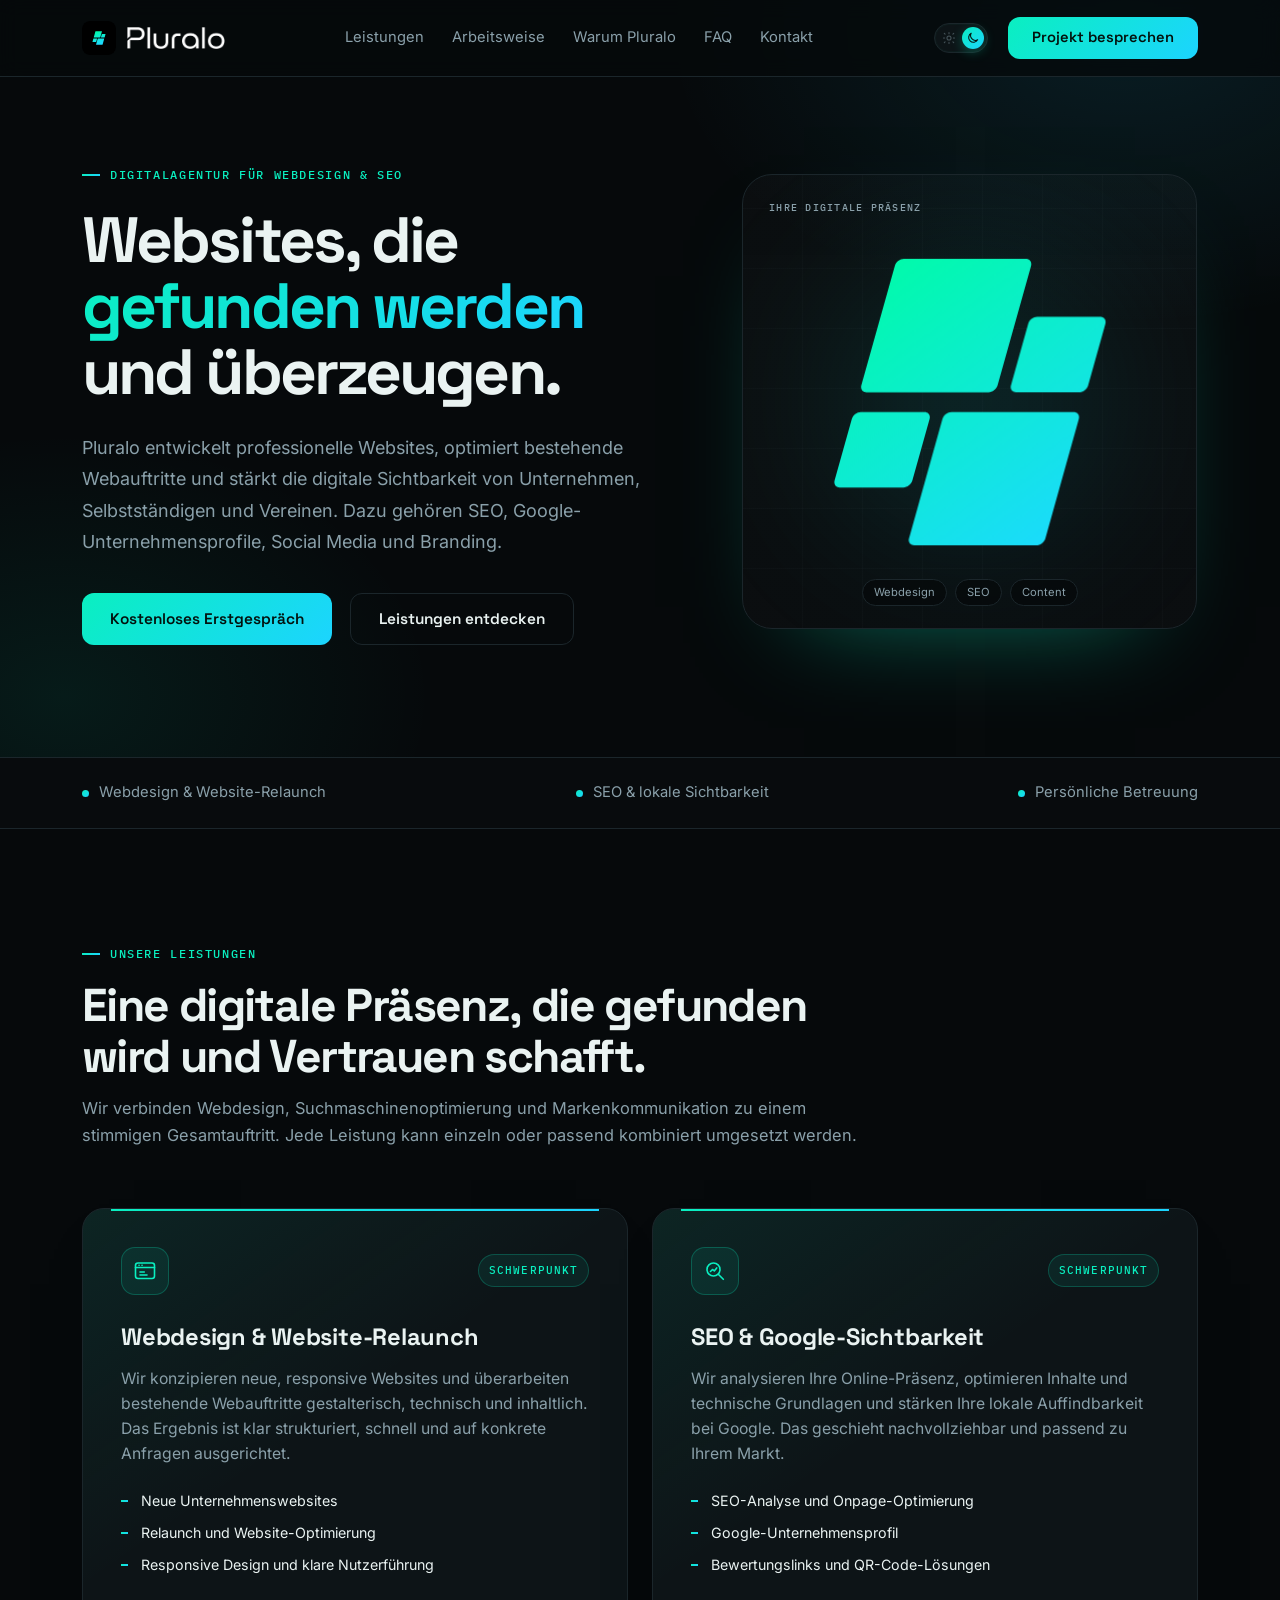
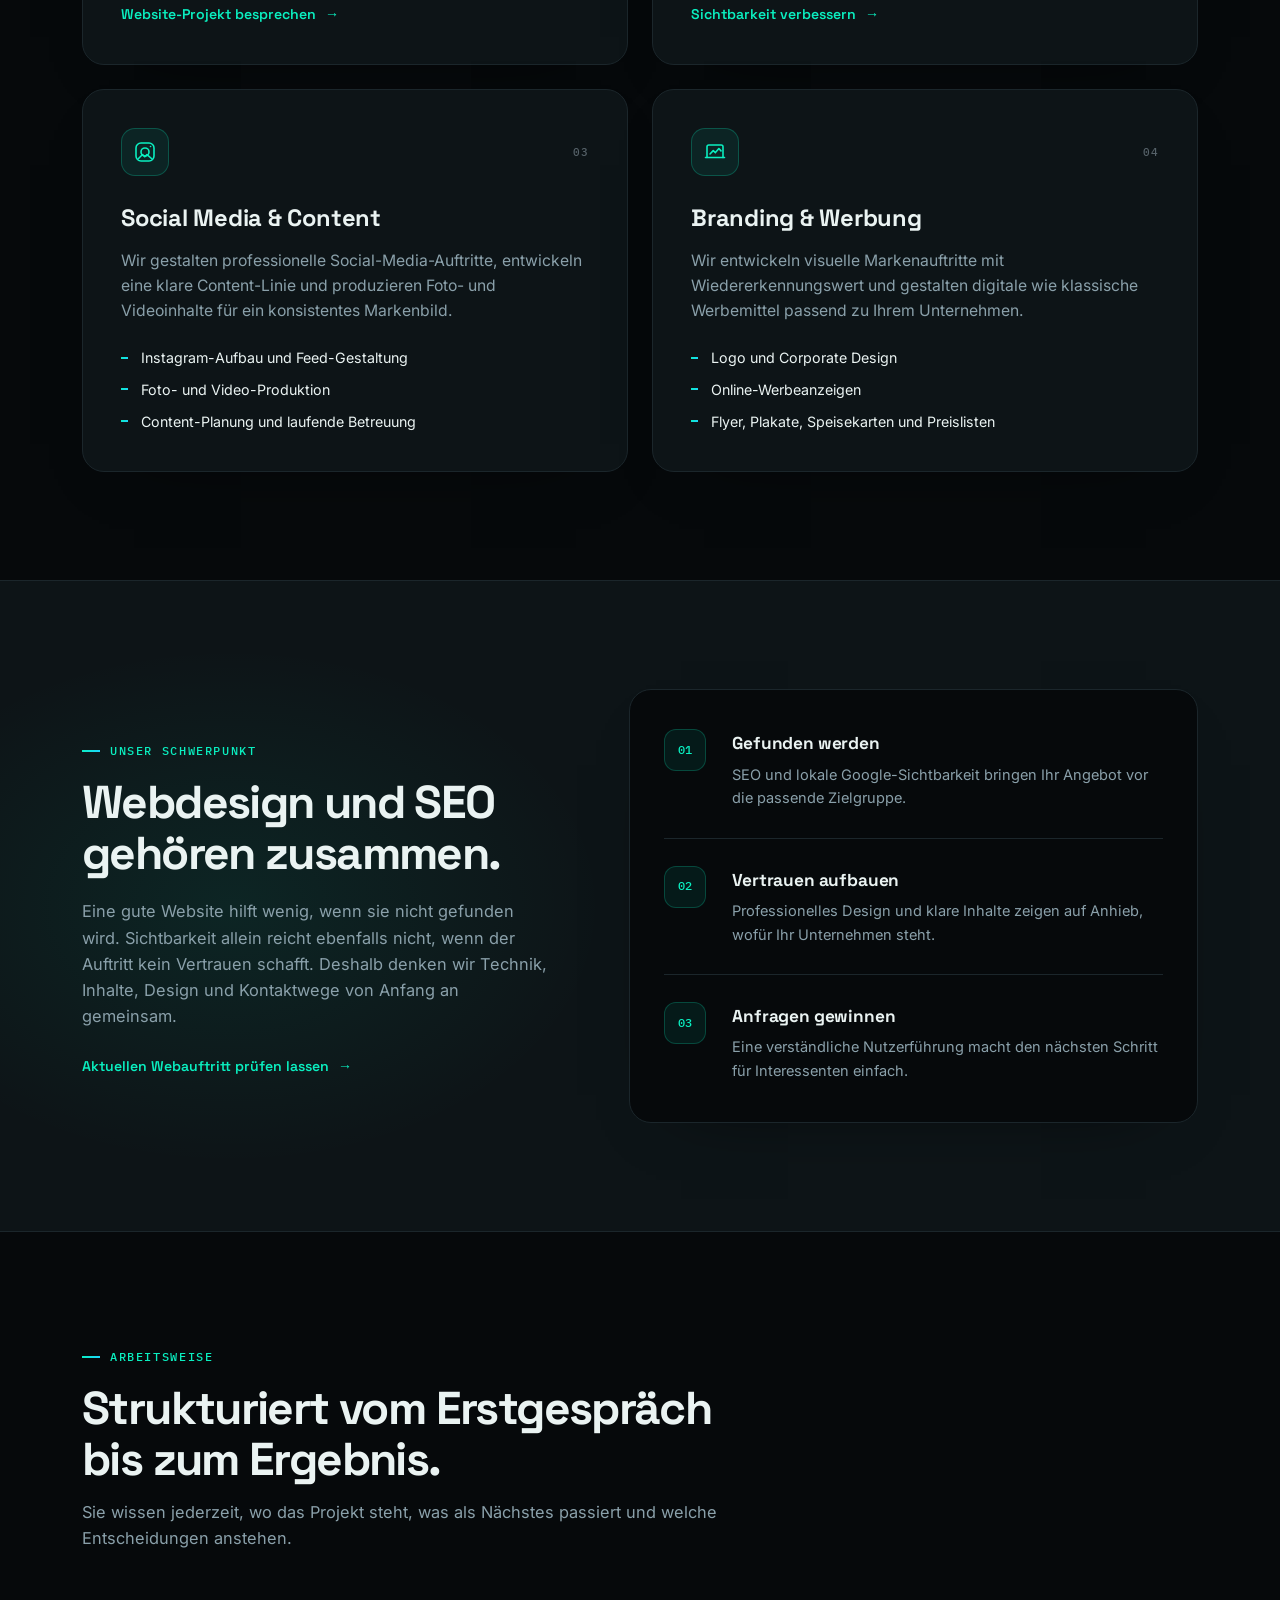
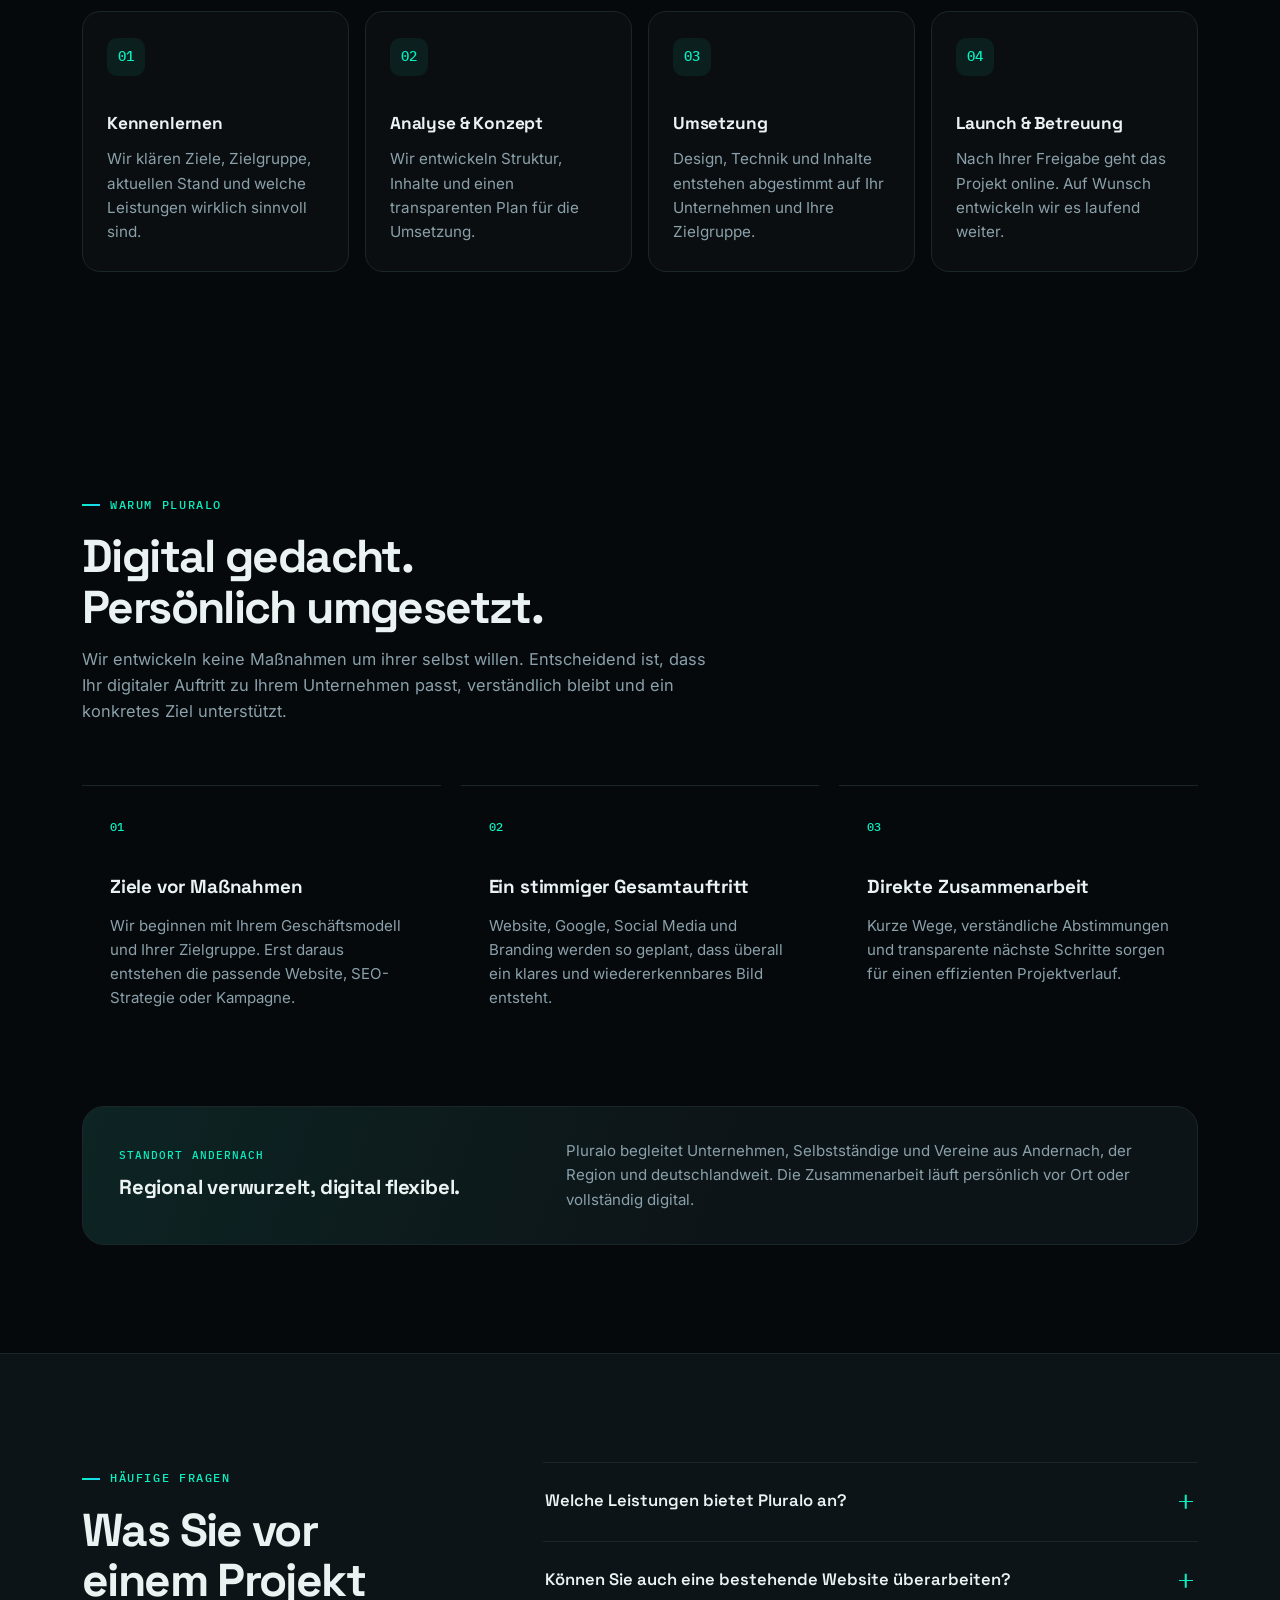
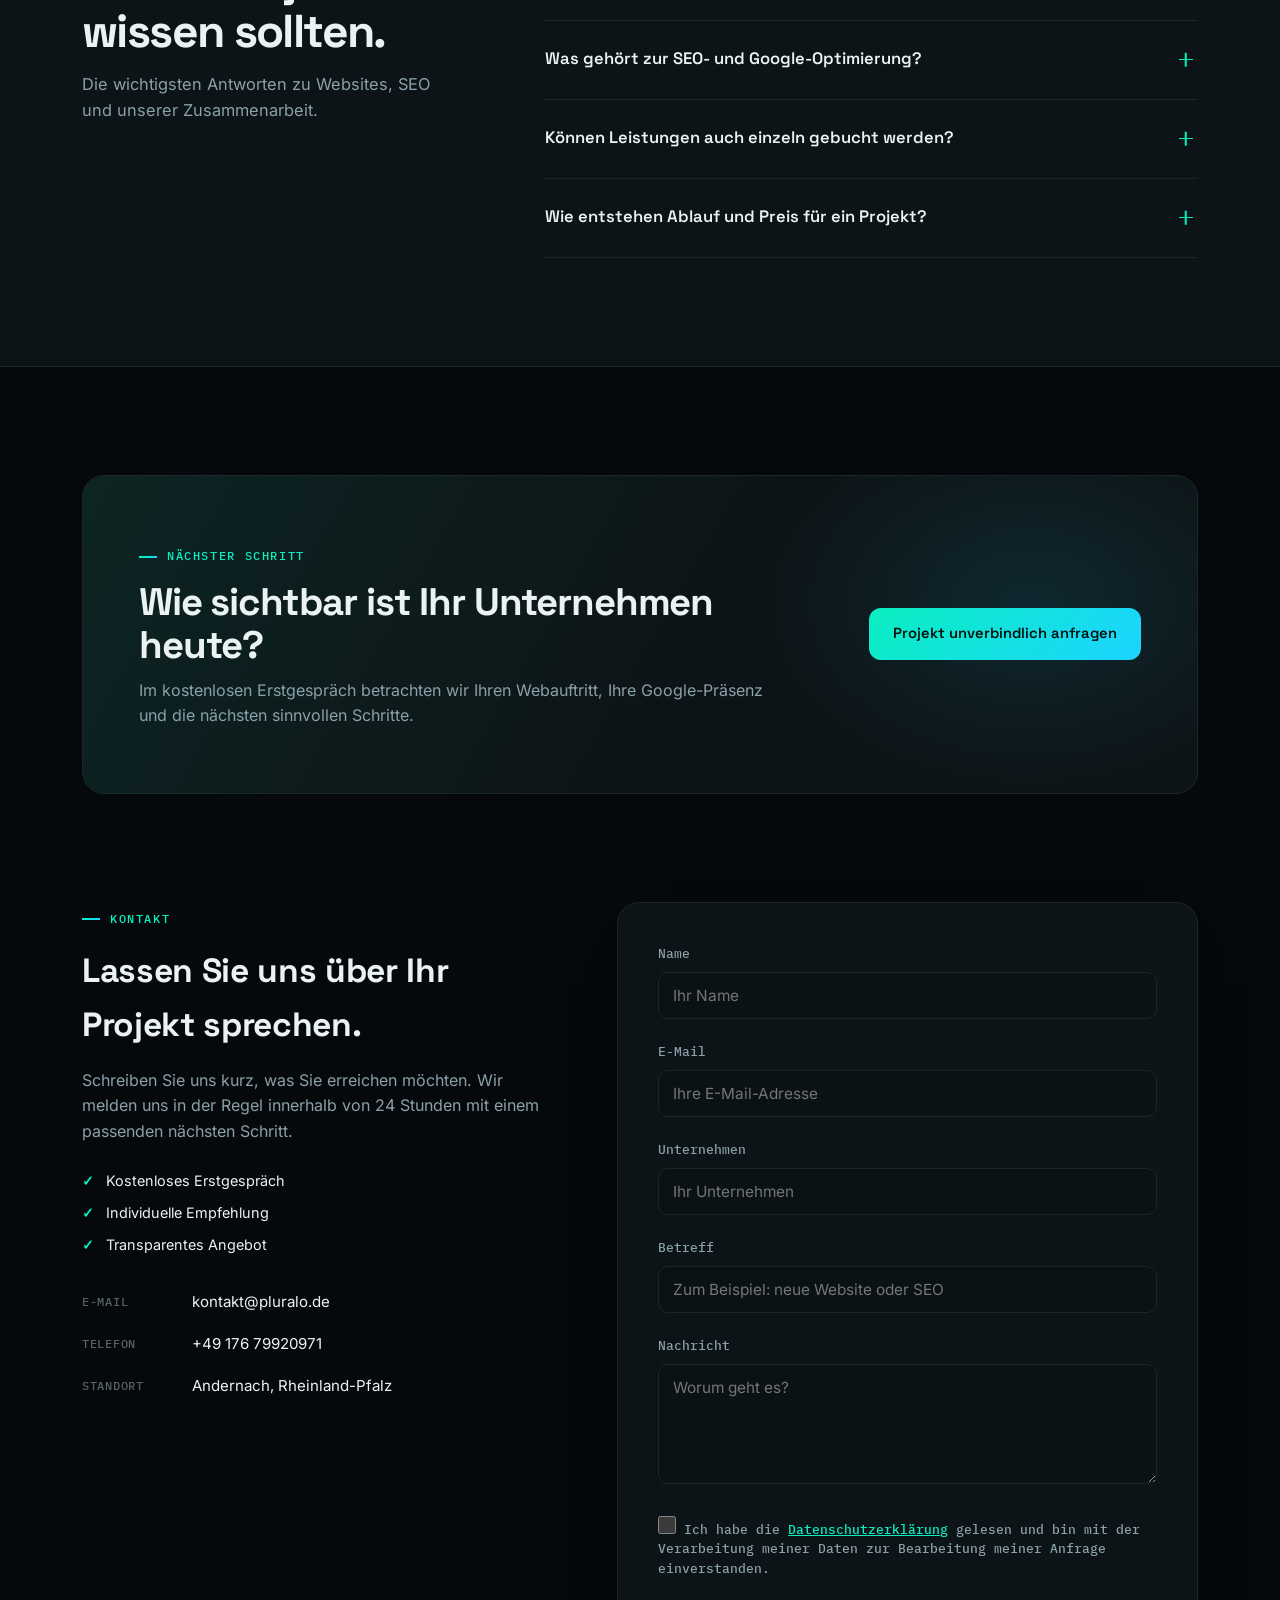
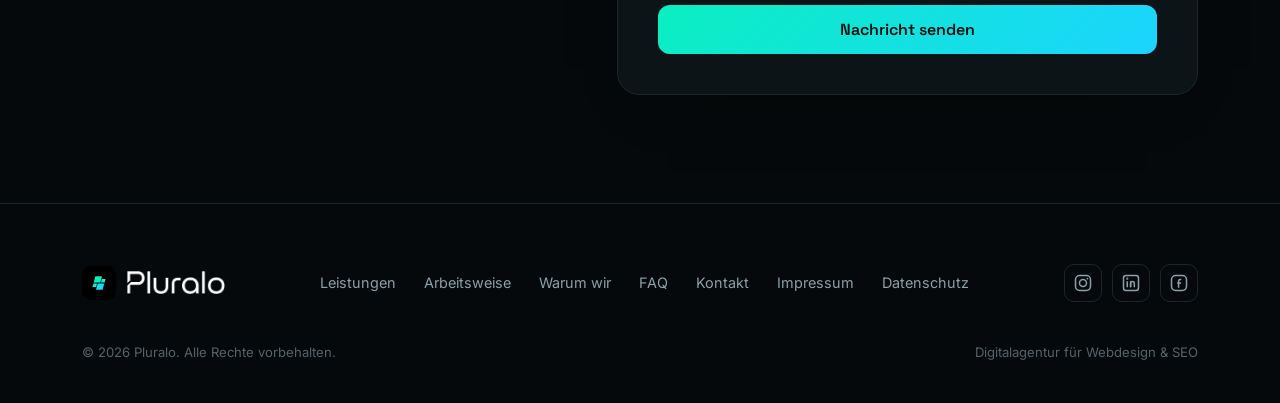
==== commit 947cfbdf: "Gedankenstriche aus allen Texten entfernen Vier Stellen im Fliesstext sind umformuliert, der Sinn bl" ====
--- a/index.html
+++ b/index.html
@@ -12,20 +12,20 @@
   <meta property="og:type" content="website">
   <meta property="og:locale" content="de_DE">
   <meta property="og:site_name" content="Pluralo">
-  <meta property="og:title" content="Pluralo – Webdesign, SEO &amp; digitale Sichtbarkeit">
+  <meta property="og:title" content="Pluralo | Webdesign, SEO &amp; digitale Sichtbarkeit">
   <meta property="og:description" content="Professionelle Websites, SEO, Google-Sichtbarkeit, Social Media und Branding für Unternehmen, Selbstständige und Vereine.">
   <meta property="og:url" content="https://www.pluralo.de/">
   <meta property="og:image" content="https://www.pluralo.de/Bilder/pluralobanner.png">
   <meta property="og:image:type" content="image/png">
   <meta property="og:image:width" content="1774">
   <meta property="og:image:height" content="887">
-  <meta property="og:image:alt" content="Pluralo – Digitalagentur für Webdesign und SEO">
+  <meta property="og:image:alt" content="Pluralo, Digitalagentur für Webdesign und SEO">
 
   <meta name="twitter:card" content="summary_large_image">
-  <meta name="twitter:title" content="Pluralo – Webdesign, SEO &amp; digitale Sichtbarkeit">
+  <meta name="twitter:title" content="Pluralo | Webdesign, SEO &amp; digitale Sichtbarkeit">
   <meta name="twitter:description" content="Professionelle Websites, SEO, Google-Sichtbarkeit, Social Media und Branding.">
   <meta name="twitter:image" content="https://www.pluralo.de/Bilder/pluralobanner.png">
-  <meta name="twitter:image:alt" content="Pluralo – Digitalagentur für Webdesign und SEO">
+  <meta name="twitter:image:alt" content="Pluralo, Digitalagentur für Webdesign und SEO">
 
   <script type="application/ld+json">
     {
@@ -122,7 +122,7 @@
           "@type": "WebPage",
           "@id": "https://www.pluralo.de/#webpage",
           "url": "https://www.pluralo.de/",
-          "name": "Pluralo – Digitalagentur für Webdesign und SEO",
+          "name": "Pluralo | Digitalagentur für Webdesign und SEO",
           "description": "Pluralo entwickelt professionelle Websites, optimiert bestehende Webauftritte und stärkt die digitale Sichtbarkeit mit SEO, Google-Unternehmensprofilen, Social Media und Branding.",
           "inLanguage": "de-DE",
           "isPartOf": {
@@ -218,7 +218,7 @@
 
 <header>
   <nav aria-label="Hauptnavigation">
-    <a class="brand" href="#start" aria-label="Pluralo – zur Startseite">
+    <a class="brand" href="#start" aria-label="Pluralo, zur Startseite">
       <img class="brand-icon" src="assets/pluralo-icon.svg" alt="" width="34" height="34">
       <img class="brand-wordmark" src="assets/pluralo-wordmark.svg?v=20260729" alt="" width="102" height="24">
     </a>
@@ -255,7 +255,7 @@
     <div class="hero-copy">
       <span class="eyebrow">Digitalagentur für Webdesign &amp; SEO</span>
       <h1>Websites, die <em>gefunden werden</em> und überzeugen.</h1>
-      <p class="lead">Pluralo entwickelt professionelle Websites, optimiert bestehende Webauftritte und stärkt die digitale Sichtbarkeit von Unternehmen, Selbstständigen und Vereinen – mit SEO, Google-Unternehmensprofilen, Social Media und Branding.</p>
+      <p class="lead">Pluralo entwickelt professionelle Websites, optimiert bestehende Webauftritte und stärkt die digitale Sichtbarkeit von Unternehmen, Selbstständigen und Vereinen. Dazu gehören SEO, Google-Unternehmensprofile, Social Media und Branding.</p>
       <div class="hero-ctas">
         <a class="btn btn-primary" href="#kontakt">Kostenloses Erstgespräch</a>
         <a class="btn btn-ghost" href="#leistungen">Leistungen entdecken</a>
@@ -312,7 +312,7 @@
           <span class="service-badge">Schwerpunkt</span>
         </div>
         <h3>Webdesign &amp; Website-Relaunch</h3>
-        <p>Wir konzipieren neue, responsive Websites und überarbeiten bestehende Webauftritte gestalterisch, technisch und inhaltlich – klar strukturiert, schnell und auf konkrete Anfragen ausgerichtet.</p>
+        <p>Wir konzipieren neue, responsive Websites und überarbeiten bestehende Webauftritte gestalterisch, technisch und inhaltlich. Das Ergebnis ist klar strukturiert, schnell und auf konkrete Anfragen ausgerichtet.</p>
         <ul class="service-list">
           <li>Neue Unternehmenswebsites</li>
           <li>Relaunch und Website-Optimierung</li>
@@ -329,7 +329,7 @@
           <span class="service-badge">Schwerpunkt</span>
         </div>
         <h3>SEO &amp; Google-Sichtbarkeit</h3>
-        <p>Wir analysieren Ihre Online-Präsenz, optimieren Inhalte und technische Grundlagen und stärken Ihre lokale Auffindbarkeit bei Google – nachvollziehbar und passend zu Ihrem Markt.</p>
+        <p>Wir analysieren Ihre Online-Präsenz, optimieren Inhalte und technische Grundlagen und stärken Ihre lokale Auffindbarkeit bei Google. Das geschieht nachvollziehbar und passend zu Ihrem Markt.</p>
         <ul class="service-list">
           <li>SEO-Analyse und Onpage-Optimierung</li>
           <li>Google-Unternehmensprofil</li>
@@ -468,7 +468,7 @@
         <span class="location-label">Standort Andernach</span>
         <h3>Regional verwurzelt, digital flexibel.</h3>
       </div>
-      <p>Pluralo begleitet Unternehmen, Selbstständige und Vereine aus Andernach, der Region und deutschlandweit – persönlich vor Ort oder vollständig digital.</p>
+      <p>Pluralo begleitet Unternehmen, Selbstständige und Vereine aus Andernach, der Region und deutschlandweit. Die Zusammenarbeit läuft persönlich vor Ort oder vollständig digital.</p>
     </div>
   </div>
 </section>
@@ -583,7 +583,7 @@
 <footer>
   <div class="wrap">
     <div class="foot-top">
-      <a class="brand" href="#start" aria-label="Pluralo – zur Startseite"><img class="brand-icon" src="assets/pluralo-icon.svg" alt="" width="34" height="34"><img class="brand-wordmark" src="assets/pluralo-wordmark.svg?v=20260729" alt="" width="102" height="24"></a>
+      <a class="brand" href="#start" aria-label="Pluralo, zur Startseite"><img class="brand-icon" src="assets/pluralo-icon.svg" alt="" width="34" height="34"><img class="brand-wordmark" src="assets/pluralo-wordmark.svg?v=20260729" alt="" width="102" height="24"></a>
       <div class="foot-links">
         <a href="#leistungen">Leistungen</a>
         <a href="#arbeit">Arbeitsweise</a>
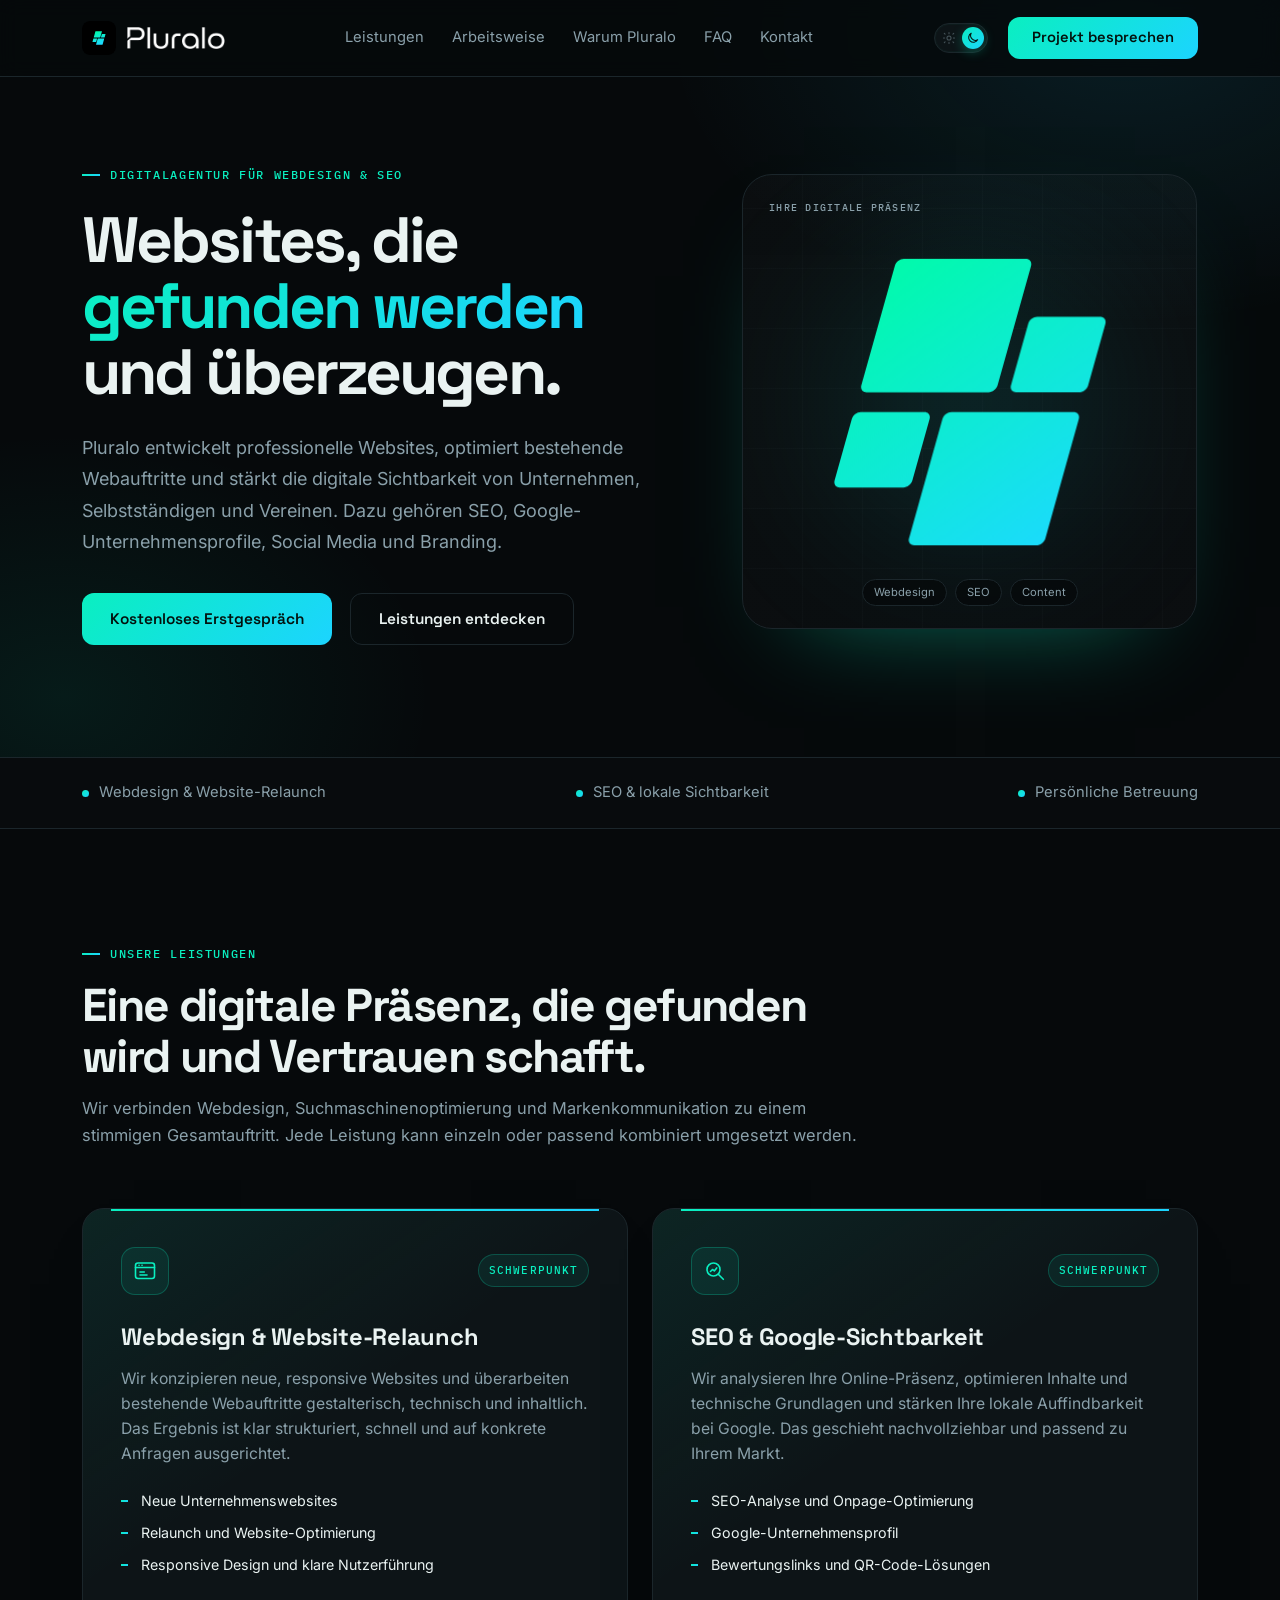
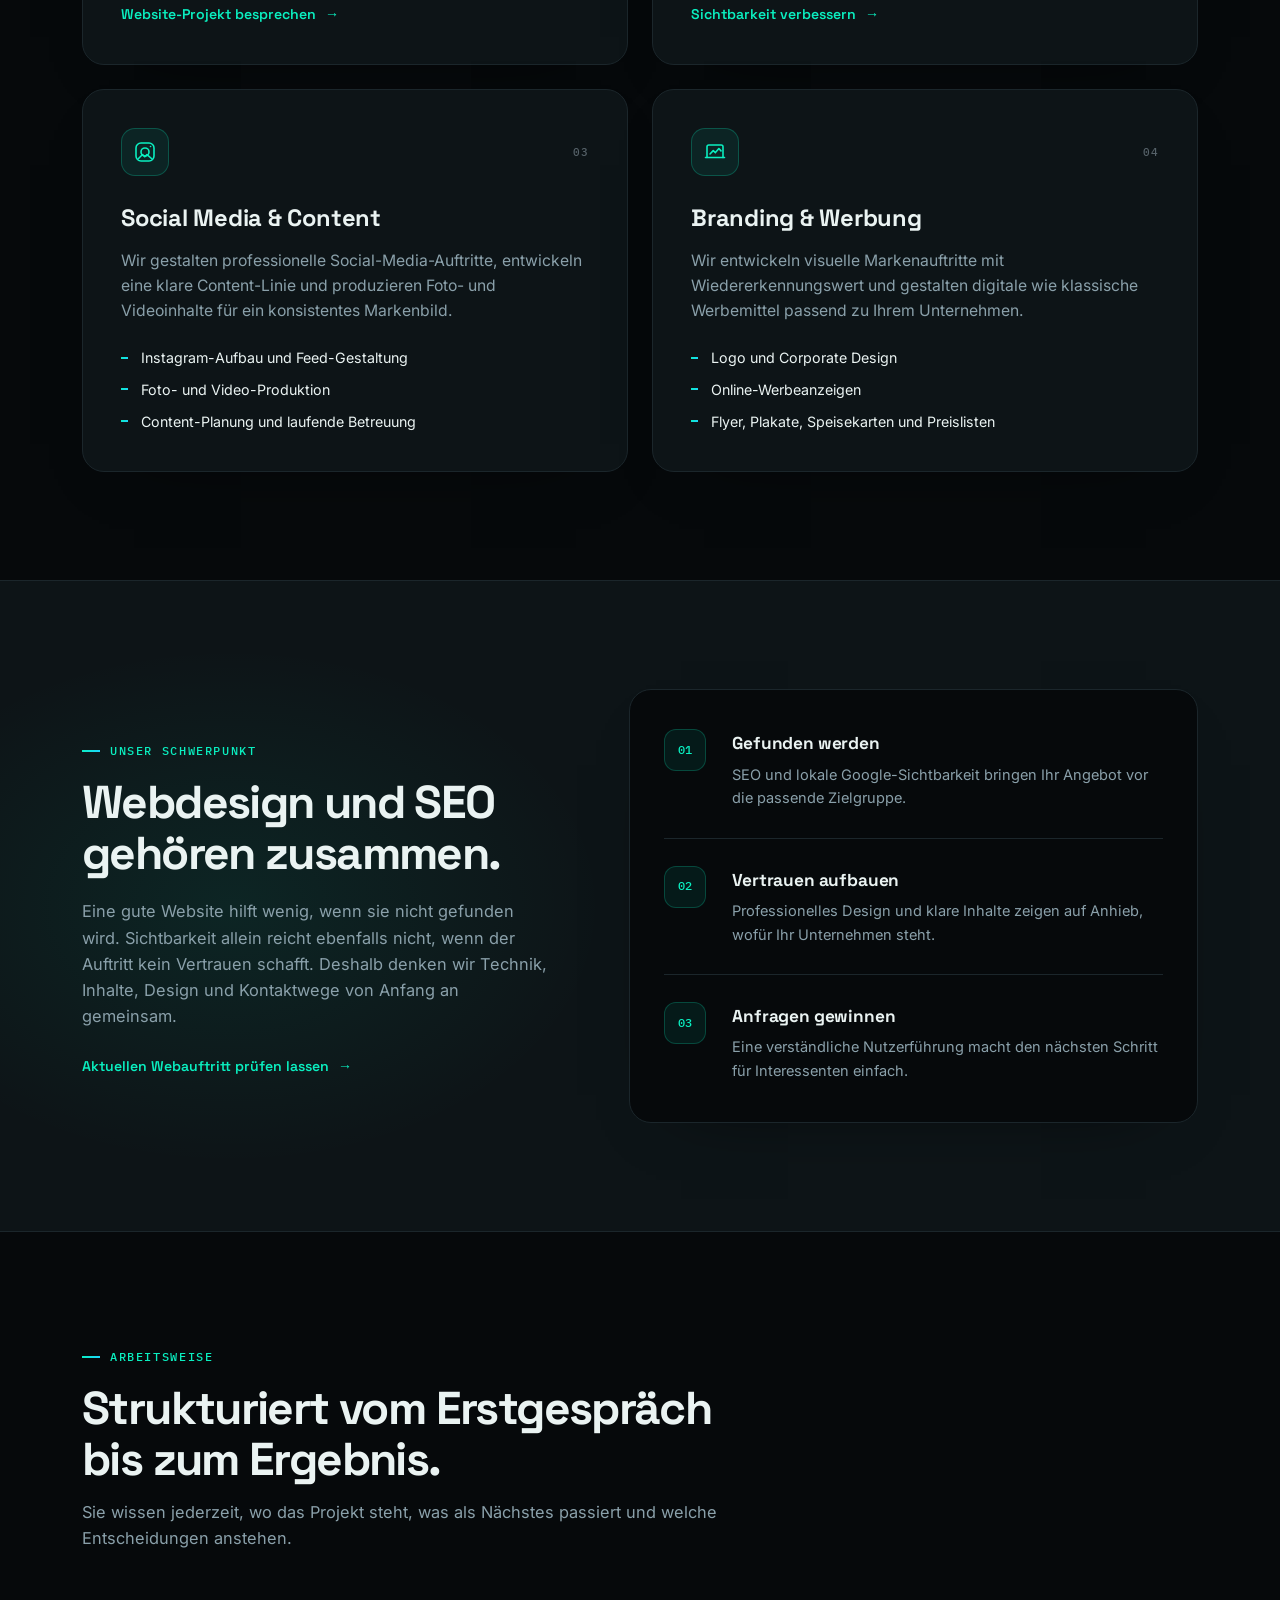
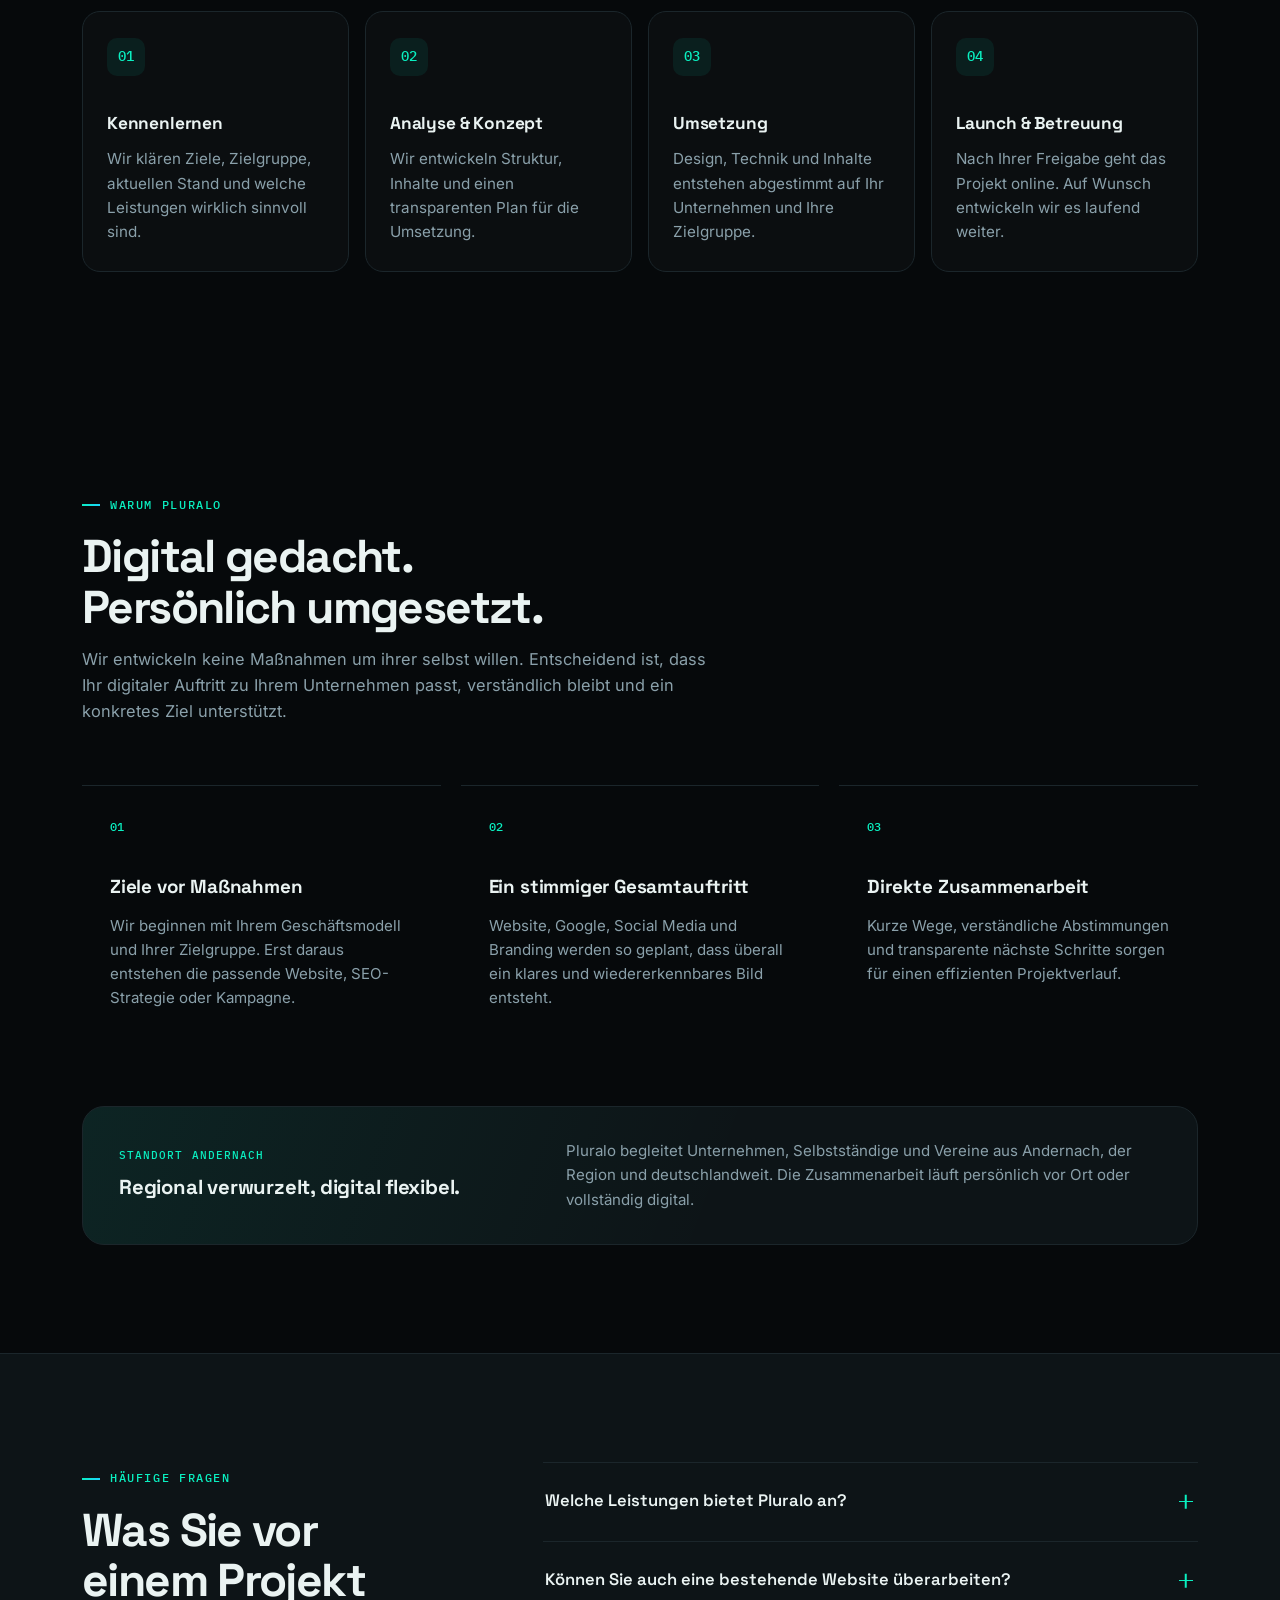
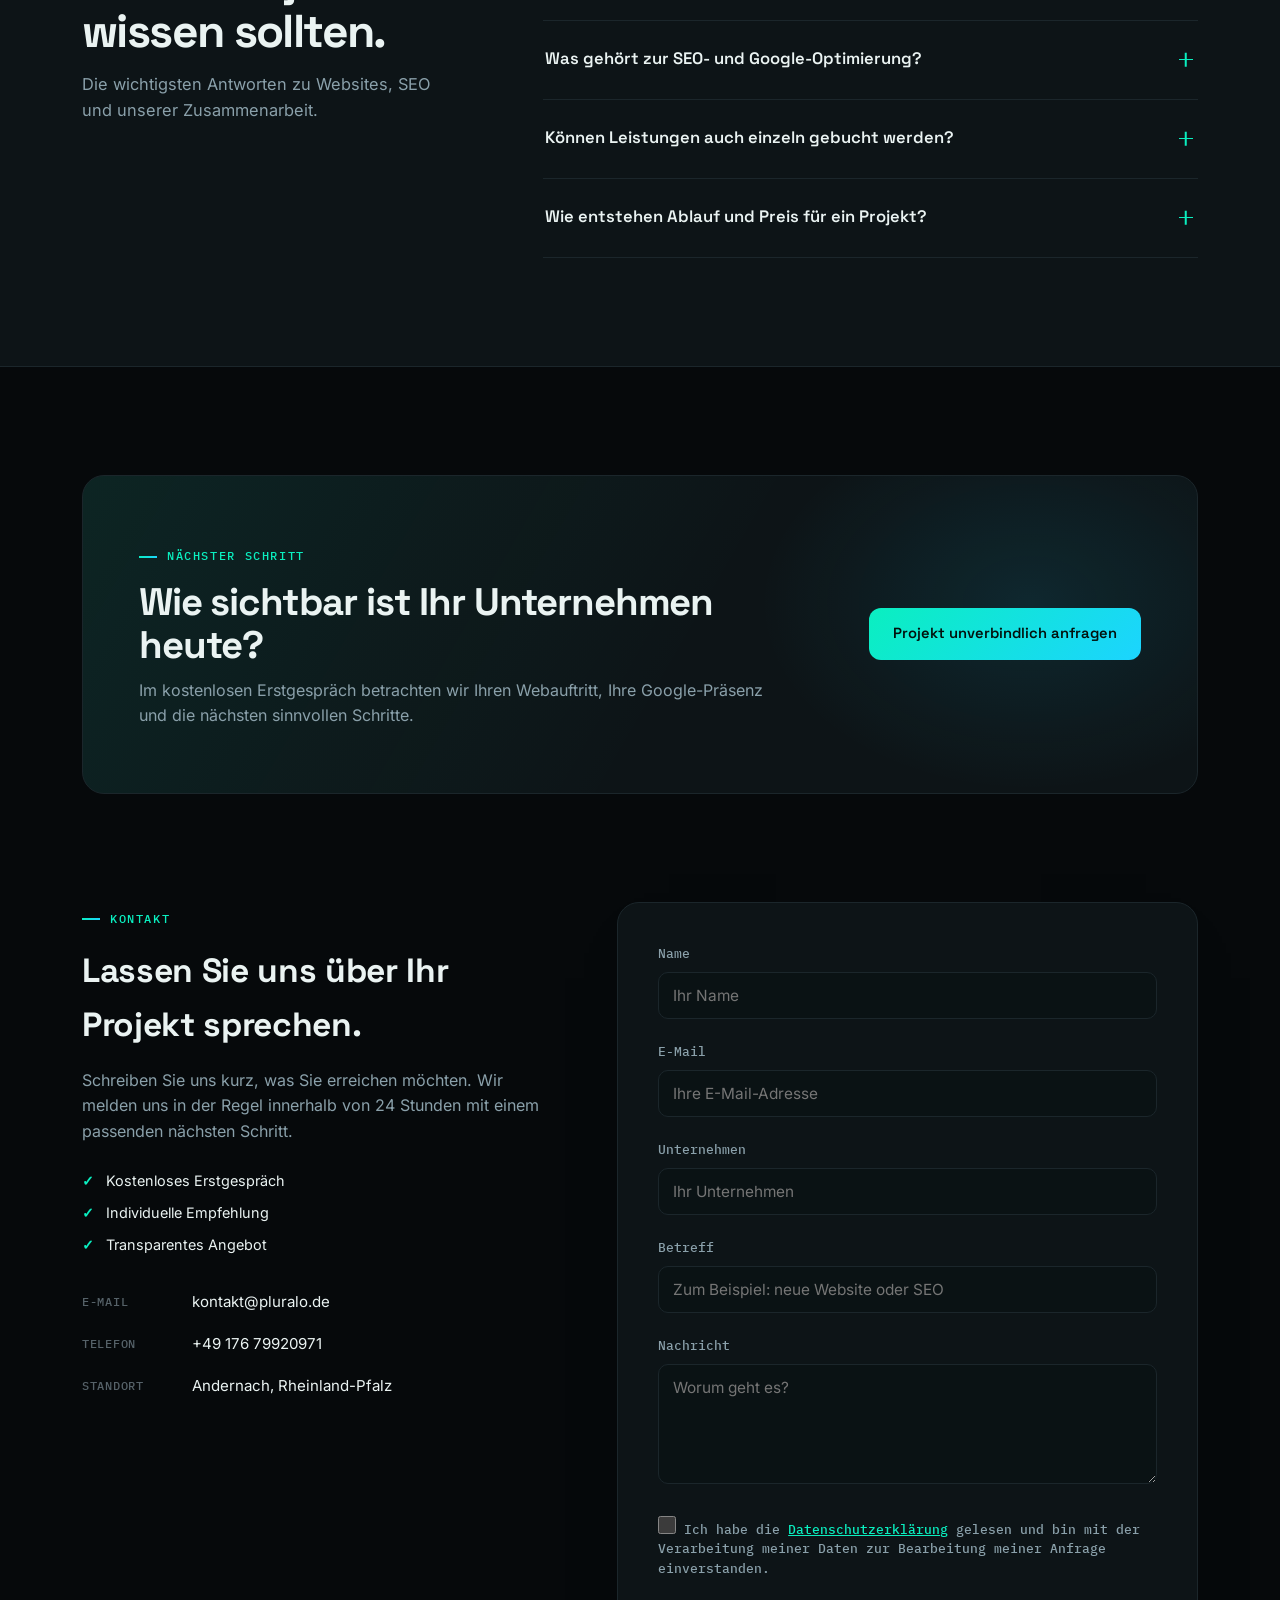
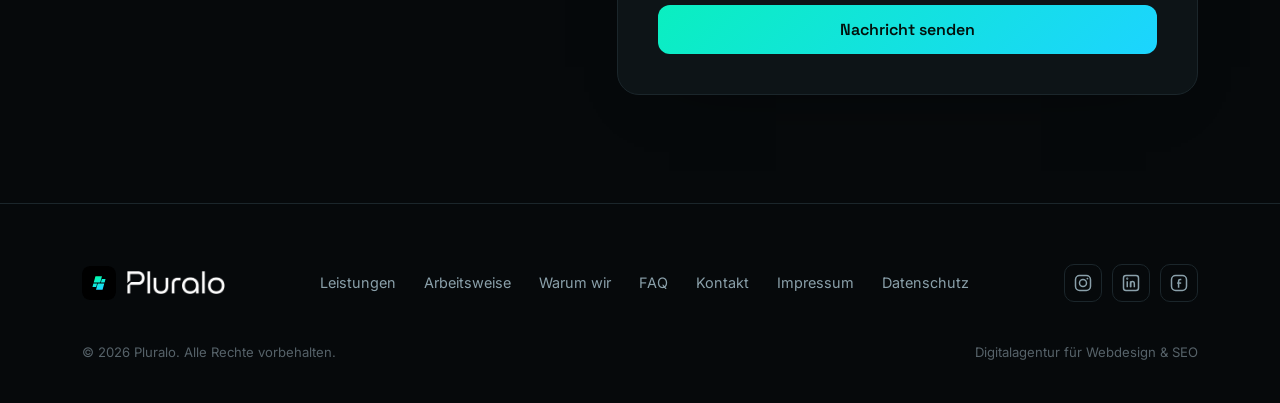
==== commit 24d89eb5: "FAQ-Ueberschrift nicht mehr am Seitenrand festkleben Die Ueberschrift der Fragen war position:sticky" ====
--- a/index.html
+++ b/index.html
@@ -206,7 +206,7 @@
       }
     })();
   </script>
-  <link rel="stylesheet" href="style.css?v=20260729c">
+  <link rel="stylesheet" href="style.css?v=20260815">
   <script src="vendor/emailjs.min.js" defer></script>
   <script src="script.js?v=20260815" defer></script>
 </head>
--- a/style.css
+++ b/style.css
@@ -699,8 +699,6 @@
     gap:92px;
   }
   .faq-grid .sec-head{
-    position:sticky;
-    top:112px;
     margin-bottom:0;
   }
   .faq-list{
@@ -904,7 +902,6 @@
     .process-four{ grid-template-columns:repeat(2,minmax(0,1fr)); }
     .value-grid{ gap:8px; }
     .faq-grid{ grid-template-columns:1fr; gap:44px; }
-    .faq-grid .sec-head{ position:static; }
     .contact-grid{ grid-template-columns:1fr; }
     .chipbar .wrap{ gap:20px; }
     .cta-banner{ padding:48px 38px; }
